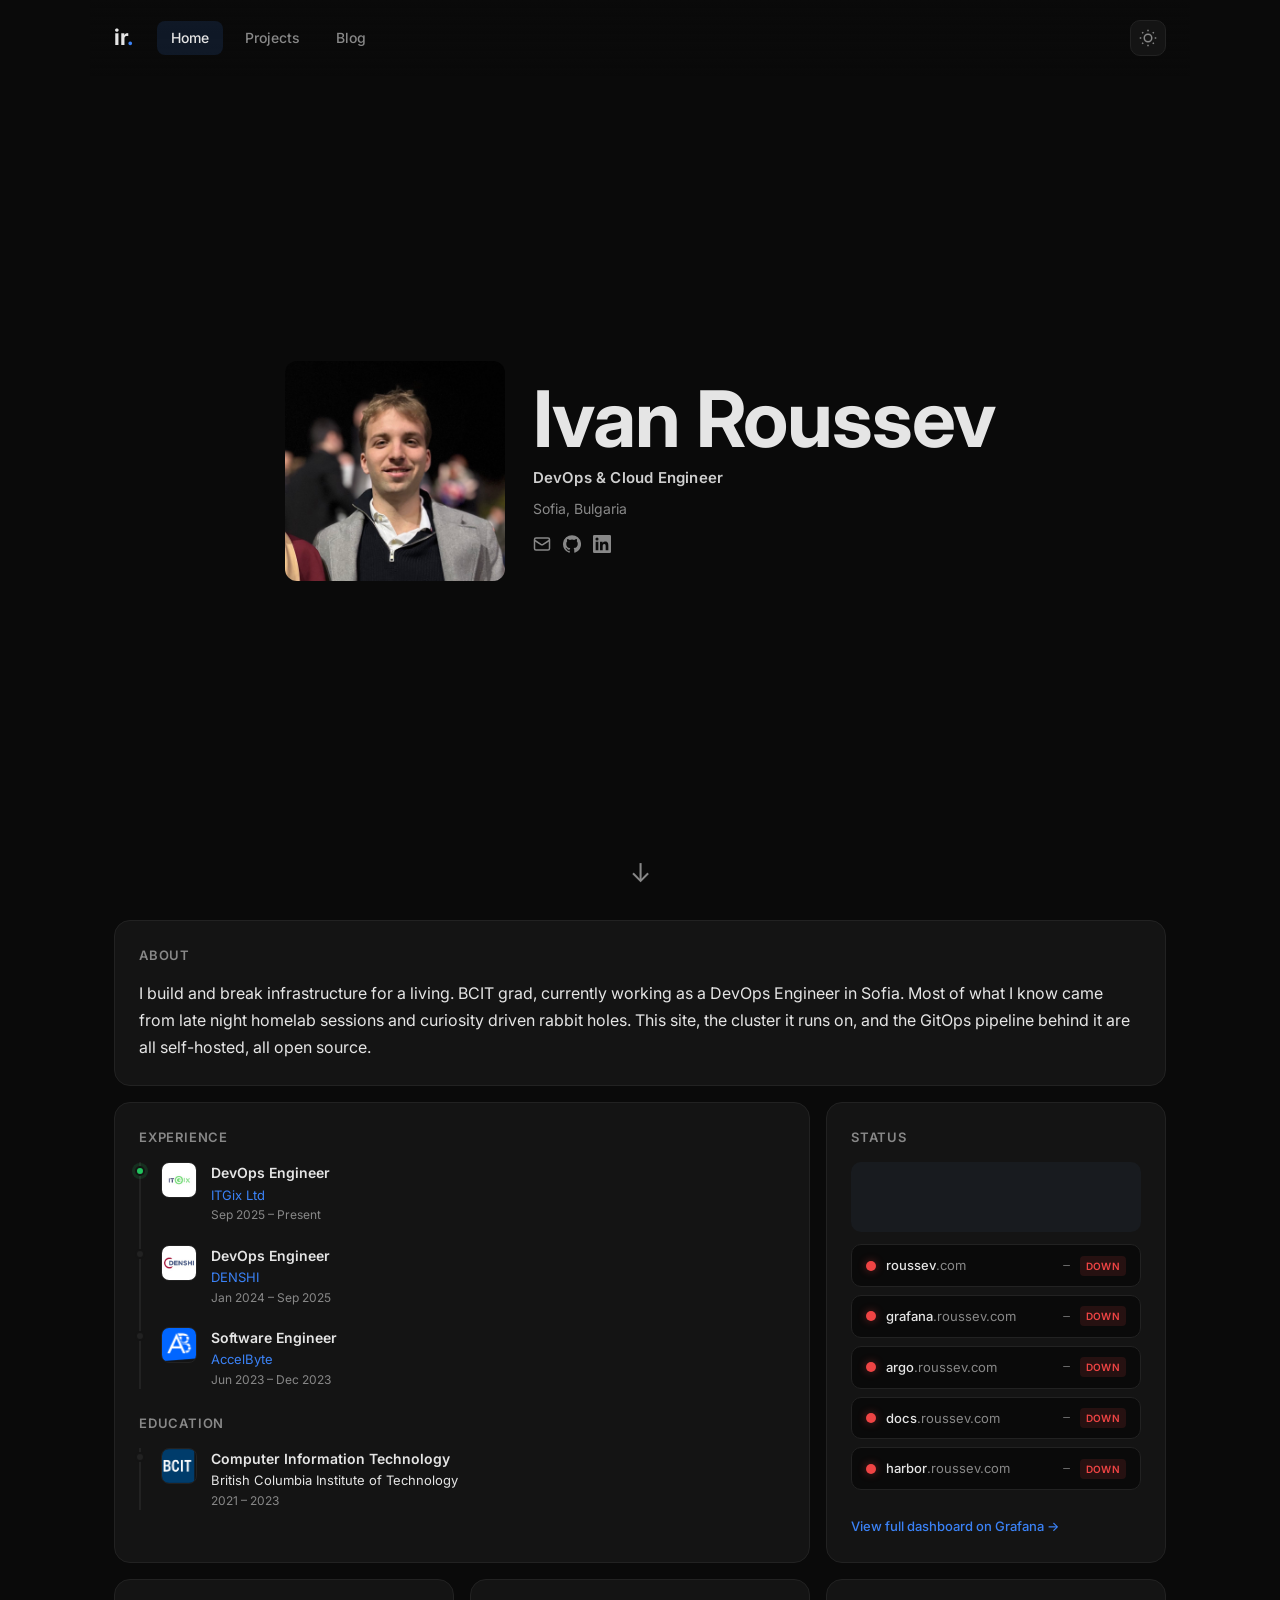
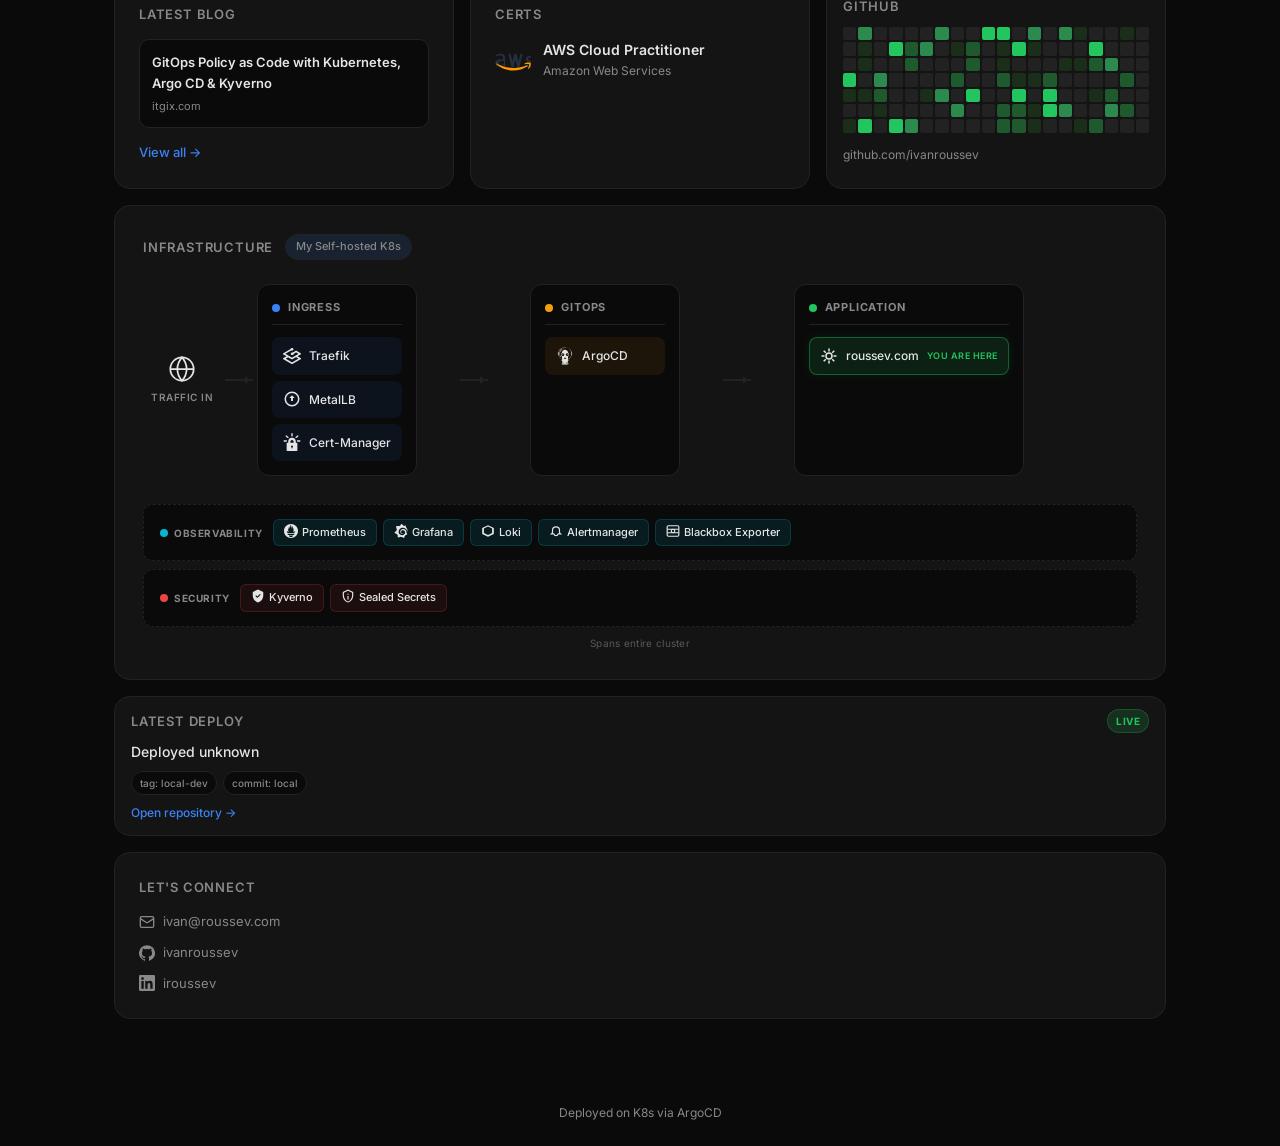
==== index.html @ aeafea77 "fixing mobile" ====
<!DOCTYPE html>
<html lang="en">
<head>
    <meta charset="UTF-8">
    <meta name="viewport" content="width=device-width, initial-scale=1.0">
    <title>Ivan Roussev — DevOps Engineer</title>
    <link rel="icon" type="image/svg+xml" href="/favicon.svg">
    <link rel="preconnect" href="https://fonts.googleapis.com">
    <link rel="preconnect" href="https://fonts.gstatic.com" crossorigin>
    <link href="https://fonts.googleapis.com/css2?family=Inter:wght@300;400;500;600;700&display=swap" rel="stylesheet">
    <link rel="stylesheet" href="/style.css">
</head>
<body class="home-page">
    <header class="site-header">
        <a href="/" class="logo">ir<span class="logo-dot">.</span></a>
        <nav class="nav">
            <a href="/" class="nav-link active">Home</a>
            <a href="/projects" class="nav-link">Projects</a>
            <a href="/blogs" class="nav-link">Blog</a>
        </nav>
        <button class="theme-toggle" onclick="toggleTheme()" aria-label="Toggle theme">
            <svg class="icon-sun" width="18" height="18" viewBox="0 0 24 24" fill="none" stroke="currentColor" stroke-width="2"><circle cx="12" cy="12" r="5"/><path d="M12 1v2M12 21v2M4.22 4.22l1.42 1.42M18.36 18.36l1.42 1.42M1 12h2M21 12h2M4.22 19.78l1.42-1.42M18.36 5.64l1.42-1.42"/></svg>
            <svg class="icon-moon" width="18" height="18" viewBox="0 0 24 24" fill="none" stroke="currentColor" stroke-width="2"><path d="M21 12.79A9 9 0 1 1 11.21 3 7 7 0 0 0 21 12.79z"/></svg>
        </button>
    </header>

    <section class="hero-profile" aria-label="Profile">
        <div class="hero-profile-photo">
            <div class="avatar-frame">
                <img src="/ivan-pfp.jpg" alt="Ivan Roussev" class="avatar">
            </div>
        </div>
        <div class="hero-profile-content">
            <h1 class="profile-name">Ivan Roussev</h1>
            <p class="profile-role">DevOps & Cloud Engineer</p>
            <p class="profile-location">Sofia, Bulgaria</p>
            <div class="social-row">
                <a href="mailto:ivan@roussev.com" aria-label="Email">
                    <svg width="18" height="18" viewBox="0 0 24 24" fill="none" stroke="currentColor" stroke-width="2"><rect x="2" y="4" width="20" height="16" rx="2"/><path d="m22 7-8.97 5.7a1.94 1.94 0 0 1-2.06 0L2 7"/></svg>
                </a>
                <a href="https://github.com/ivanroussev" target="_blank" rel="noopener" aria-label="GitHub">
                    <svg width="18" height="18" viewBox="0 0 24 24" fill="currentColor"><path d="M12 .3a12 12 0 0 0-3.8 23.38c.6.1.82-.26.82-.58v-2.02c-3.34.73-4.04-1.61-4.04-1.61a3.18 3.18 0 0 0-1.34-1.76c-1.08-.74.08-.73.08-.73a2.52 2.52 0 0 1 1.84 1.24 2.56 2.56 0 0 0 3.5 1 2.56 2.56 0 0 1 .76-1.6c-2.67-.3-5.47-1.33-5.47-5.93a4.64 4.64 0 0 1 1.24-3.22 4.3 4.3 0 0 1 .12-3.18s1-.32 3.3 1.23a11.38 11.38 0 0 1 6 0c2.28-1.55 3.28-1.23 3.28-1.23a4.3 4.3 0 0 1 .12 3.18 4.64 4.64 0 0 1 1.24 3.22c0 4.61-2.8 5.63-5.48 5.92a2.86 2.86 0 0 1 .82 2.22v3.29c0 .32.22.7.82.58A12 12 0 0 0 12 .3"/></svg>
                </a>
                <a href="https://linkedin.com/in/iroussev" target="_blank" rel="noopener" aria-label="LinkedIn">
                    <svg width="18" height="18" viewBox="0 0 24 24" fill="currentColor"><path d="M20.45 20.45h-3.55v-5.57c0-1.33-.02-3.04-1.85-3.04-1.85 0-2.14 1.45-2.14 2.94v5.67H9.36V9h3.41v1.56h.05a3.74 3.74 0 0 1 3.37-1.85c3.6 0 4.27 2.37 4.27 5.46v6.28zM5.34 7.43a2.06 2.06 0 1 1 0-4.12 2.06 2.06 0 0 1 0 4.12zM7.12 20.45H3.56V9h3.56v11.45zM22.22 0H1.77A1.75 1.75 0 0 0 0 1.73v20.54A1.75 1.75 0 0 0 1.77 24h20.45A1.75 1.75 0 0 0 24 22.27V1.73A1.75 1.75 0 0 0 22.22 0z"/></svg>
                </a>
            </div>
        </div>
        <a href="#main-content" class="hero-scroll" aria-label="Scroll down to main content">↓</a>
    </section>

    <main id="main-content" class="bento-grid">

        <section class="tile tile-about" aria-label="About">
            <h2>About</h2>
            <p>I build and break infrastructure for a living. BCIT grad, currently working as a DevOps Engineer in Sofia. Most of what I know came from late night homelab sessions and curiosity driven rabbit holes. This site, the cluster it runs on, and the GitOps pipeline behind it are all self-hosted, all open source.</p>
        </section>

        <section class="tile tile-release" aria-label="Latest deployment">
            <div class="release-head">
                <h2>Latest Deploy</h2>
                <span class="release-live">Live</span>
            </div>
            <p class="release-time" id="deploy-time-text" aria-live="polite">Loading deploy details...</p>
            <div class="release-chips">
                <a id="deploy-tag-link" class="release-chip" href="#" target="_blank" rel="noopener">tag: --</a>
                <a id="deploy-commit-link" class="release-chip" href="#" target="_blank" rel="noopener">commit: --</a>
            </div>
            <a id="deploy-repo-link" class="tile-link" href="#" target="_blank" rel="noopener">Open repository →</a>
        </section>

        <section class="tile tile-experience" aria-label="Experience & Education">
            <h2>Experience</h2>
            <div class="timeline">
                <div class="timeline-item">
                    <span class="timeline-dot current"></span>
                    <img src="/icons/itgixltd_logo.jpeg" alt="ITGix" class="timeline-logo">
                    <div>
                        <p class="timeline-role">DevOps Engineer</p>
                        <p class="timeline-company"><a href="https://itgix.com/">ITGix Ltd</a></p>
                        <p class="timeline-date">Sep 2025 – Present</p>
                    </div>
                </div>
                <div class="timeline-item">
                    <span class="timeline-dot"></span>
                    <img src="/icons/denshi-logo.jpeg" alt="DENSHI" class="timeline-logo">
                    <div>
                        <p class="timeline-role">DevOps Engineer</p>
                        <p class="timeline-company"><a href="https://www.denshi.bg/">DENSHI</a></p>
                        <p class="timeline-date">Jan 2024 – Sep 2025</p>
                    </div>
                </div>
                <div class="timeline-item">
                    <span class="timeline-dot"></span>
                    <img src="/icons/accelbyte.png" alt="AccelByte" class="timeline-logo">
                    <div>
                        <p class="timeline-role">Software Engineer</p>
                        <p class="timeline-company"><a href="https://accelbyte.io/">AccelByte</a></p>
                        <p class="timeline-date">Jun 2023 – Dec 2023</p>
                    </div>
                </div>
            </div>
            <h2 style="margin-top: 24px;">Education</h2>
            <div class="timeline">
                <div class="timeline-item">
                    <span class="timeline-dot"></span>
                    <img src="/icons/BCIT_logo.svg.png" alt="BCIT" class="timeline-logo">
                    <div>
                        <p class="timeline-role">Computer Information Technology</p>
                        <p class="timeline-company">British Columbia Institute of Technology</p>
                        <p class="timeline-date">2021 – 2023</p>
                    </div>
                </div>
            </div>
        </section>

        <section class="tile tile-status" aria-label="Status Dashboard">
            <h2>Status</h2>
            <div class="grafana-uptime">
                <iframe src="https://grafana.roussev.com/d-solo/roussev-status-page/roussev-com-status-page?orgId=1&panelId=1&theme=dark&refresh=30s" title="Overall Uptime"></iframe>
            </div>
            <div class="healthcheck-grid" id="healthcheck-grid"></div>
            <a href="https://grafana.roussev.com/d/roussev-status-page/roussev-com-status-page" target="_blank" rel="noopener" class="tile-link">View full dashboard on Grafana →</a>
        </section>

        <section class="tile tile-github" aria-label="GitHub Activity">
            <h2>GitHub</h2>
            <div class="github-graph" id="github-graph" aria-label="Contribution graph"></div>
            <p class="tile-footnote"><a href="https://github.com/ivanroussev" target="_blank" rel="noopener">github.com/ivanroussev</a></p>
        </section>

        <section class="tile tile-blog" aria-label="Latest Blog">
            <h2>Latest Blog</h2>
            <a href="https://itgix.com/blog/gitops-policy-as-code-kubernetes-argo-cd-kyverno/" target="_blank" rel="noopener" class="blog-card">
                <p class="blog-card-title">GitOps Policy as Code with Kubernetes, Argo CD & Kyverno</p>
                <p class="blog-card-source">itgix.com</p>
            </a>
            <a href="/blogs" class="tile-link">View all →</a>
        </section>

        <section class="tile tile-certs" aria-label="Certifications">
            <h2>Certs</h2>
            <a href="https://www.credly.com/badges/6144fc56-ef0e-4da1-af6d-7025732199f7/linked_in_profile" target="_blank" rel="noopener" class="cert-badge">
                <svg class="cert-aws-icon" width="36" height="36" viewBox="0 0 256 153" fill="none" xmlns="http://www.w3.org/2000/svg"><path d="M72.4 99.5c0 3.2.3 5.8 1 7.7.6 1.9 1.5 4 2.7 6.2.4.7.6 1.4.6 2 0 .9-.5 1.7-1.6 2.6l-5.4 3.6c-.8.5-1.5.8-2.2.8-1 0-1.9-.5-2.8-1.4a29 29 0 0 1-3.4-4.4c-1-1.6-2-3.4-3-5.5-7.7 9-17.3 13.6-28.8 13.6-8.2 0-14.8-2.4-19.6-7-4.8-4.7-7.2-11-7.2-18.7 0-8.3 2.9-15 8.8-20.2 5.9-5.1 13.7-7.7 23.6-7.7 3.3 0 6.7.3 10.2.8 3.6.6 7.3 1.4 11.1 2.4V64c0-7.4-1.6-12.6-4.7-15.6-3.1-3-8.4-4.5-15.9-4.5-3.4 0-6.9.4-10.5 1.3a77 77 0 0 0-10.5 3.4c-1.6.7-2.7 1-3.4 1.3-.7.2-1.2.3-1.5.3-1.3 0-2-.9-2-2.8v-4.2c0-1.5.2-2.6.6-3.3.4-.7 1.2-1.4 2.5-2.1 3.4-1.7 7.5-3.2 12.2-4.3 4.8-1.2 9.8-1.8 15.2-1.8 11.6 0 20 2.6 25.4 7.9 5.3 5.3 8 13.3 8 24v31.6h.1zM40.8 112c3.2 0 6.5-.6 10-1.7 3.5-1.2 6.6-3.3 9.2-6.2 1.6-1.8 2.7-3.8 3.3-6.1.6-2.3 1-5 1-8.3v-4c-2.8-.8-5.8-1.4-9-1.9-3.1-.4-6.2-.7-9.2-.7-6.4 0-11.2 1.3-14.4 3.9-3.2 2.7-4.8 6.4-4.8 11.3 0 4.6 1.2 8 3.6 10.4 2.4 2.5 5.8 3.7 10.3 3.3zm80.3 15.2c-1.7 0-2.8-.3-3.5-1-.7-.6-1.3-2-1.8-3.8L96.3 37.8c-.5-1.9-.8-3.1-.8-3.7 0-1.5.7-2.3 2.2-2.3h8.4c1.8 0 3 .3 3.6 1 .7.6 1.2 2 1.7 3.8l13 51.3 12-51.3c.4-1.9 1-3.2 1.6-3.8.7-.6 1.9-1 3.7-1h6.8c1.8 0 3 .3 3.7 1 .6.7 1.3 2 1.6 3.8l12.2 51.9L180 36.6c.5-1.9 1.1-3.2 1.7-3.8.7-.6 1.9-1 3.6-1h8c1.5 0 2.3.8 2.3 2.3 0 .5-.1 1-.2 1.5-.1.6-.3 1.3-.6 2.3l-20 84.6c-.5 1.9-1.1 3.2-1.8 3.8-.7.6-1.8 1-3.5 1h-7.3c-1.8 0-3-.3-3.7-1-.7-.7-1.3-2-1.6-3.9l-12-49.8-11.9 49.7c-.4 1.9-1 3.2-1.6 3.9-.7.7-2 1-3.7 1h-7.3zm128.5 3.7c-5 0-10-0.6-14.8-1.8-4.8-1.2-8.6-2.5-11.2-4-1.6-.9-2.7-1.9-3.1-2.8-.4-1-.6-2-.6-2.9v-4.4c0-1.9.7-2.8 2.1-2.8.5 0 1.1.1 1.6.3.5.2 1.3.5 2.2 1 3 1.3 6.2 2.4 9.7 3.2 3.5.7 6.9 1.1 10.4 1.1 5.5 0 9.8-1 12.8-2.9 3-2 4.5-4.8 4.5-8.5 0-2.5-.8-4.6-2.4-6.3-1.6-1.7-4.6-3.2-9-4.7l-12.8-4c-6.5-2.1-11.3-5.1-14.3-9.1-3-4-4.5-8.4-4.5-13.1 0-3.8.8-7.1 2.5-10 1.6-2.9 3.8-5.4 6.5-7.4 2.7-2 5.8-3.5 9.4-4.6 3.6-1 7.4-1.5 11.4-1.5 2 0 4.1.1 6.1.4 2.1.3 4 .7 5.9 1.1 1.9.5 3.6 1 5.3 1.5 1.6.6 2.9 1.1 3.8 1.7 1.3.7 2.2 1.5 2.7 2.3.5.8.8 1.8.8 3.1v4c0 1.9-.7 2.9-2.1 2.9-.7 0-1.9-.3-3.4-1-5.1-2.3-10.8-3.5-17.2-3.5-5 0-9 .8-11.8 2.5-2.8 1.7-4.2 4.3-4.2 7.9 0 2.5.9 4.6 2.6 6.3 1.8 1.7 5 3.4 9.7 4.9l12.6 4c6.4 2.1 11.1 5 13.9 8.8 2.8 3.8 4.2 8.1 4.2 12.9 0 3.9-.8 7.4-2.4 10.5-1.6 3.1-3.9 5.8-6.7 8-2.9 2.3-6.3 4-10.2 5.2-4.1 1.3-8.4 1.9-13.1 1.9z" fill="#252F3E"/><path d="M230.9 120.8c-27.2 20-66.6 30.7-100.5 30.7-47.6 0-90.4-17.6-122.8-46.8-2.5-2.3-.3-5.4 2.8-3.6 35 20.3 78.2 32.6 122.8 32.6 30.1 0 63.2-6.2 93.7-19.2 4.6-2 8.4 3 4 6.3z" fill="#FF9900"/><path d="M242.4 107.2c-3.5-4.5-23-2.1-31.8-1.1-2.7.3-3.1-2-0.7-3.7 15.6-11 41.1-7.8 44.1-4.1 3 3.7-.8 29.3-15.4 41.6-2.2 1.9-4.4.9-3.4-1.6 3.3-8.2 10.7-26.6 7.2-31.1z" fill="#FF9900"/></svg>
                <div>
                    <p class="cert-name">AWS Cloud Practitioner</p>
                    <p class="cert-issuer">Amazon Web Services</p>
                </div>
            </a>
        </section>

        <section class="tile tile-infra" aria-label="Infrastructure">
            <div class="infra-header">
                <h2>Infrastructure</h2>
                <span class="infra-badge">My Self-hosted K8s</span>
            </div>

            <div class="infra-diagram">
                <!-- Traffic flow: left to right -->
                <div class="infra-lane">
                    <div class="infra-stage">
                        <svg class="infra-stage-icon" width="28" height="28" viewBox="0 0 24 24" fill="none" stroke="currentColor" stroke-width="1.5" aria-hidden="true"><circle cx="12" cy="12" r="10"/><path d="M2 12h20M12 2a15.3 15.3 0 0 1 4 10 15.3 15.3 0 0 1-4 10 15.3 15.3 0 0 1-4-10 15.3 15.3 0 0 1 4-10z"/></svg>
                        <div class="infra-stage-label">Traffic In</div>
                    </div>
                    <div class="infra-connector"><span></span></div>
                </div>

                <div class="infra-layer infra-layer--ingress">
                    <div class="infra-layer-header">
                        <span class="infra-layer-dot" style="background: #3b82f6"></span>
                        Ingress
                    </div>
                    <div class="infra-layer-items">
                        <div class="infra-node infra-node--blue">
                            <svg class="infra-node-icon" width="18" height="18" viewBox="0 0 24 24" fill="currentColor" aria-hidden="true"><path d="M12 1.19c1.088 0 2.056.768 2.056 1.714 0 .947-.921 1.715-2.056 1.715-.13 0-.3-.022-.509-.064a.685.685 0 0 0-.475.076l-7.37 4.195a.344.344 0 0 0 .001.597l7.99 4.49c.208.116.461.116.669 0l8.034-4.468a.343.343 0 0 0 .003-.598l-2.507-1.424a.683.683 0 0 0-.67-.003l-2.647 1.468a.234.234 0 0 0-.119.18l-.001.025c0 .946-.921 1.714-2.056 1.714s-2.056-.768-2.056-1.714c0-.947.921-1.715 2.056-1.715.042 0 .09.002.145.007l.087.008.096.013a.685.685 0 0 0 .425-.08l3.913-2.173c.3-.166.662-.171.965-.017l.04.023 5.465 3.104c.686.39.693 1.368.03 1.773l-.037.021-3.656 2.033a.343.343 0 0 0 .007.604l3.62 1.906c.72.378.736 1.402.03 1.804l-10.995 6.272a1.03 1.03 0 0 1-1.019 0L.526 16.43a1.03 1.03 0 0 1 .034-1.806l3.66-1.911a.343.343 0 0 0 .01-.603L.524 10.029a1.03 1.03 0 0 1-.041-1.77l.036-.021L9.618 3.06a.688.688 0 0 0 .308-.369l.011-.036c.32-.952 1.046-1.466 2.063-1.466Zm5.076 12.63-4.492 2.586-.041.022c-.306.158-.671.152-.973-.018l-4.478-2.527a.682.682 0 0 0-.65-.01L3.86 15.224a.343.343 0 0 0-.012.602l7.887 4.515c.21.12.467.121.677 0l7.956-4.547a.343.343 0 0 0-.01-.602l-2.623-1.384a.683.683 0 0 0-.659.012z"/></svg>
                            <span>Traefik</span>
                        </div>
                        <div class="infra-node infra-node--blue">
                            <svg class="infra-node-icon" width="18" height="18" viewBox="0 0 24 24" fill="currentColor" aria-hidden="true"><path d="M2 12a10 10 0 1 1 20 0 10 10 0 0 1-20 0zm10-8a8 8 0 1 0 0 16 8 8 0 0 0 0-16zm-3.5 6.5L12 7l3.5 3.5h-2.25v4h-2.5v-4H8.5z"/></svg>
                            <span>MetalLB</span>
                        </div>
                        <div class="infra-node infra-node--blue">
                            <svg class="infra-node-icon" width="18" height="18" viewBox="0 0 24 24" fill="currentColor" aria-hidden="true"><path d="M11.9914 0a.8829.8829 0 00-.8718.817v3.0209A.8829.8829 0 0012 4.7207a.8829.8829 0 00.8803-.8803V.817a.8829.8829 0 00-.889-.817zm7.7048 3.1089a.8804.8804 0 00-.5214.1742l-2.374 1.9482a.8804.8804 0 00.5592 1.5622.8794.8794 0 00.5592-.2001l2.3714-1.9506a.8804.8804 0 00-.5944-1.534zm-15.3763.0133a.8829.8829 0 00-.611 1.5206l2.37 1.9506a.876.876 0 00.5606.2001v-.002a.8804.8804 0 00.5597-1.5602L4.8277 3.2831a.8829.8829 0 00-.5078-.161zm7.6598 3.2275a5.0456 5.0456 0 00-5.0262 5.0455v1.4876H5.787a.9672.9672 0 00-.9647.9643v9.1887a.9672.9672 0 00.9647.9643H18.213a.9672.9672 0 00.9643-.9643v-9.1907a.9672.9672 0 00-.9643-.9623h-1.1684v-1.4876a5.0456 5.0456 0 00-5.0649-5.0455zm.0127 2.8933a2.1522 2.1522 0 012.1593 2.1522v1.4876H9.8473v-1.4876a2.1522 2.1522 0 012.145-2.1522zm7.3812.5033a.8829.8829 0 10.0705 1.7632h3.0267a.8829.8829 0 000-1.7609H19.444a.8829.8829 0 00-.0705-.0023zm-17.8444.0023a.8829.8829 0 000 1.7609h2.9983a.8829.8829 0 000-1.7609zm10.4596 6.7746a1.2792 1.2792 0 01.641 2.3926v1.2453a.6298.6298 0 01-1.2595 0v-1.2453a1.2792 1.2792 0 01.6185-2.3926z"/></svg>
                            <span>Cert-Manager</span>
                        </div>
                    </div>
                </div>

                <div class="infra-connector-h"><span></span></div>

                <div class="infra-layer infra-layer--gitops">
                    <div class="infra-layer-header">
                        <span class="infra-layer-dot" style="background: #f59e0b"></span>
                        GitOps
                    </div>
                    <div class="infra-layer-items">
                        <div class="infra-node infra-node--orange">
                            <svg class="infra-node-icon" width="18" height="18" viewBox="0 0 24 24" fill="currentColor" aria-hidden="true"><path d="M12.581 0c.436.037.871.1 1.299.186 1.679.383 3.121 1.213 4.382 2.365 1.161 1.06 1.917 2.372 2.335 3.881.089.321.216.56.586.624.205.035.238.245.239.43.003.646.002 1.294.002 1.94l-.002 1.21c-.001.356-.116.479-.466.474-.211-.003-.293.119-.344.291-.146.489-.33.966-.552 1.426-.818 1.682-2.084 2.938-3.688 3.87-.077.045-.155.088-.233.131-.252.137-.258.146-.155.415.114.299.358.529.664.625.269.096.553.134.827.21a.672.672 0 0 1 .236.094c-.066.082-.156.067-.231.082-.36.073-.713.184-1.086.17a1.275 1.275 0 0 1-.438-.064c-.114-.045-.152-.006-.176.109a5.354 5.354 0 0 0-.084.92c-.015.617-.071 1.23-.112 1.844-.042.598-.018.651.558.842.281.094.563.187.842.286.069.024.15.038.192.117-.04.057-.098.035-.146.035-.493.003-.985.005-1.478.001-.524-.005-.806-.282-.845-.803-.055-.762-.12-1.524-.182-2.286a.947.947 0 0 0-.026-.12c-.079.455-.065.879-.084 1.298-.023.528-.008 1.057-.007 1.584 0 .27.086.388.335.483.359.135.711.295 1.114.262.141-.012.276.062.402.129.032.017.073.033.069.073-.004.043-.049.047-.084.045-.657-.019-1.317.065-1.972-.028-.323-.046-.533-.236-.631-.552-.094-.303-.114-.617-.137-.93-.046-.626-.078-1.253-.116-1.88a.222.222 0 0 0-.061-.171.282.282 0 0 0-.031.193c-.002.956-.002 1.911-.001 2.866 0 .388.123.575.494.708.481.172.976.298 1.47.423.11.028.225.047.242.192h-1.852c-.051-.01-.103-.022-.155-.03-.701-.1-1.001-.372-1.143-1.042l-.067-.331-.226-1.103c-.069.12-.118.25-.144.386-.083.399-.151.802-.243 1.2-.113.493-.444.763-.932.857l-.33.063H8.558c.057-.171.216-.185.355-.221.476-.127.96-.223 1.417-.409a.603.603 0 0 0 .397-.521c.058-.435.002-.865-.013-1.296a1.528 1.528 0 0 0-.078-.315.405.405 0 0 0-.071.207c-.026.296-.049.591-.075.886-.038.432-.273.716-.679.81a1.702 1.702 0 0 1-.37.045c-.557.003-1.115-.001-1.673-.005-.048 0-.109.019-.148-.065.178-.103.377-.168.582-.187a5.67 5.67 0 0 0 .939-.193c.42-.114.522-.249.512-.687-.023-.931-.091-1.86-.069-2.791.004-.184.001-.368.001-.551a2.387 2.387 0 0 0-.05.385 40.299 40.299 0 0 1-.186 2.623c-.052.513-.296.748-.804.805-.446.051-.889.002-1.332-.02-.108-.006-.234.012-.339-.064.043-.066.106-.07.16-.087.362-.115.725-.224 1.086-.344.246-.081.35-.235.355-.492a2.241 2.241 0 0 0-.003-.232 45.315 45.315 0 0 1-.105-2.149 5.487 5.487 0 0 0-.035-.478c-.024-.188-.131-.287-.295-.258-.505.092-.99-.006-1.473-.139-.059-.016-.134-.007-.178-.088a.986.986 0 0 1 .285-.09c.255-.052.507-.121.753-.208.312-.112.564-.347.695-.651.089-.203.056-.317-.112-.398-1.418-.683-2.512-1.73-3.391-3.017a8.152 8.152 0 0 1-1.123-2.447c-.067-.246-.156-.3-.383-.26-.306.053-.401.006-.535-.273v-3.49c.144-.303.205-.341.534-.329.235.01.247-.004.309-.242.396-1.508 1.082-2.861 2.171-3.988C6.9 1.42 8.523.631 10.34.203c.456-.108.922-.15 1.387-.203h.854Zm7.974 8.948a7.34 7.34 0 0 0-.048-.938 8.353 8.353 0 0 0-.099-.65c-.598-2.964-2.344-5.02-5.051-6.268-1.553-.715-3.21-.835-4.878-.511-3.248.633-5.396 2.583-6.539 5.652-.436 1.173-.495 2.406-.37 3.65.087.935.339 1.846.745 2.694.585 1.213 1.444 2.207 2.477 3.058.343.286.719.528 1.121.719.235.111.247.105.245-.146.006-.16.003-.32-.009-.48-.125-1.02-.142-2.045-.169-3.069a.392.392 0 0 0-.184-.353c-.385-.268-.713-.592-.921-1.019-.474-.97-.372-2.361.813-3.215.136-.097.217-.19.198-.373a1.724 1.724 0 0 1 .031-.442c.177-1.187.748-2.138 1.722-2.84.68-.492 1.442-.772 2.286-.782.483-.007.953.11 1.414.244 1.609.467 2.846 2.07 2.845 3.697a.64.64 0 0 0 .268.565c.463.371.821.83.943 1.426.22 1.077-.083 1.982-.979 2.634-.266.194-.347.406-.333.698.002.047 0 .095-.002.142l-.062 1.439c-.025.586-.138 1.165-.117 1.754.008.223.006.226.201.128a7.46 7.46 0 0 0 2.393-1.903c1.32-1.577 2.074-3.372 2.059-5.511ZM9.117 12.102c1.489.021 2.443-1.578 1.716-2.879a1.937 1.937 0 0 0-1.699-.991c-1.094-.004-1.954.822-1.958 1.881-.005 1.148.813 1.985 1.941 1.989Zm5.794 0c1.101.002 1.935-.823 1.935-1.917 0-1.091-.846-1.949-1.92-1.947-1.064.003-1.94.866-1.943 1.915-.003 1.105.831 1.948 1.928 1.949Zm-1.472 1.937c-.208.128-.407.277-.63.384-.536.257-1.063.257-1.579-.048-.158-.094-.308-.201-.464-.298-.047-.028-.092-.103-.15-.062-.044.03-.01.1-.001.151.037.179.064.362.082.544.027.565.293.992.742 1.31a.984.984 0 0 0 .791.186c.565-.119 1.025-.614 1.124-1.218.043-.266.005-.544.109-.803a.133.133 0 0 0-.024-.146Zm-8.78-4.92c-.012-1.102.143-2.055.54-2.961.633-1.443 1.642-2.553 2.98-3.374a.378.378 0 0 1 .459.067c.06.06.036.118.01.178a1.09 1.09 0 0 1-.48.51c-1.079.639-1.829 1.571-2.357 2.688a6.325 6.325 0 0 0-.618 2.986c.055 1.309.439 2.516 1.213 3.588.088.104.148.23.173.365.01.08.059.168-.031.228a.312.312 0 0 1-.288.041.502.502 0 0 1-.234-.185c-.72-.979-1.193-2.056-1.331-3.273-.036-.326-.004-.653-.036-.858ZM8.94 2.34a.373.373 0 0 1 .378-.382c.211.001.409.226.416.473.004.138-.309.39-.476.386-.189-.005-.318-.2-.318-.477Zm-.465 7.48a.609.609 0 0 1 .586-.631c.38-.003.671.271.675.633.004.356-.27.622-.639.621-.38-.002-.621-.241-.622-.623Zm6.496.623c-.381-.002-.625-.255-.621-.646a.635.635 0 0 1 .596-.613.656.656 0 0 1 .669.643c.001.354-.275.618-.644.616Z"/></svg>
                            <span>ArgoCD</span>
                        </div>
                    </div>
                </div>

                <div class="infra-connector-h"><span></span></div>

                <div class="infra-layer infra-layer--apps">
                    <div class="infra-layer-header">
                        <span class="infra-layer-dot" style="background: #22c55e"></span>
                        Application
                    </div>
                    <div class="infra-layer-items">
                        <div class="infra-node infra-node--green infra-node--active">
                            <svg class="infra-node-icon" width="18" height="18" viewBox="0 0 24 24" fill="none" stroke="currentColor" stroke-width="2" aria-hidden="true"><circle cx="12" cy="12" r="4"/><path d="M12 2v4m0 12v4M4.93 4.93l2.83 2.83m8.48 8.48l2.83 2.83M2 12h4m12 0h4M4.93 19.07l2.83-2.83m8.48-8.48l2.83-2.83"/></svg>
                            <span>roussev.com</span>
                            <span class="infra-node-you">you are here</span>
                        </div>
                    </div>
                </div>
            </div>

            <!-- Bottom observability & policy bar -->
            <div class="infra-bottom-bar">
                <div class="infra-bottom-section">
                    <div class="infra-bottom-label">
                        <span class="infra-layer-dot" style="background: #06b6d4"></span>
                        Observability
                    </div>
                    <div class="infra-bottom-items">
                        <span class="infra-bottom-chip infra-bottom-chip--cyan"><svg width="14" height="14" viewBox="0 0 24 24" fill="currentColor" aria-hidden="true" style="vertical-align:-2px;margin-right:4px"><path d="M12 0C5.373 0 0 5.372 0 12c0 6.627 5.373 12 12 12s12-5.373 12-12c0-6.628-5.373-12-12-12zm0 22.46c-1.885 0-3.414-1.26-3.414-2.814h6.828c0 1.553-1.528 2.813-3.414 2.813zm5.64-3.745H6.36v-2.046h11.28v2.046zm-.04-3.098H6.391c-.037-.043-.075-.086-.111-.13-1.155-1.401-1.427-2.133-1.69-2.879-.005-.025 1.4.287 2.395.511 0 0 .513.119 1.262.255-.72-.843-1.147-1.915-1.147-3.01 0-2.406 1.845-4.508 1.18-6.207.648.053 1.34 1.367 1.387 3.422.689-.951.977-2.69.977-3.755 0-1.103.727-2.385 1.454-2.429-.648 1.069.168 1.984.894 4.256.272.854.237 2.29.447 3.201.07-1.892.395-4.652 1.595-5.605-.529 1.2.079 2.702.494 3.424.671 1.164 1.078 2.047 1.078 3.716a4.642 4.642 0 01-1.11 2.996c.792-.149 1.34-.283 1.34-.283l2.573-.502s-.374 1.538-1.81 3.019z"/></svg>Prometheus</span>
                        <span class="infra-bottom-chip infra-bottom-chip--cyan"><svg width="14" height="14" viewBox="0 0 24 24" fill="currentColor" aria-hidden="true" style="vertical-align:-2px;margin-right:4px"><path d="M23.02 10.59a8.578 8.578 0 0 0-.862-3.034 8.911 8.911 0 0 0-1.789-2.445c.337-1.342-.413-2.505-.413-2.505-1.292-.08-2.113.4-2.416.62a9.17 9.17 0 0 0-.831-.311 9.867 9.867 0 0 0-.875-.161C14.557.753 12.94 0 12.94 0c-1.804 1.145-2.147 2.744-2.147 2.744l-.018.093a8.96 8.96 0 0 0-.711.231 8.869 8.869 0 0 0-1.557.87l-.063-.029c-2.497-.955-4.716.195-4.716.195-.203 2.658.996 4.33 1.235 4.636a11.608 11.608 0 0 0-.607 2.635C1.636 12.677.953 15.014.953 15.014c1.926 2.214 4.171 2.351 4.171 2.351.003-.002.006-.002.006-.005.285.509.615.994.986 1.446.156.19.32.371.488.548-.704 2.009.099 3.68.099 3.68 2.144.08 3.553-.937 3.849-1.173a9.784 9.784 0 0 0 3.164.501h.08l.055-.003.107-.002.103-.005.003.002c1.01 1.44 2.788 1.646 2.788 1.646 1.264-1.332 1.337-2.653 1.337-2.94v-.118c.265-.187.52-.387.758-.6a7.875 7.875 0 0 0 1.415-1.7c1.43.083 2.437-.885 2.437-.885-.236-1.49-1.085-2.216-1.264-2.354l-.065-.046c.008-.092.016-.18.02-.27.011-.162.016-.323.016-.48v-.253l-.005-.098-.008-.135a6.215 6.215 0 0 0-2.065-4.115 6.015 6.015 0 0 0-3.222-1.46 6.292 6.292 0 0 0-.85-.048l-.214.005a4.777 4.777 0 0 0-3.335 1.695c-.332.4-.592.84-.768 1.297a4.594 4.594 0 0 0-.312 1.817l.003.091c.005.055.007.11.013.164a3.615 3.615 0 0 0 .698 1.82 3.53 3.53 0 0 0 1.827 1.282c.33.098.66.14.971.137a2.634 2.634 0 0 0 1.46-.462.248.248 0 0 0 .039-.35.244.244 0 0 0-.309-.06 2.476 2.476 0 0 1-.836.274l-.165.008a2.59 2.59 0 0 1-1.493-.657 2.52 2.52 0 0 1-.805-1.475 2.306 2.306 0 0 1-.029-.444l.006-.122.007-.091a3.163 3.163 0 0 1 1.352-2.29 3.12 3.12 0 0 1 .937-.43 2.946 2.946 0 0 1 .776-.101h.201a4.041 4.041 0 0 1 1.635.49 3.94 3.94 0 0 1 1.602 1.662 3.77 3.77 0 0 1 .397 1.414l.008.226v.135l-.002.073a5.1 5.1 0 0 1-.347 1.566 5.31 5.31 0 0 1-.624 1.13 5.052 5.052 0 0 1-3.237 2.014 4.82 4.82 0 0 1-.649.066l-.039.003h-.287a6.776 6.776 0 0 1-5.116-2.539 6.616 6.616 0 0 1-.714-2.596l-.01-.159v-.329l.003-.163a8.707 8.707 0 0 1 .334-2.033c.128-.444.286-.872.473-1.277a7.04 7.04 0 0 1 1.456-2.1 5.925 5.925 0 0 1 1.477-1.069 7.177 7.177 0 0 1 .852-.329l.293-.086.296-.076.3-.065.153-.024.34-.044.169-.021.215-.021.213-.013.145-.007a7.999 7.999 0 0 1 1.708.125 8.253 8.253 0 0 1 3.72 1.77l.089.078c.06.052.114.107.171.159l.166.16.159.164a8.671 8.671 0 0 1 1.41 1.978l.08.156.14.309.065.15a8.848 8.848 0 0 1 .45 1.34.19.19 0 0 0 .201.142.186.186 0 0 0 .172-.184c.01-.246.002-.532-.024-.856z"/></svg>Grafana</span>
                        <span class="infra-bottom-chip infra-bottom-chip--cyan"><svg width="14" height="14" viewBox="0 0 24 24" fill="currentColor" aria-hidden="true" style="vertical-align:-2px;margin-right:4px"><path d="M12 2L2 7v10l10 5 10-5V7L12 2zm0 2.18l7 3.5v7.64l-7 3.5-7-3.5V7.68l7-3.5z"/></svg>Loki</span>
                        <span class="infra-bottom-chip infra-bottom-chip--cyan"><svg width="14" height="14" viewBox="0 0 24 24" fill="none" stroke="currentColor" stroke-width="2" aria-hidden="true" style="vertical-align:-2px;margin-right:4px"><path d="M15 17h5l-1.4-1.4A2 2 0 0 1 18 14.2V11a6 6 0 1 0-12 0v3.2a2 2 0 0 1-.6 1.4L4 17h5"/><path d="M9 17a3 3 0 0 0 6 0"/></svg>Alertmanager</span>
                        <span class="infra-bottom-chip infra-bottom-chip--cyan"><svg width="14" height="14" viewBox="0 0 24 24" fill="none" stroke="currentColor" stroke-width="2" aria-hidden="true" style="vertical-align:-2px;margin-right:4px"><rect x="2" y="3" width="20" height="18" rx="2"/><circle cx="12" cy="12" r="3"/><path d="M2 9h20M2 15h20"/></svg>Blackbox Exporter</span>
                    </div>
                </div>
            </div>
            <div class="infra-bottom-bar">
                <div class="infra-bottom-section">
                    <div class="infra-bottom-label">
                        <span class="infra-layer-dot" style="background: #ef4444"></span>
                        Security
                    </div>
                    <div class="infra-bottom-items">
                        <span class="infra-bottom-chip infra-bottom-chip--red"><svg width="14" height="14" viewBox="0 0 24 24" fill="currentColor" aria-hidden="true" style="vertical-align:-2px;margin-right:4px"><path d="M12 1L3 5v6c0 5.55 3.84 10.74 9 12 5.16-1.26 9-6.45 9-12V5l-9-4zm-1.06 14.54L7.4 12l1.41-1.41 2.12 2.12 4.24-4.24 1.41 1.41-5.64 5.66z"/></svg>Kyverno</span>
                        <span class="infra-bottom-chip infra-bottom-chip--red"><svg width="14" height="14" viewBox="0 0 24 24" fill="currentColor" aria-hidden="true" style="vertical-align:-2px;margin-right:4px"><path d="M12 1L3 5v6c0 5.55 3.84 10.74 9 12 5.16-1.26 9-6.45 9-12V5l-9-4zm0 2.18l7 3.12v4.7c0 4.83-3.13 9.37-7 10.5-3.87-1.13-7-5.67-7-10.5V6.3l7-3.12zm-1 4.82v2h2v-2h-2zm0 4v6h2v-6h-2z"/></svg>Sealed Secrets</span>
                    </div>
                </div>
            </div>
            <div class="infra-bottom-hint">Spans entire cluster</div>
        </section>

        <section class="tile tile-contact" aria-label="Contact">
            <h2>Let's connect</h2>
            <div class="contact-links">
                <a href="mailto:ivan@roussev.com" class="contact-link">
                    <svg width="16" height="16" viewBox="0 0 24 24" fill="none" stroke="currentColor" stroke-width="2"><rect x="2" y="4" width="20" height="16" rx="2"/><path d="m22 7-8.97 5.7a1.94 1.94 0 0 1-2.06 0L2 7"/></svg>
                    ivan@roussev.com
                </a>
                <a href="https://github.com/ivanroussev" target="_blank" rel="noopener" class="contact-link">
                    <svg width="16" height="16" viewBox="0 0 24 24" fill="currentColor"><path d="M12 .3a12 12 0 0 0-3.8 23.38c.6.1.82-.26.82-.58v-2.02c-3.34.73-4.04-1.61-4.04-1.61a3.18 3.18 0 0 0-1.34-1.76c-1.08-.74.08-.73.08-.73a2.52 2.52 0 0 1 1.84 1.24 2.56 2.56 0 0 0 3.5 1 2.56 2.56 0 0 1 .76-1.6c-2.67-.3-5.47-1.33-5.47-5.93a4.64 4.64 0 0 1 1.24-3.22 4.3 4.3 0 0 1 .12-3.18s1-.32 3.3 1.23a11.38 11.38 0 0 1 6 0c2.28-1.55 3.28-1.23 3.28-1.23a4.3 4.3 0 0 1 .12 3.18 4.64 4.64 0 0 1 1.24 3.22c0 4.61-2.8 5.63-5.48 5.92a2.86 2.86 0 0 1 .82 2.22v3.29c0 .32.22.7.82.58A12 12 0 0 0 12 .3"/></svg>
                    ivanroussev
                </a>
                <a href="https://linkedin.com/in/iroussev" target="_blank" rel="noopener" class="contact-link">
                    <svg width="16" height="16" viewBox="0 0 24 24" fill="currentColor"><path d="M20.45 20.45h-3.55v-5.57c0-1.33-.02-3.04-1.85-3.04-1.85 0-2.14 1.45-2.14 2.94v5.67H9.36V9h3.41v1.56h.05a3.74 3.74 0 0 1 3.37-1.85c3.6 0 4.27 2.37 4.27 5.46v6.28zM5.34 7.43a2.06 2.06 0 1 1 0-4.12 2.06 2.06 0 0 1 0 4.12zM7.12 20.45H3.56V9h3.56v11.45zM22.22 0H1.77A1.75 1.75 0 0 0 0 1.73v20.54A1.75 1.75 0 0 0 1.77 24h20.45A1.75 1.75 0 0 0 24 22.27V1.73A1.75 1.75 0 0 0 22.22 0z"/></svg>
                    iroussev
                </a>
            </div>
        </section>

    </main>

    <footer class="site-footer">
        <p>Deployed on K8s via ArgoCD</p>
    </footer>

    <script src="/script.js"></script>
</body>
</html>
---- style.css ----
/* === RESET & BASE === */
*, *::before, *::after { box-sizing: border-box; margin: 0; padding: 0; }

:root {
    --bg: #0a0a0a;
    --bg-tile: #141414;
    --border: #222;
    --text: #e5e5e5;
    --text-muted: #888;
    --accent: #3b82f6;
    --accent-soft: rgba(59, 130, 246, 0.12);
    --green: #22c55e;
    --green-soft: rgba(34, 197, 94, 0.15);
    --radius: 16px;
    --radius-sm: 10px;
}

[data-theme="light"] {
    --bg: #f5f5f5;
    --bg-tile: #ffffff;
    --border: #e0e0e0;
    --text: #1a1a1a;
    --text-muted: #666;
    --accent: #2563eb;
    --accent-soft: rgba(37, 99, 235, 0.08);
    --green: #16a34a;
    --green-soft: rgba(22, 163, 74, 0.1);
}

html {
    overflow-y: scroll;
    scroll-behavior: smooth;
}
body {
    background: var(--bg);
    color: var(--text);
    font-family: 'Inter', -apple-system, BlinkMacSystemFont, 'Segoe UI', sans-serif;
    font-size: 15px;
    line-height: 1.6;
    -webkit-font-smoothing: antialiased;
    transition: background 0.3s, color 0.3s;
}
a { color: var(--accent); text-decoration: none; }
a:hover { text-decoration: underline; }

/* === HEADER === */
.site-header { max-width: 1100px; margin: 0 auto; padding: 20px 24px; display: flex; align-items: center; gap: 24px; }
.home-page .site-header {
    position: fixed;
    top: 0;
    left: 0;
    right: 0;
    z-index: 50;
    background: linear-gradient(to bottom, rgba(10,10,10,0.9), rgba(10,10,10,0));
}
[data-theme="light"] .home-page .site-header {
    background: linear-gradient(to bottom, rgba(245,245,245,0.92), rgba(245,245,245,0));
}
.logo { font-size: 22px; font-weight: 700; color: var(--text); text-decoration: none; letter-spacing: -0.5px; }
.logo-dot { color: var(--accent); }
.nav { display: flex; gap: 8px; }
.nav-link { padding: 6px 14px; border-radius: 8px; font-size: 14px; font-weight: 500; color: var(--text-muted); text-decoration: none; transition: background 0.2s, color 0.2s; }
.nav-link:hover, .nav-link.active { color: var(--text); background: var(--accent-soft); text-decoration: none; }
.theme-toggle { margin-left: auto; background: var(--bg-tile); border: 1px solid var(--border); border-radius: 10px; padding: 8px; cursor: pointer; color: var(--text-muted); display: flex; align-items: center; transition: border-color 0.2s, color 0.2s; }
.theme-toggle:hover { border-color: var(--accent); color: var(--text); }
[data-theme="light"] .icon-sun { display: none; }
.icon-moon { display: none; }
[data-theme="light"] .icon-moon { display: block; }

/* === HERO PROFILE (OUTSIDE BENTO) === */
.hero-profile {
    max-width: 1100px;
    margin: 0 auto;
    padding: 0 24px;
    display: flex;
    align-items: center;
    justify-content: center;
    gap: 28px;
    min-height: 100dvh;
    padding-top: 88px;
    padding-bottom: 46px;
    position: relative;
    scroll-snap-align: start;
}
.home-page {
    scroll-snap-type: y proximity;
}
.hero-profile-content { display: flex; flex-direction: column; align-items: flex-start; }
.hero-profile .social-row { justify-content: flex-start; gap: 12px; }
.hero-scroll {
    position: absolute;
    bottom: 14px;
    left: 50%;
    transform: translateX(-50%);
    color: var(--text-muted);
    font-size: 26px;
    line-height: 1;
    text-decoration: none;
    animation: heroBreathe 1.8s ease-in-out infinite;
}
.hero-scroll:hover { color: var(--accent); text-decoration: none; }
@keyframes heroBreathe {
    0%, 100% { transform: translateX(-50%) translateY(0); opacity: 0.65; }
    50% { transform: translateX(-50%) translateY(6px); opacity: 1; }
}

/* === BENTO GRID === */
.bento-grid {
    max-width: 1100px;
    margin: 0 auto;
    padding: 20px 24px 60px;
    display: grid;
    grid-template-columns: repeat(3, 1fr);
    gap: 16px;
    scroll-margin-top: 84px;
}
.bento-grid .tile { scroll-snap-align: start; }

/* === TILE BASE === */
.tile { background: var(--bg-tile); border: 1px solid var(--border); border-radius: var(--radius); padding: 24px; transition: border-color 0.2s, transform 0.2s, background 0.3s; }
.tile:hover { border-color: var(--accent); transform: translateY(-2px); }
.tile h2 { font-size: 13px; font-weight: 600; text-transform: uppercase; letter-spacing: 0.8px; color: var(--text-muted); margin-bottom: 14px; }
.tile-desc { font-size: 13px; color: var(--text-muted); margin-bottom: 16px; }
.tile-footnote { font-size: 12px; color: var(--text-muted); margin-top: 12px; }
.tile-footnote a { color: var(--text-muted); }
.tile-footnote a:hover { color: var(--accent); }
.tile-link { display: inline-block; margin-top: 14px; font-size: 13px; font-weight: 500; color: var(--accent); }

/* === GRID LAYOUT === */
.tile-about { grid-column: 1 / 4; grid-row: 1; }
.tile-experience { grid-column: 1 / 3; grid-row: 2 / 4; }
.tile-status { grid-column: 3; grid-row: 2 / 4; }
.tile-github { grid-column: 3; grid-row: 4; }
.tile-blog { grid-column: 1; grid-row: 4; }
.tile-certs { grid-column: 2; grid-row: 4; }
.tile-infra { grid-column: 1 / 4; grid-row: 5; }
.tile-release { grid-column: 1 / 4; grid-row: 6; }
.tile-contact { grid-column: 1 / 4; grid-row: 7; }

/* === PROFILE === */
.avatar-frame {
    width: 220px;
    height: 220px;
    margin: 0;
    padding: 0;
}
.avatar {
    width: 100%;
    height: 100%;
    border-radius: 12px;
    border: none;
    object-fit: cover;
    display: block;
}
.profile-name {
    font-size: clamp(46px, 8vw, 78px);
    font-weight: 700;
    line-height: 0.95;
    letter-spacing: -1.2px;
    margin-bottom: 10px;
}
.profile-role {
    display: block;
    font-size: 15px;
    font-weight: 600;
    color: var(--text);
    opacity: 0.9;
    letter-spacing: 0.2px;
    background: none;
    border: 0;
    border-radius: 0;
    padding: 0;
    margin-bottom: 8px;
}
.profile-location {
    font-size: 14px;
    color: var(--text-muted);
    margin-bottom: 14px;
}
.social-row { display: flex; gap: 16px; }
.social-row a { color: var(--text-muted); transition: color 0.2s; }
.social-row a:hover { color: var(--accent); text-decoration: none; }

/* === ABOUT === */
.tile-about { display: flex; flex-direction: column; justify-content: center; }
.tile-about p { font-size: 16px; line-height: 1.7; color: var(--text); }

/* === RELEASE TILE === */
.tile-release {
    min-height: 0;
    padding: 12px 16px;
    background: var(--bg-tile);
    display: flex;
    flex-direction: column;
    justify-content: center;
}
.release-head {
    display: flex;
    align-items: center;
    justify-content: space-between;
    margin-bottom: 8px;
}
.release-head h2 { margin-bottom: 0; }
.release-live {
    font-size: 10px;
    font-weight: 700;
    text-transform: uppercase;
    letter-spacing: 0.5px;
    color: var(--green);
    background: var(--green-soft);
    border: 1px solid rgba(34, 197, 94, 0.25);
    border-radius: 999px;
    padding: 3px 8px;
}
.release-time {
    font-size: 14px;
    font-weight: 500;
    letter-spacing: 0;
    margin-bottom: 8px;
}
.release-chips {
    display: flex;
    flex-wrap: wrap;
    gap: 6px;
}
.release-chip {
    font-size: 10px;
    font-weight: 500;
    color: var(--text-muted);
    border: 1px solid var(--border);
    background: var(--bg);
    border-radius: 999px;
    padding: 3px 8px;
    text-decoration: none;
}
.release-chip:hover {
    color: var(--accent);
    border-color: var(--accent);
    text-decoration: none;
}
.tile-release .tile-link { margin-top: 8px; font-size: 12px; }

/* === GITHUB GRAPH === */
.tile-github { padding: 16px; }
.tile-github h2 { margin-bottom: 10px; }
.github-graph { display: grid; grid-template-columns: repeat(20, 1fr); gap: 2px; }
.gh-cell { aspect-ratio: 1; border-radius: 2px; background: var(--border); transition: background 0.15s; }
.gh-cell[data-level="1"] { background: #1a2e1a; }
.gh-cell[data-level="2"] { background: #1e5a2e; }
.gh-cell[data-level="3"] { background: #2d8a4e; }
.gh-cell[data-level="4"] { background: var(--green); }

/* === TIMELINE === */
.timeline { display: flex; flex-direction: column; gap: 20px; padding-left: 20px; border-left: 2px solid var(--border); }
.timeline-item { display: flex; gap: 14px; position: relative; align-items: flex-start; }
.timeline-dot { width: 10px; height: 10px; border-radius: 50%; background: var(--border); border: 2px solid var(--bg-tile); position: absolute; left: -26px; top: 4px; }
.timeline-dot.current { background: var(--green); box-shadow: 0 0 0 3px var(--green-soft); }
.timeline-logo { width: 36px; height: 36px; border-radius: 8px; object-fit: cover; border: 1px solid var(--border); flex-shrink: 0; }
.timeline-role { font-weight: 600; font-size: 14px; }
.timeline-company { font-size: 13px; }
.timeline-company a { color: var(--accent); }
.timeline-date { font-size: 12px; color: var(--text-muted); }

/* === HEALTHCHECK === */
.grafana-uptime { border-radius: var(--radius-sm); overflow: hidden; height: 70px; margin-bottom: 12px; background: #181b1f; }
[data-theme="light"] .grafana-uptime { background: #f4f5f5; }
.grafana-uptime iframe { width: 100%; height: 100%; border: none; display: block; }
.healthcheck-grid { display: flex; flex-direction: column; gap: 8px; margin-bottom: 12px; }
.hc-tile { display: flex; align-items: center; gap: 10px; padding: 10px 14px; border-radius: var(--radius-sm); background: var(--bg); border: 1px solid var(--border); opacity: 0; transform: translateY(8px); animation: hcPopIn 0.3s ease forwards; }
@keyframes hcPopIn { to { opacity: 1; transform: translateY(0); } }
.hc-dot { width: 10px; height: 10px; border-radius: 50%; flex-shrink: 0; background: var(--border); transition: background 0.3s, box-shadow 0.3s; }
.hc-dot.up { background: var(--green); box-shadow: 0 0 8px rgba(34, 197, 94, 0.4); }
.hc-dot.down { background: #ef4444; box-shadow: 0 0 8px rgba(239, 68, 68, 0.4); }
.hc-dot.pending { background: var(--text-muted); animation: hcPulse 1s ease infinite; }
@keyframes hcPulse { 0%, 100% { opacity: 0.4; } 50% { opacity: 1; } }
.hc-name { flex: 1; font-size: 13px; font-weight: 500; color: var(--text); }
.hc-domain { color: var(--text-muted); font-weight: 400; }
.hc-ms { font-size: 11px; font-family: 'SFMono-Regular', Consolas, monospace; color: var(--text-muted); }
.hc-badge { font-size: 10px; font-weight: 600; padding: 2px 6px; border-radius: 4px; text-transform: uppercase; letter-spacing: 0.3px; }
.hc-badge.up { background: var(--green-soft); color: var(--green); }
.hc-badge.down { background: rgba(239, 68, 68, 0.12); color: #ef4444; }

/* === INFRA DIAGRAM === */
.tile-infra { padding: 28px; }

.infra-header {
    display: flex;
    align-items: center;
    gap: 12px;
    margin-bottom: 24px;
}
.infra-header h2 { margin-bottom: 0; }
.infra-badge {
    font-size: 11px;
    font-weight: 500;
    padding: 3px 10px;
    border-radius: 20px;
    background: var(--accent-soft);
    color: var(--text-muted);
    border: 1px solid var(--border);
}

/* Main diagram — CSS Grid for reliable layout */
.infra-diagram {
    display: grid;
    grid-template-columns: auto auto 1fr auto 1fr auto 1fr;
    align-items: center;
    gap: 0;
    overflow-x: auto;
    padding-bottom: 8px;
    margin-bottom: 20px;
}

/* Entry lane (traffic in) */
.infra-lane {
    display: flex;
    align-items: center;
    gap: 0;
}
.infra-stage {
    display: flex;
    flex-direction: column;
    align-items: center;
    gap: 6px;
    padding: 12px 8px;
}
.infra-stage-icon { font-size: 24px; line-height: 1; }
.infra-stage-label {
    font-size: 10px;
    font-weight: 600;
    text-transform: uppercase;
    letter-spacing: 0.5px;
    color: var(--text-muted);
    white-space: nowrap;
}

/* Horizontal connectors */
.infra-connector,
.infra-connector-h {
    display: flex;
    align-items: center;
    justify-content: center;
    padding: 0 4px;
}
.infra-connector span,
.infra-connector-h span {
    display: block;
    width: 28px;
    height: 2px;
    background: var(--border);
    position: relative;
}
.infra-connector span::after,
.infra-connector-h span::after {
    content: '';
    position: absolute;
    right: -1px;
    top: -3px;
    border: 4px solid transparent;
    border-left: 5px solid var(--border);
}

/* Layer cards */
.infra-layer {
    min-width: 150px;
    background: var(--bg);
    border: 1px solid var(--border);
    border-radius: 12px;
    padding: 14px;
    transition: border-color 0.2s, box-shadow 0.2s;
    align-self: stretch;
}
.infra-layer:hover {
    border-color: var(--text-muted);
    box-shadow: 0 4px 20px rgba(0,0,0,0.15);
}

.infra-layer-header {
    display: flex;
    align-items: center;
    gap: 8px;
    font-size: 11px;
    font-weight: 700;
    text-transform: uppercase;
    letter-spacing: 0.8px;
    color: var(--text-muted);
    margin-bottom: 12px;
    padding-bottom: 8px;
    border-bottom: 1px solid var(--border);
}
.infra-layer-dot {
    display: inline-block;
    width: 8px;
    height: 8px;
    border-radius: 50%;
}

.infra-layer-items {
    display: flex;
    flex-direction: column;
    gap: 6px;
}

/* Individual nodes */
.infra-node {
    display: flex;
    align-items: center;
    gap: 8px;
    padding: 8px 10px;
    border-radius: 8px;
    font-size: 12px;
    font-weight: 500;
    color: var(--text);
    border: 1px solid transparent;
    transition: transform 0.2s, border-color 0.2s;
}
.infra-node:hover { transform: translateX(2px); }
.infra-node-icon { width: 18px; height: 18px; flex-shrink: 0; }

/* Color variants */
.infra-node--blue { background: rgba(59, 130, 246, 0.08); }
.infra-node--blue:hover { border-color: rgba(59, 130, 246, 0.3); }

.infra-node--orange { background: rgba(245, 158, 11, 0.08); }
.infra-node--orange:hover { border-color: rgba(245, 158, 11, 0.3); }

.infra-node--green { background: rgba(34, 197, 94, 0.08); }
.infra-node--green:hover { border-color: rgba(34, 197, 94, 0.3); }

.infra-node--purple { background: rgba(168, 85, 247, 0.08); }
.infra-node--purple:hover { border-color: rgba(168, 85, 247, 0.3); }

/* Active node (roussev.com) */
.infra-node--active {
    border-color: rgba(34, 197, 94, 0.4);
    background: rgba(34, 197, 94, 0.12);
    box-shadow: 0 0 12px rgba(34, 197, 94, 0.1);
}
.infra-node-you {
    font-size: 9px;
    font-weight: 600;
    text-transform: uppercase;
    letter-spacing: 0.5px;
    color: var(--green);
    margin-left: auto;
    white-space: nowrap;
    animation: youPulse 2s ease infinite;
}
@keyframes youPulse {
    0%, 100% { opacity: 0.6; }
    50% { opacity: 1; }
}

/* Bottom bar — observability & policy */
.infra-bottom-bar {
    display: flex;
    align-items: center;
    gap: 16px;
    padding: 14px 16px;
    background: var(--bg);
    border: 1px dashed var(--border);
    border-radius: 10px;
    margin-bottom: 8px;
}
.infra-bottom-section {
    display: flex;
    align-items: center;
    gap: 10px;
    flex-wrap: wrap;
}
.infra-bottom-label {
    display: flex;
    align-items: center;
    gap: 6px;
    font-size: 10px;
    font-weight: 700;
    text-transform: uppercase;
    letter-spacing: 0.6px;
    color: var(--text-muted);
    white-space: nowrap;
}
.infra-bottom-divider {
    width: 1px;
    height: 24px;
    background: var(--border);
}
.infra-bottom-items {
    display: flex;
    gap: 6px;
    flex-wrap: wrap;
}
.infra-bottom-chip {
    display: inline-block;
    font-size: 11px;
    font-weight: 500;
    padding: 4px 10px;
    border-radius: 6px;
    color: var(--text);
    transition: transform 0.15s;
}
.infra-bottom-chip:hover { transform: translateY(-1px); }
.infra-bottom-chip--cyan {
    background: rgba(6, 182, 212, 0.1);
    border: 1px solid rgba(6, 182, 212, 0.2);
}
.infra-bottom-chip--red {
    background: rgba(239, 68, 68, 0.08);
    border: 1px solid rgba(239, 68, 68, 0.2);
}
.infra-bottom-hint {
    text-align: center;
    font-size: 10px;
    color: var(--text-muted);
    opacity: 0.6;
    letter-spacing: 0.3px;
}

/* === MISC TILES === */
.blog-placeholder { text-align: center; padding: 20px 0; color: var(--text-muted); }
.blog-placeholder-icon { font-size: 28px; display: block; margin-bottom: 6px; }
.blog-placeholder p { font-size: 13px; }
.blog-card { display: block; padding: 12px; background: var(--bg); border: 1px solid var(--border); border-radius: var(--radius-sm); text-decoration: none; transition: border-color 0.2s; }
.blog-card:hover { border-color: var(--accent); text-decoration: none; }
.blog-card-title { font-size: 13px; font-weight: 600; color: var(--text); margin-bottom: 4px; }
.blog-card-source { font-size: 11px; color: var(--text-muted); }
.cert-badge { display: flex; align-items: center; gap: 12px; text-decoration: none; color: inherit; }
.cert-badge:hover { text-decoration: none; }
.cert-aws-icon { flex-shrink: 0; }
.cert-name { font-weight: 600; font-size: 14px; }
.cert-issuer { font-size: 12px; color: var(--text-muted); }
.now-list { list-style: none; display: flex; flex-direction: column; gap: 8px; }
.now-list li { font-size: 13px; padding-left: 16px; position: relative; color: var(--text); }
.now-list li::before { content: '→'; position: absolute; left: 0; color: var(--accent); }
.edu-school { font-weight: 600; font-size: 14px; }
.edu-program { font-size: 13px; color: var(--text-muted); }
.contact-links { display: flex; flex-direction: column; gap: 10px; }
.contact-link { display: flex; align-items: center; gap: 8px; font-size: 13px; color: var(--text-muted); transition: color 0.2s; }
.contact-link:hover { color: var(--accent); text-decoration: none; }

/* === FOOTER === */
.site-footer { text-align: center; padding: 24px; font-size: 12px; color: var(--text-muted); }

/* === RESPONSIVE === */
@media (max-width: 900px) {
    .hero-profile { padding: 76px 16px 40px; min-height: 100dvh; }
    .avatar-frame { width: 170px; height: 170px; }
    .bento-grid { grid-template-columns: repeat(2, 1fr); padding: 16px 16px 40px; scroll-margin-top: 72px; }
    .tile-about { grid-column: 1 / 3; grid-row: auto; }
    .tile-release { grid-column: 1 / 3; grid-row: auto; }
    .tile-experience { grid-column: 1 / 3; grid-row: auto; }
    .tile-status { grid-column: 1 / 3; grid-row: auto; }
    .tile-education { grid-column: 1 / 3; grid-row: auto; }
    .tile-github { grid-column: 1 / 3; grid-row: auto; }
    .tile-infra { grid-column: 1 / 3; grid-row: auto; }
    .tile-blog { grid-column: 1; grid-row: auto; }
    .tile-certs { grid-column: 2; grid-row: auto; }
    .tile-now { grid-column: 1; grid-row: auto; }
    .tile-contact { grid-column: 2; grid-row: auto; }
}
@media (max-width: 600px) {
    .hero-profile {
        padding: 72px 12px 36px;
        gap: 14px;
        min-height: 100dvh;
        flex-direction: column;
        justify-content: center;
        text-align: center;
    }
    .hero-profile-content { align-items: center; }
    .hero-profile .social-row { justify-content: center; }
    .avatar-frame { width: 150px; height: 150px; }
    .profile-name { font-size: 34px; line-height: 1; margin-bottom: 8px; }
    .profile-role { margin-bottom: 6px; }
    .profile-location { margin-bottom: 12px; }
    .bento-grid { grid-template-columns: 1fr; padding: 14px 12px 32px; scroll-margin-top: 64px; }
    .bento-grid .tile { grid-column: 1 !important; grid-row: auto !important; }
    .tile-release { order: 98; }
    .tile-contact { order: 99; }
    .site-header { padding: 16px; }
    .tile-release { min-height: auto; padding: 14px 16px; }
    .infra-diagram {
        display: flex;
        flex-direction: column;
        align-items: stretch;
        gap: 0;
    }
    .infra-lane { justify-content: center; }
    .infra-connector, .infra-connector-h {
        padding: 4px 0;
        justify-content: center;
    }
    .infra-connector span, .infra-connector-h span {
        width: 2px;
        height: 20px;
    }
    .infra-connector span::after, .infra-connector-h span::after {
        right: -3px;
        top: auto;
        bottom: -1px;
        border: 4px solid transparent;
        border-top: 5px solid var(--border);
        border-left-color: transparent;
    }
    .infra-layer { min-width: unset; }
    .infra-bottom-bar { flex-direction: column; align-items: flex-start; }
    .infra-bottom-divider { width: 100%; height: 1px; }
}

/* === PAGES (projects/blog) === */
.page-header { max-width: 1100px; margin: 0 auto; padding: 0 24px 40px; }
.page-header h1 { font-size: 28px; font-weight: 700; margin-bottom: 8px; }
.page-header p { color: var(--text-muted); font-size: 15px; }
.page-content { max-width: 1100px; margin: 0 auto; padding: 0 24px 60px; }
.project-card { background: var(--bg-tile); border: 1px solid var(--border); border-radius: var(--radius); padding: 24px; margin-bottom: 16px; transition: border-color 0.2s, transform 0.2s; }
.project-card:hover { border-color: var(--accent); transform: translateY(-2px); }
.project-card h3 { font-size: 16px; font-weight: 600; margin-bottom: 6px; }
.project-card h3 a { color: var(--text); }
.project-card h3 a:hover { color: var(--accent); }
.project-card p { font-size: 14px; color: var(--text-muted); margin-bottom: 10px; }
.project-tags { display: flex; flex-wrap: wrap; gap: 6px; }
.tag { font-size: 11px; font-weight: 500; padding: 3px 8px; background: var(--accent-soft); border-radius: 6px; color: var(--text-muted); }
.blog-entry { background: var(--bg-tile); border: 1px solid var(--border); border-radius: var(--radius); padding: 24px; margin-bottom: 16px; transition: border-color 0.2s, transform 0.2s; }
.blog-entry:hover { border-color: var(--accent); transform: translateY(-2px); }
.blog-entry h3 { font-size: 16px; font-weight: 600; margin-bottom: 4px; }
.blog-date { font-size: 12px; color: var(--text-muted); }
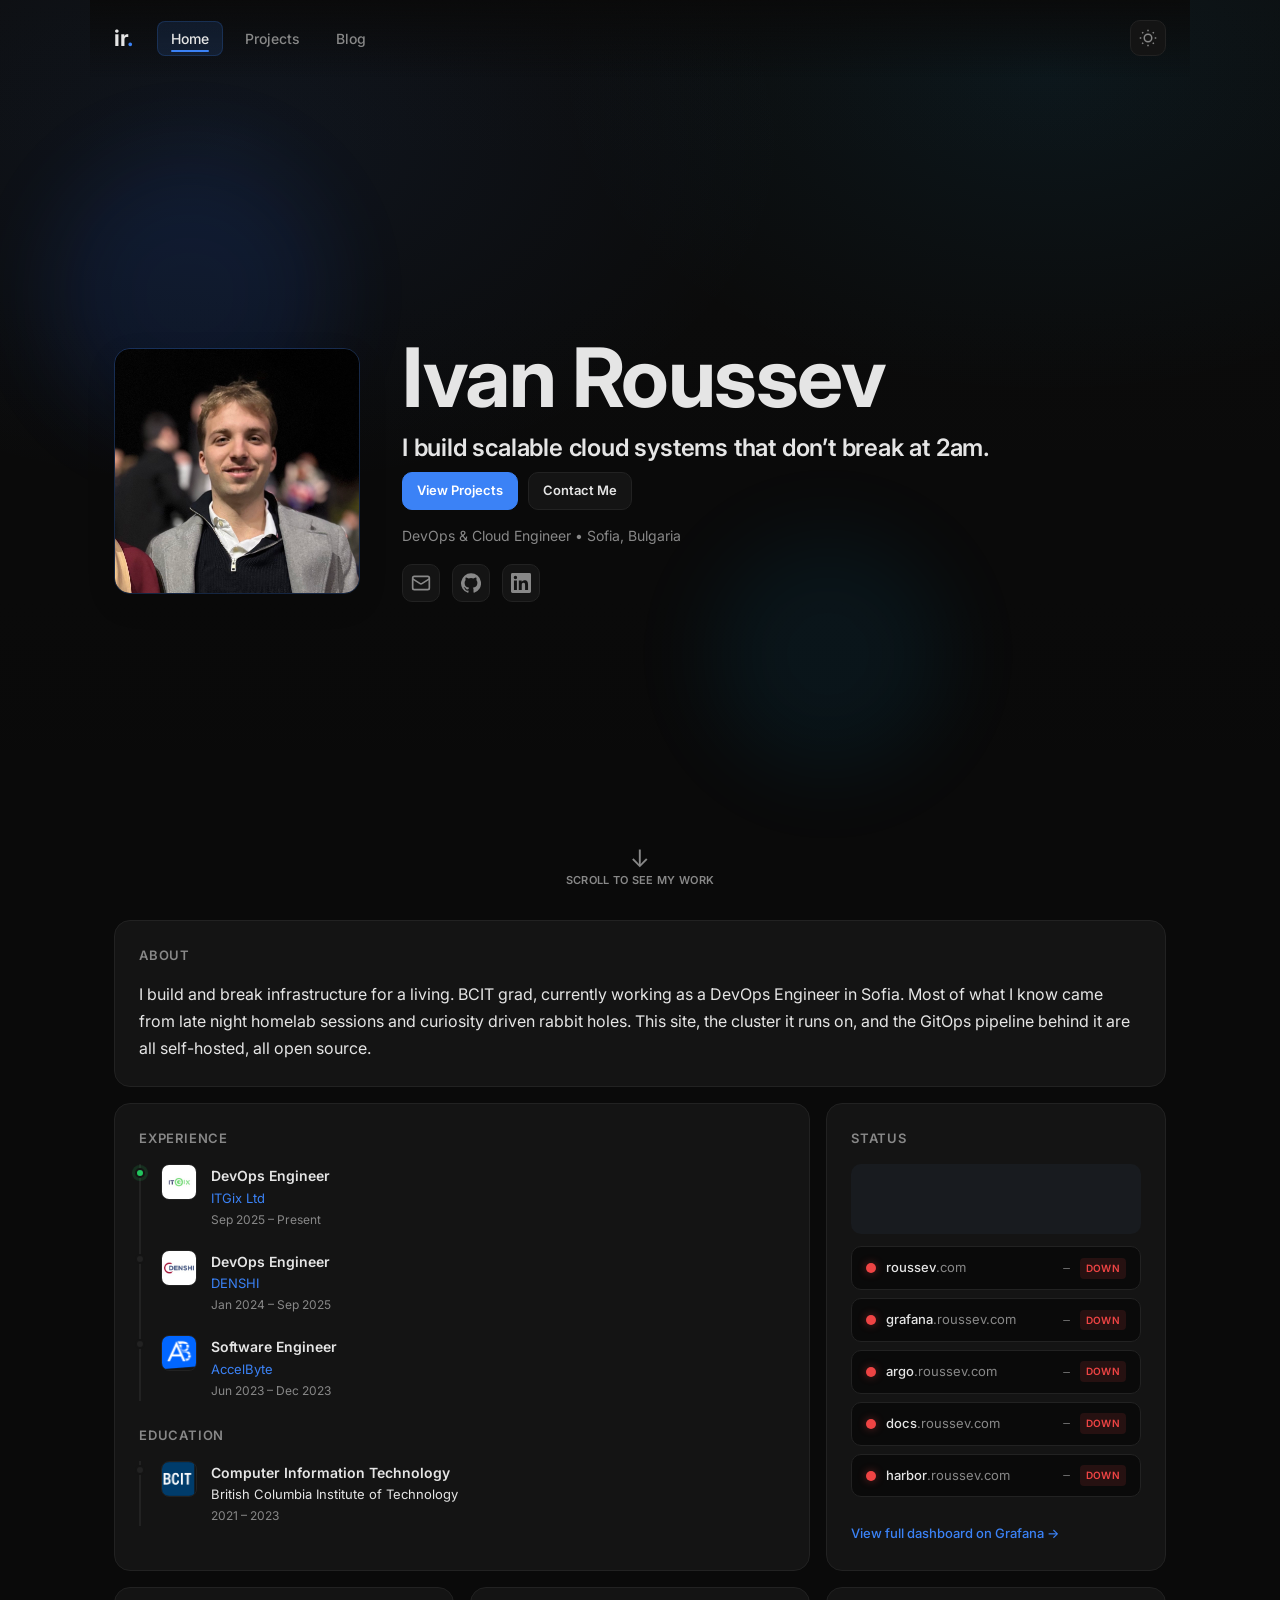
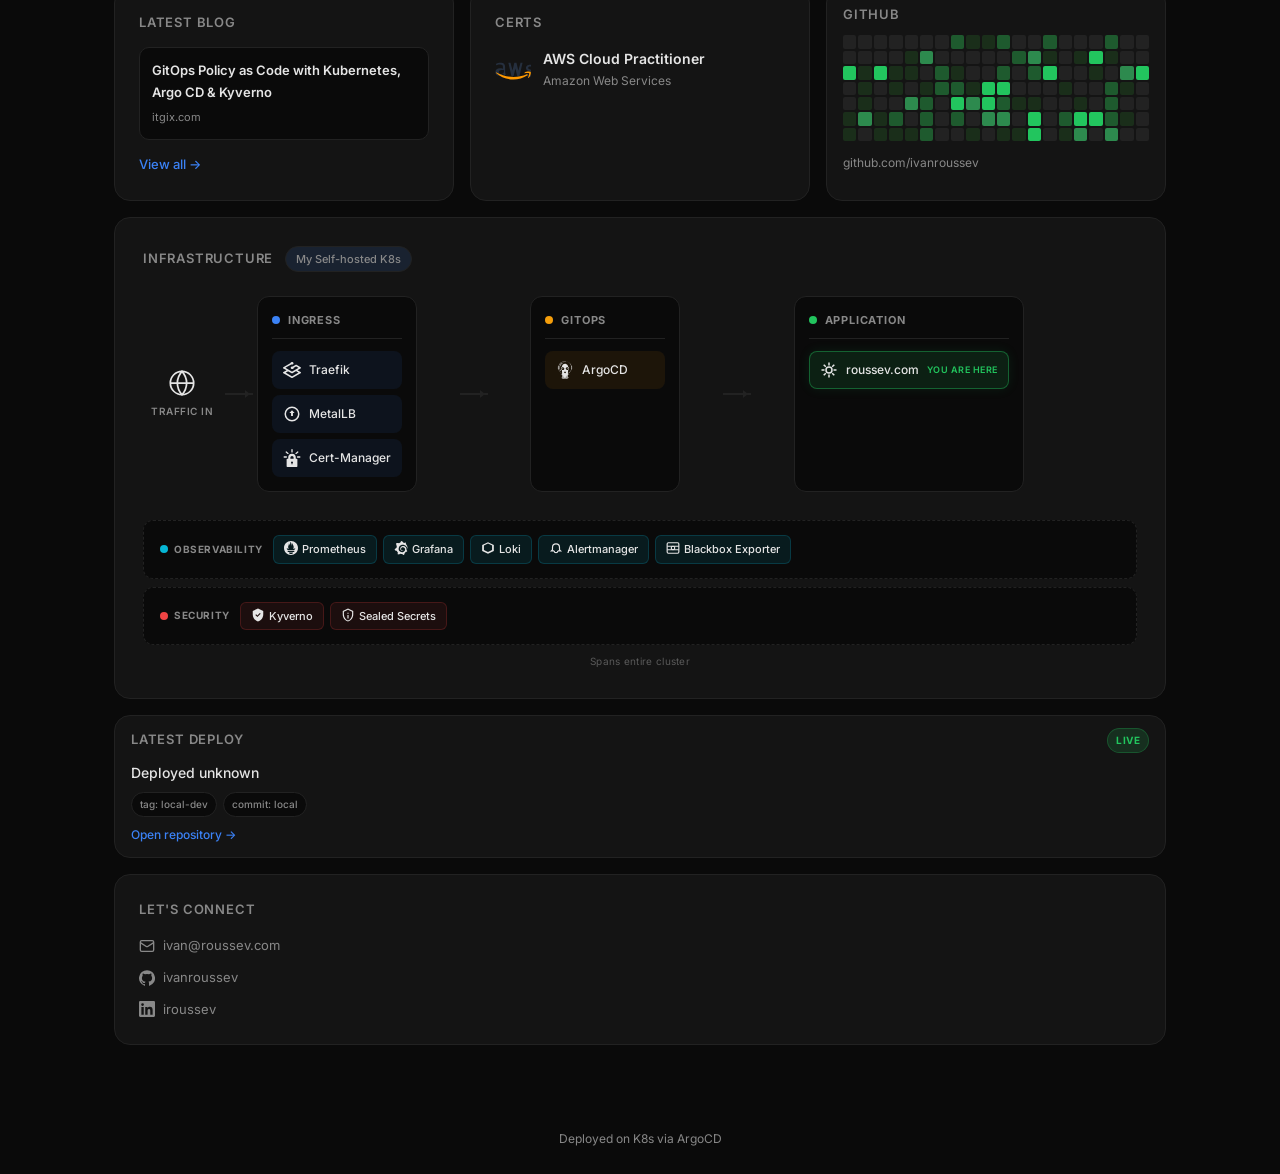
==== commit af781db3: "adding more depth" ====
--- a/index.html
+++ b/index.html
@@ -25,28 +25,37 @@
     </header>
 
     <section class="hero-profile" aria-label="Profile">
+        <div class="hero-bg-shape hero-bg-shape-one" aria-hidden="true"></div>
+        <div class="hero-bg-shape hero-bg-shape-two" aria-hidden="true"></div>
         <div class="hero-profile-photo">
             <div class="avatar-frame">
                 <img src="/ivan-pfp.jpg" alt="Ivan Roussev" class="avatar">
             </div>
         </div>
         <div class="hero-profile-content">
-            <h1 class="profile-name">Ivan Roussev</h1>
-            <p class="profile-role">DevOps & Cloud Engineer</p>
-            <p class="profile-location">Sofia, Bulgaria</p>
+            <h1 class="profile-name hero-reveal">Ivan Roussev</h1>
+            <p class="profile-value hero-reveal hero-reveal-delay-1">I build scalable cloud systems that don’t break at 2am.</p>
+            <div class="hero-cta-row hero-reveal hero-reveal-delay-2">
+                <a href="/projects" class="hero-cta hero-cta-primary">View Projects</a>
+                <a href="mailto:ivan@roussev.com" class="hero-cta hero-cta-secondary">Contact Me</a>
+            </div>
+            <p class="profile-meta hero-reveal hero-reveal-delay-3">DevOps & Cloud Engineer • Sofia, Bulgaria</p>
             <div class="social-row">
-                <a href="mailto:ivan@roussev.com" aria-label="Email">
+                <a href="mailto:ivan@roussev.com" class="social-link social-link-email" aria-label="Email" title="Email">
                     <svg width="18" height="18" viewBox="0 0 24 24" fill="none" stroke="currentColor" stroke-width="2"><rect x="2" y="4" width="20" height="16" rx="2"/><path d="m22 7-8.97 5.7a1.94 1.94 0 0 1-2.06 0L2 7"/></svg>
                 </a>
-                <a href="https://github.com/ivanroussev" target="_blank" rel="noopener" aria-label="GitHub">
+                <a href="https://github.com/ivanroussev" target="_blank" rel="noopener" class="social-link social-link-github" aria-label="GitHub" title="GitHub">
                     <svg width="18" height="18" viewBox="0 0 24 24" fill="currentColor"><path d="M12 .3a12 12 0 0 0-3.8 23.38c.6.1.82-.26.82-.58v-2.02c-3.34.73-4.04-1.61-4.04-1.61a3.18 3.18 0 0 0-1.34-1.76c-1.08-.74.08-.73.08-.73a2.52 2.52 0 0 1 1.84 1.24 2.56 2.56 0 0 0 3.5 1 2.56 2.56 0 0 1 .76-1.6c-2.67-.3-5.47-1.33-5.47-5.93a4.64 4.64 0 0 1 1.24-3.22 4.3 4.3 0 0 1 .12-3.18s1-.32 3.3 1.23a11.38 11.38 0 0 1 6 0c2.28-1.55 3.28-1.23 3.28-1.23a4.3 4.3 0 0 1 .12 3.18 4.64 4.64 0 0 1 1.24 3.22c0 4.61-2.8 5.63-5.48 5.92a2.86 2.86 0 0 1 .82 2.22v3.29c0 .32.22.7.82.58A12 12 0 0 0 12 .3"/></svg>
                 </a>
-                <a href="https://linkedin.com/in/iroussev" target="_blank" rel="noopener" aria-label="LinkedIn">
+                <a href="https://linkedin.com/in/iroussev" target="_blank" rel="noopener" class="social-link social-link-linkedin" aria-label="LinkedIn" title="LinkedIn">
                     <svg width="18" height="18" viewBox="0 0 24 24" fill="currentColor"><path d="M20.45 20.45h-3.55v-5.57c0-1.33-.02-3.04-1.85-3.04-1.85 0-2.14 1.45-2.14 2.94v5.67H9.36V9h3.41v1.56h.05a3.74 3.74 0 0 1 3.37-1.85c3.6 0 4.27 2.37 4.27 5.46v6.28zM5.34 7.43a2.06 2.06 0 1 1 0-4.12 2.06 2.06 0 0 1 0 4.12zM7.12 20.45H3.56V9h3.56v11.45zM22.22 0H1.77A1.75 1.75 0 0 0 0 1.73v20.54A1.75 1.75 0 0 0 1.77 24h20.45A1.75 1.75 0 0 0 24 22.27V1.73A1.75 1.75 0 0 0 22.22 0z"/></svg>
                 </a>
             </div>
         </div>
-        <a href="#main-content" class="hero-scroll" aria-label="Scroll down to main content">↓</a>
+        <a href="#main-content" class="hero-scroll" aria-label="Scroll down to main content">
+            <span class="hero-scroll-arrow">↓</span>
+            <span class="hero-scroll-text">Scroll to see my work</span>
+        </a>
     </section>
 
     <main id="main-content" class="bento-grid">
--- a/style.css
+++ b/style.css
@@ -36,9 +36,41 @@
     color: var(--text);
     font-family: 'Inter', -apple-system, BlinkMacSystemFont, 'Segoe UI', sans-serif;
     font-size: 15px;
-    line-height: 1.6;
+    line-height: 1.68;
     -webkit-font-smoothing: antialiased;
     transition: background 0.3s, color 0.3s;
+    position: relative;
+}
+body::before {
+    content: '';
+    position: fixed;
+    inset: 0;
+    pointer-events: none;
+    z-index: -2;
+    background:
+        radial-gradient(900px 560px at 18% 16%, rgba(59, 130, 246, 0.08), transparent 62%),
+        radial-gradient(760px 500px at 82% 8%, rgba(14, 165, 233, 0.07), transparent 65%),
+        linear-gradient(180deg, rgba(255,255,255,0.01), rgba(0,0,0,0));
+}
+body::after {
+    content: '';
+    position: fixed;
+    inset: 0;
+    pointer-events: none;
+    z-index: -1;
+    opacity: 0.06;
+    background-image: radial-gradient(circle at 1px 1px, rgba(255,255,255,0.6) 0.6px, transparent 0);
+    background-size: 3px 3px;
+}
+[data-theme="light"] body::before {
+    background:
+        radial-gradient(920px 600px at 16% 12%, rgba(37, 99, 235, 0.08), transparent 62%),
+        radial-gradient(700px 480px at 82% 8%, rgba(56, 189, 248, 0.1), transparent 64%),
+        linear-gradient(180deg, #f7f9ff 0%, #f4f6fb 52%, #f5f5f5 100%);
+}
+[data-theme="light"] body::after {
+    opacity: 0.04;
+    background-image: radial-gradient(circle at 1px 1px, rgba(2, 6, 23, 0.35) 0.6px, transparent 0);
 }
 a { color: var(--accent); text-decoration: none; }
 a:hover { text-decoration: underline; }
@@ -52,15 +84,54 @@
     right: 0;
     z-index: 50;
     background: linear-gradient(to bottom, rgba(10,10,10,0.9), rgba(10,10,10,0));
+    transition: background 0.25s ease, backdrop-filter 0.25s ease, border-color 0.25s ease;
 }
 [data-theme="light"] .home-page .site-header {
     background: linear-gradient(to bottom, rgba(245,245,245,0.92), rgba(245,245,245,0));
+}
+.home-page .site-header.scrolled {
+    background: rgba(10, 10, 10, 0.58);
+    backdrop-filter: blur(8px);
+    border-bottom: 1px solid rgba(255, 255, 255, 0.08);
+}
+[data-theme="light"] .home-page .site-header.scrolled {
+    background: rgba(248, 250, 252, 0.72);
+    border-bottom-color: rgba(15, 23, 42, 0.08);
 }
 .logo { font-size: 22px; font-weight: 700; color: var(--text); text-decoration: none; letter-spacing: -0.5px; }
 .logo-dot { color: var(--accent); }
 .nav { display: flex; gap: 8px; }
-.nav-link { padding: 6px 14px; border-radius: 8px; font-size: 14px; font-weight: 500; color: var(--text-muted); text-decoration: none; transition: background 0.2s, color 0.2s; }
-.nav-link:hover, .nav-link.active { color: var(--text); background: var(--accent-soft); text-decoration: none; }
+.nav-link {
+    position: relative;
+    padding: 6px 14px;
+    border-radius: 8px;
+    font-size: 14px;
+    font-weight: 500;
+    color: var(--text-muted);
+    text-decoration: none;
+    transition: background 0.2s, color 0.2s;
+}
+.nav-link::after {
+    content: '';
+    position: absolute;
+    left: 14px;
+    right: 14px;
+    bottom: 4px;
+    height: 2px;
+    border-radius: 999px;
+    background: var(--accent);
+    transform: scaleX(0);
+    transform-origin: center;
+    transition: transform 0.2s ease;
+}
+.nav-link:hover { color: var(--text); text-decoration: none; }
+.nav-link:hover::after { transform: scaleX(1); }
+.nav-link.active {
+    color: var(--text);
+    background: var(--accent-soft);
+    box-shadow: inset 0 0 0 1px rgba(59, 130, 246, 0.2);
+}
+.nav-link.active::after { transform: scaleX(1); }
 .theme-toggle { margin-left: auto; background: var(--bg-tile); border: 1px solid var(--border); border-radius: 10px; padding: 8px; cursor: pointer; color: var(--text-muted); display: flex; align-items: center; transition: border-color 0.2s, color 0.2s; }
 .theme-toggle:hover { border-color: var(--accent); color: var(--text); }
 [data-theme="light"] .icon-sun { display: none; }
@@ -74,30 +145,59 @@
     padding: 0 24px;
     display: flex;
     align-items: center;
-    justify-content: center;
-    gap: 28px;
+    justify-content: flex-start;
+    gap: 42px;
     min-height: 100dvh;
     padding-top: 88px;
     padding-bottom: 46px;
     position: relative;
     scroll-snap-align: start;
+    isolation: isolate;
 }
 .home-page {
     scroll-snap-type: y proximity;
 }
-.hero-profile-content { display: flex; flex-direction: column; align-items: flex-start; }
+.hero-bg-shape {
+    position: absolute;
+    border-radius: 999px;
+    filter: blur(44px);
+    pointer-events: none;
+    z-index: -1;
+    opacity: 0.25;
+}
+.hero-bg-shape-one {
+    width: 280px;
+    height: 280px;
+    background: rgba(37, 99, 235, 0.45);
+    left: -40px;
+    top: 17%;
+}
+.hero-bg-shape-two {
+    width: 240px;
+    height: 240px;
+    background: rgba(14, 165, 233, 0.3);
+    right: 22%;
+    bottom: 14%;
+}
+.hero-profile-content { display: flex; flex-direction: column; align-items: flex-start; max-width: 640px; }
 .hero-profile .social-row { justify-content: flex-start; gap: 12px; }
 .hero-scroll {
     position: absolute;
     bottom: 14px;
     left: 50%;
     transform: translateX(-50%);
-    color: var(--text-muted);
-    font-size: 26px;
+    display: inline-flex;
+    flex-direction: column;
+    align-items: center;
+    gap: 4px;
+    color: var(--text-muted);
+    font-size: 16px;
     line-height: 1;
     text-decoration: none;
     animation: heroBreathe 1.8s ease-in-out infinite;
 }
+.hero-scroll-arrow { font-size: 24px; line-height: 1; }
+.hero-scroll-text { font-size: 11px; letter-spacing: 0.3px; text-transform: uppercase; font-weight: 600; }
 .hero-scroll:hover { color: var(--accent); text-decoration: none; }
 @keyframes heroBreathe {
     0%, 100% { transform: translateX(-50%) translateY(0); opacity: 0.65; }
@@ -139,47 +239,120 @@
 
 /* === PROFILE === */
 .avatar-frame {
-    width: 220px;
-    height: 220px;
+    width: 246px;
+    height: 246px;
     margin: 0;
     padding: 0;
+    border-radius: 16px;
+    border: 1px solid rgba(59, 130, 246, 0.24);
+    box-shadow: 0 10px 30px rgba(0,0,0,0.1), 0 0 0 1px rgba(255,255,255,0.05) inset;
+    transition: transform 0.28s ease, box-shadow 0.28s ease;
+    overflow: hidden;
 }
 .avatar {
     width: 100%;
     height: 100%;
-    border-radius: 12px;
+    border-radius: 14px;
     border: none;
     object-fit: cover;
     display: block;
 }
+.hero-profile-photo:hover .avatar-frame {
+    transform: scale(1.03);
+    box-shadow: 0 16px 40px rgba(0,0,0,0.2), 0 0 0 1px rgba(59,130,246,0.35) inset;
+}
 .profile-name {
-    font-size: clamp(46px, 8vw, 78px);
+    font-size: clamp(50px, 8vw, 82px);
     font-weight: 700;
-    line-height: 0.95;
-    letter-spacing: -1.2px;
-    margin-bottom: 10px;
-}
-.profile-role {
+    line-height: 0.92;
+    letter-spacing: -1.5px;
+    margin-bottom: 16px;
+}
+.profile-value {
     display: block;
-    font-size: 15px;
+    font-size: clamp(18px, 2.1vw, 24px);
     font-weight: 600;
     color: var(--text);
-    opacity: 0.9;
-    letter-spacing: 0.2px;
-    background: none;
-    border: 0;
-    border-radius: 0;
-    padding: 0;
+    line-height: 1.35;
+    letter-spacing: -0.2px;
     margin-bottom: 8px;
 }
-.profile-location {
+.hero-cta-row {
+    display: flex;
+    align-items: center;
+    gap: 10px;
+    margin-bottom: 14px;
+}
+.hero-cta {
+    display: inline-flex;
+    align-items: center;
+    justify-content: center;
+    height: 38px;
+    padding: 0 14px;
+    border-radius: 10px;
+    font-size: 13px;
+    font-weight: 600;
+    text-decoration: none;
+    border: 1px solid transparent;
+    transition: transform 0.2s ease, border-color 0.2s ease, background 0.2s ease, color 0.2s ease;
+}
+.hero-cta:hover { text-decoration: none; transform: translateY(-1px); }
+.hero-cta-primary {
+    background: var(--accent);
+    border-color: var(--accent);
+    color: #fff;
+}
+.hero-cta-primary:hover { filter: brightness(1.06); }
+.hero-cta-secondary {
+    background: var(--bg-tile);
+    border-color: var(--border);
+    color: var(--text);
+}
+.hero-cta-secondary:hover { border-color: var(--accent); color: var(--accent); }
+.profile-meta {
     font-size: 14px;
     color: var(--text-muted);
-    margin-bottom: 14px;
-}
-.social-row { display: flex; gap: 16px; }
-.social-row a { color: var(--text-muted); transition: color 0.2s; }
-.social-row a:hover { color: var(--accent); text-decoration: none; }
+    opacity: 0.72;
+    margin-bottom: 16px;
+}
+.social-row { display: flex; gap: 12px; }
+.social-link {
+    position: relative;
+    width: 38px;
+    height: 38px;
+    display: inline-flex;
+    align-items: center;
+    justify-content: center;
+    border-radius: 10px;
+    color: var(--text-muted);
+    border: 1px solid var(--border);
+    background: var(--bg-tile);
+    transition: color 0.2s, border-color 0.2s, transform 0.2s ease, background 0.2s;
+}
+.social-link:hover {
+    text-decoration: none;
+    transform: translateY(-2px);
+}
+.social-link svg { width: 20px; height: 20px; }
+.social-link-email:hover { color: var(--accent); border-color: var(--accent); }
+.social-link-github:hover { color: #9ca3af; border-color: #6b7280; }
+.social-link-linkedin:hover { color: #0a66c2; border-color: #0a66c2; }
+
+.hero-reveal {
+    opacity: 0;
+    transform: translateY(14px);
+    animation: heroReveal 0.7s ease forwards;
+}
+.hero-reveal-delay-1 { animation-delay: 0.15s; }
+.hero-reveal-delay-2 { animation-delay: 0.28s; }
+.hero-reveal-delay-3 { animation-delay: 0.41s; }
+.hero-reveal-delay-4 { animation-delay: 0.54s; }
+@keyframes heroReveal {
+    to {
+        opacity: 1;
+        transform: translateY(0);
+    }
+}
 
 /* === ABOUT === */
 .tile-about { display: flex; flex-direction: column; justify-content: center; }
@@ -542,8 +715,8 @@
 
 /* === RESPONSIVE === */
 @media (max-width: 900px) {
-    .hero-profile { padding: 76px 16px 40px; min-height: 100dvh; }
-    .avatar-frame { width: 170px; height: 170px; }
+    .hero-profile { padding: 76px 16px 40px; min-height: 100dvh; gap: 28px; }
+    .avatar-frame { width: 190px; height: 190px; }
     .bento-grid { grid-template-columns: repeat(2, 1fr); padding: 16px 16px 40px; scroll-margin-top: 72px; }
     .tile-about { grid-column: 1 / 3; grid-row: auto; }
     .tile-release { grid-column: 1 / 3; grid-row: auto; }
@@ -568,10 +741,13 @@
     }
     .hero-profile-content { align-items: center; }
     .hero-profile .social-row { justify-content: center; }
-    .avatar-frame { width: 150px; height: 150px; }
+    .avatar-frame { width: 166px; height: 166px; }
+    .hero-bg-shape-two { right: 0; bottom: 18%; }
     .profile-name { font-size: 34px; line-height: 1; margin-bottom: 8px; }
-    .profile-role { margin-bottom: 6px; }
-    .profile-location { margin-bottom: 12px; }
+    .profile-value { font-size: 17px; margin-bottom: 8px; }
+    .hero-cta-row { margin-bottom: 12px; flex-wrap: wrap; justify-content: center; }
+    .profile-meta { margin-bottom: 12px; }
+    .hero-scroll-text { font-size: 10px; }
     .bento-grid { grid-template-columns: 1fr; padding: 14px 12px 32px; scroll-margin-top: 64px; }
     .bento-grid .tile { grid-column: 1 !important; grid-row: auto !important; }
     .tile-release { order: 98; }
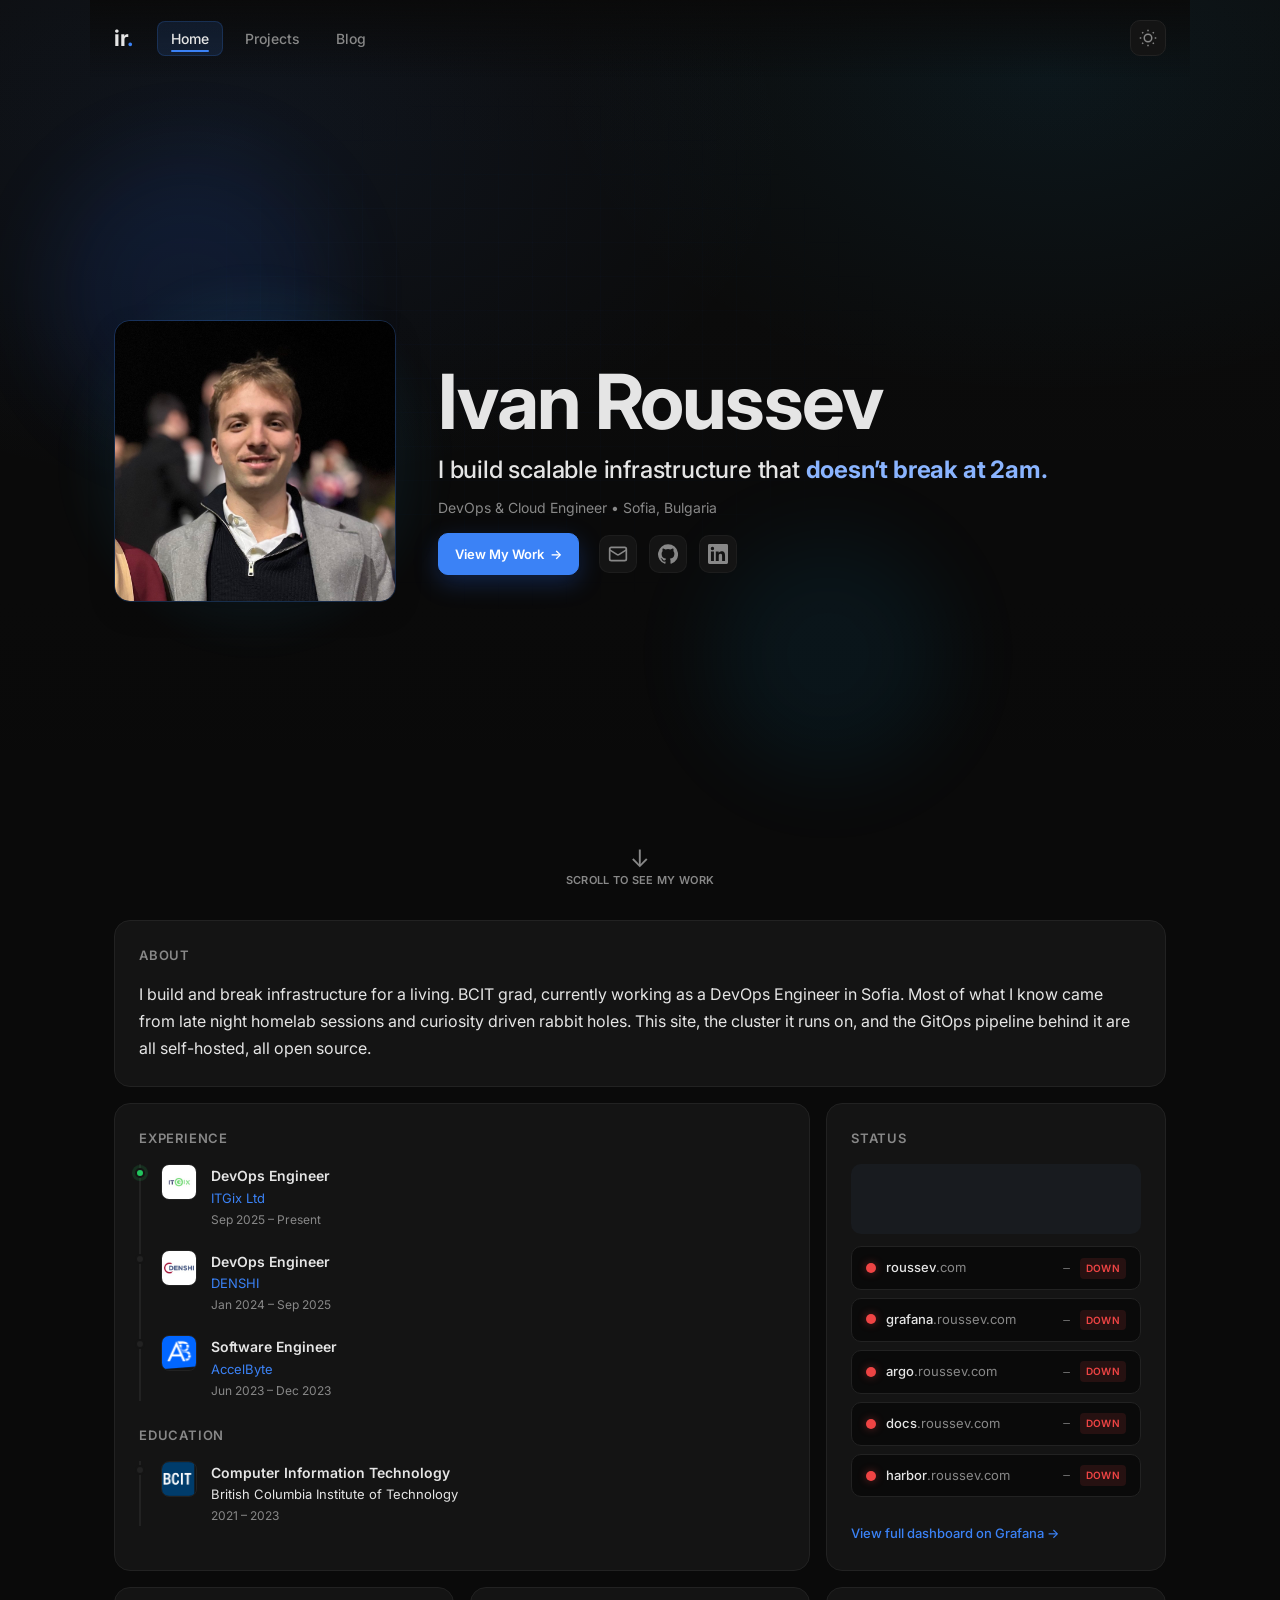
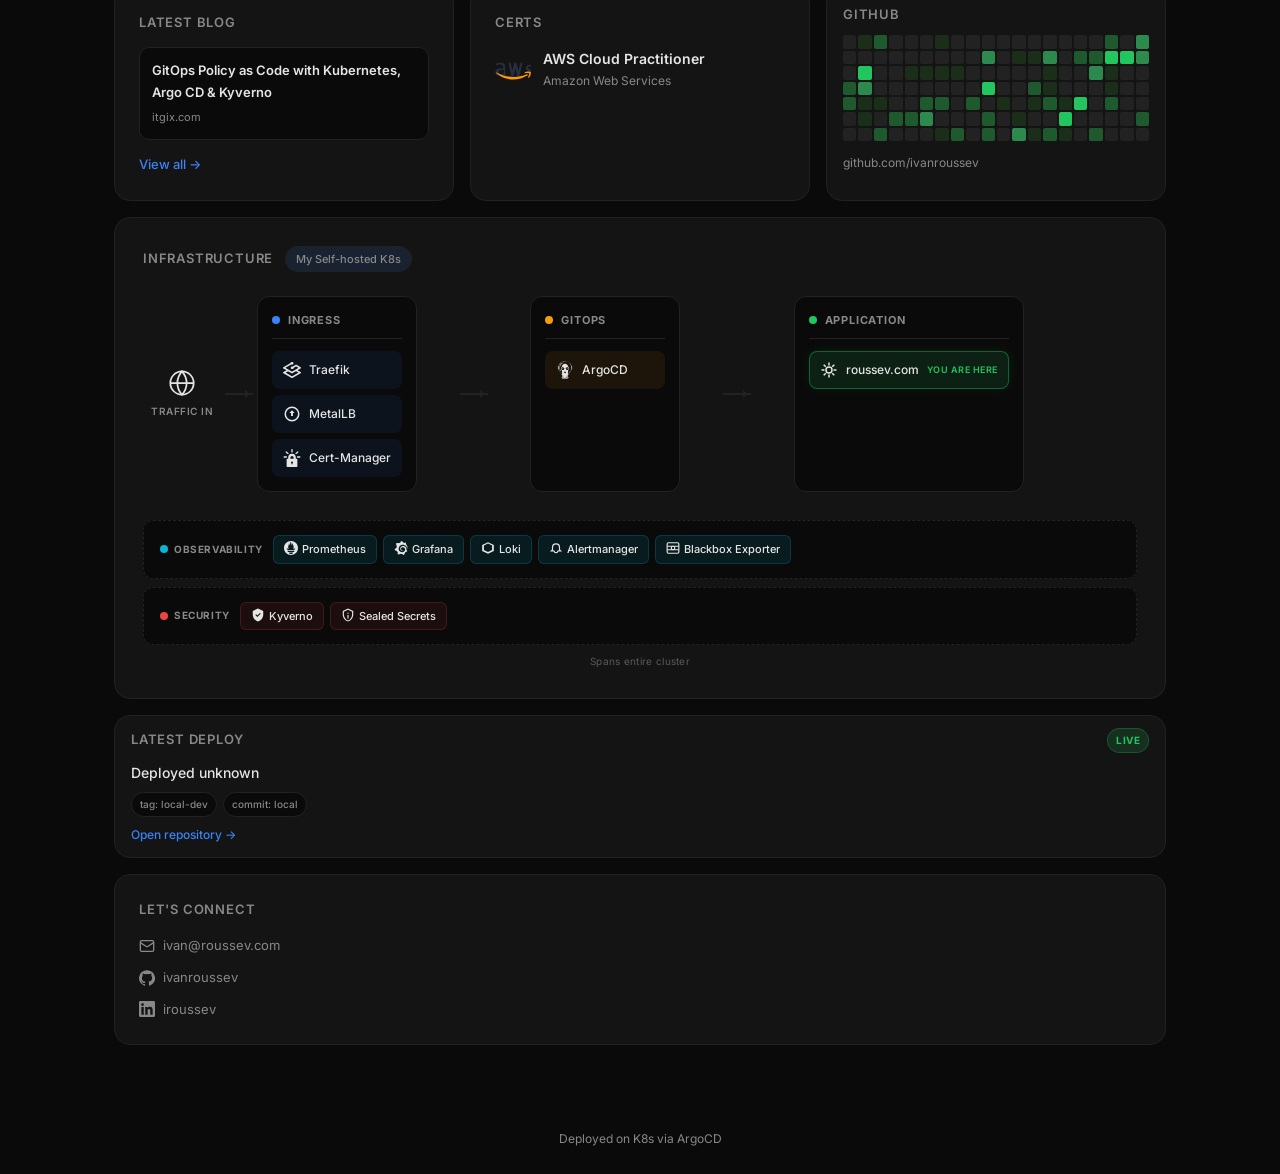
==== commit d83f8bd8: "changes" ====
--- a/index.html
+++ b/index.html
@@ -4,17 +4,49 @@
     <meta charset="UTF-8">
     <meta name="viewport" content="width=device-width, initial-scale=1.0">
     <title>Ivan Roussev — DevOps Engineer</title>
+        <meta name="description" content="Ivan Roussev is a DevOps and infrastructure engineer building scalable production systems, GitOps workflows, and self-hosted Kubernetes platforms.">
+        <meta name="robots" content="index,follow,max-image-preview:large">
+        <link rel="canonical" href="https://roussev.com/">
+
+        <meta property="og:type" content="website">
+        <meta property="og:url" content="https://roussev.com/">
+        <meta property="og:title" content="Ivan Roussev — DevOps Engineer">
+        <meta property="og:description" content="DevOps and infrastructure engineer building scalable production systems, GitOps workflows, and self-hosted Kubernetes platforms.">
+        <meta property="og:image" content="https://roussev.com/ivan-pfp.jpg">
+        <meta property="og:site_name" content="Ivan Roussev">
+
+        <meta name="twitter:card" content="summary_large_image">
+        <meta name="twitter:title" content="Ivan Roussev — DevOps Engineer">
+        <meta name="twitter:description" content="DevOps and infrastructure engineer building scalable production systems and self-hosted Kubernetes platforms.">
+        <meta name="twitter:image" content="https://roussev.com/ivan-pfp.jpg">
+
     <link rel="icon" type="image/svg+xml" href="/favicon.svg">
     <link rel="preconnect" href="https://fonts.googleapis.com">
     <link rel="preconnect" href="https://fonts.gstatic.com" crossorigin>
+        <link rel="preload" as="image" href="/ivan-pfp.jpg" fetchpriority="high">
     <link href="https://fonts.googleapis.com/css2?family=Inter:wght@300;400;500;600;700&display=swap" rel="stylesheet">
     <link rel="stylesheet" href="/style.css">
+        <script type="application/ld+json">
+        {
+            "@context": "https://schema.org",
+            "@type": "Person",
+            "name": "Ivan Roussev",
+            "url": "https://roussev.com/",
+            "jobTitle": "DevOps Engineer",
+            "email": "mailto:ivan@roussev.com",
+            "sameAs": [
+                "https://github.com/ivanroussev",
+                "https://linkedin.com/in/iroussev"
+            ]
+        }
+        </script>
 </head>
 <body class="home-page">
+        <a href="#main-content" class="skip-link">Skip to content</a>
     <header class="site-header">
         <a href="/" class="logo">ir<span class="logo-dot">.</span></a>
         <nav class="nav">
-            <a href="/" class="nav-link active">Home</a>
+                        <a href="/" class="nav-link active" aria-current="page">Home</a>
             <a href="/projects" class="nav-link">Projects</a>
             <a href="/blogs" class="nav-link">Blog</a>
         </nav>
@@ -27,29 +59,30 @@
     <section class="hero-profile" aria-label="Profile">
         <div class="hero-bg-shape hero-bg-shape-one" aria-hidden="true"></div>
         <div class="hero-bg-shape hero-bg-shape-two" aria-hidden="true"></div>
-        <div class="hero-profile-photo">
+        <div class="hero-profile-photo hero-photo-reveal">
             <div class="avatar-frame">
-                <img src="/ivan-pfp.jpg" alt="Ivan Roussev" class="avatar">
+                <img src="/ivan-pfp.jpg" alt="Ivan Roussev" class="avatar" width="640" height="640" loading="eager" decoding="async" fetchpriority="high">
             </div>
         </div>
         <div class="hero-profile-content">
             <h1 class="profile-name hero-reveal">Ivan Roussev</h1>
-            <p class="profile-value hero-reveal hero-reveal-delay-1">I build scalable cloud systems that don’t break at 2am.</p>
-            <div class="hero-cta-row hero-reveal hero-reveal-delay-2">
-                <a href="/projects" class="hero-cta hero-cta-primary">View Projects</a>
-                <a href="mailto:ivan@roussev.com" class="hero-cta hero-cta-secondary">Contact Me</a>
-            </div>
-            <p class="profile-meta hero-reveal hero-reveal-delay-3">DevOps & Cloud Engineer • Sofia, Bulgaria</p>
-            <div class="social-row">
-                <a href="mailto:ivan@roussev.com" class="social-link social-link-email" aria-label="Email" title="Email">
-                    <svg width="18" height="18" viewBox="0 0 24 24" fill="none" stroke="currentColor" stroke-width="2"><rect x="2" y="4" width="20" height="16" rx="2"/><path d="m22 7-8.97 5.7a1.94 1.94 0 0 1-2.06 0L2 7"/></svg>
-                </a>
-                <a href="https://github.com/ivanroussev" target="_blank" rel="noopener" class="social-link social-link-github" aria-label="GitHub" title="GitHub">
-                    <svg width="18" height="18" viewBox="0 0 24 24" fill="currentColor"><path d="M12 .3a12 12 0 0 0-3.8 23.38c.6.1.82-.26.82-.58v-2.02c-3.34.73-4.04-1.61-4.04-1.61a3.18 3.18 0 0 0-1.34-1.76c-1.08-.74.08-.73.08-.73a2.52 2.52 0 0 1 1.84 1.24 2.56 2.56 0 0 0 3.5 1 2.56 2.56 0 0 1 .76-1.6c-2.67-.3-5.47-1.33-5.47-5.93a4.64 4.64 0 0 1 1.24-3.22 4.3 4.3 0 0 1 .12-3.18s1-.32 3.3 1.23a11.38 11.38 0 0 1 6 0c2.28-1.55 3.28-1.23 3.28-1.23a4.3 4.3 0 0 1 .12 3.18 4.64 4.64 0 0 1 1.24 3.22c0 4.61-2.8 5.63-5.48 5.92a2.86 2.86 0 0 1 .82 2.22v3.29c0 .32.22.7.82.58A12 12 0 0 0 12 .3"/></svg>
-                </a>
-                <a href="https://linkedin.com/in/iroussev" target="_blank" rel="noopener" class="social-link social-link-linkedin" aria-label="LinkedIn" title="LinkedIn">
-                    <svg width="18" height="18" viewBox="0 0 24 24" fill="currentColor"><path d="M20.45 20.45h-3.55v-5.57c0-1.33-.02-3.04-1.85-3.04-1.85 0-2.14 1.45-2.14 2.94v5.67H9.36V9h3.41v1.56h.05a3.74 3.74 0 0 1 3.37-1.85c3.6 0 4.27 2.37 4.27 5.46v6.28zM5.34 7.43a2.06 2.06 0 1 1 0-4.12 2.06 2.06 0 0 1 0 4.12zM7.12 20.45H3.56V9h3.56v11.45zM22.22 0H1.77A1.75 1.75 0 0 0 0 1.73v20.54A1.75 1.75 0 0 0 1.77 24h20.45A1.75 1.75 0 0 0 24 22.27V1.73A1.75 1.75 0 0 0 22.22 0z"/></svg>
-                </a>
+            <p class="profile-value hero-reveal hero-reveal-delay-1">I build scalable infrastructure that <span class="profile-value-emphasis">doesn’t break at 2am.</span></p>
+            <p class="profile-meta hero-reveal hero-reveal-delay-2">DevOps & Cloud Engineer • Sofia, Bulgaria</p>
+            <div class="hero-actions hero-reveal hero-reveal-delay-3">
+                <div class="hero-cta-row">
+                    <a href="/projects" class="hero-cta hero-cta-primary">View My Work <span aria-hidden="true">→</span></a>
+                </div>
+                <div class="social-row">
+                    <a href="mailto:ivan@roussev.com" class="social-link social-link-email" aria-label="Email" title="Email">
+                        <svg width="18" height="18" viewBox="0 0 24 24" fill="none" stroke="currentColor" stroke-width="2"><rect x="2" y="4" width="20" height="16" rx="2"/><path d="m22 7-8.97 5.7a1.94 1.94 0 0 1-2.06 0L2 7"/></svg>
+                    </a>
+                    <a href="https://github.com/ivanroussev" target="_blank" rel="noopener" class="social-link social-link-github" aria-label="GitHub" title="GitHub">
+                        <svg width="18" height="18" viewBox="0 0 24 24" fill="currentColor"><path d="M12 .3a12 12 0 0 0-3.8 23.38c.6.1.82-.26.82-.58v-2.02c-3.34.73-4.04-1.61-4.04-1.61a3.18 3.18 0 0 0-1.34-1.76c-1.08-.74.08-.73.08-.73a2.52 2.52 0 0 1 1.84 1.24 2.56 2.56 0 0 0 3.5 1 2.56 2.56 0 0 1 .76-1.6c-2.67-.3-5.47-1.33-5.47-5.93a4.64 4.64 0 0 1 1.24-3.22 4.3 4.3 0 0 1 .12-3.18s1-.32 3.3 1.23a11.38 11.38 0 0 1 6 0c2.28-1.55 3.28-1.23 3.28-1.23a4.3 4.3 0 0 1 .12 3.18 4.64 4.64 0 0 1 1.24 3.22c0 4.61-2.8 5.63-5.48 5.92a2.86 2.86 0 0 1 .82 2.22v3.29c0 .32.22.7.82.58A12 12 0 0 0 12 .3"/></svg>
+                    </a>
+                    <a href="https://linkedin.com/in/iroussev" target="_blank" rel="noopener" class="social-link social-link-linkedin" aria-label="LinkedIn" title="LinkedIn">
+                        <svg width="18" height="18" viewBox="0 0 24 24" fill="currentColor"><path d="M20.45 20.45h-3.55v-5.57c0-1.33-.02-3.04-1.85-3.04-1.85 0-2.14 1.45-2.14 2.94v5.67H9.36V9h3.41v1.56h.05a3.74 3.74 0 0 1 3.37-1.85c3.6 0 4.27 2.37 4.27 5.46v6.28zM5.34 7.43a2.06 2.06 0 1 1 0-4.12 2.06 2.06 0 0 1 0 4.12zM7.12 20.45H3.56V9h3.56v11.45zM22.22 0H1.77A1.75 1.75 0 0 0 0 1.73v20.54A1.75 1.75 0 0 0 1.77 24h20.45A1.75 1.75 0 0 0 24 22.27V1.73A1.75 1.75 0 0 0 22.22 0z"/></svg>
+                    </a>
+                </div>
             </div>
         </div>
         <a href="#main-content" class="hero-scroll" aria-label="Scroll down to main content">
@@ -282,6 +315,6 @@
         <p>Deployed on K8s via ArgoCD</p>
     </footer>
 
-    <script src="/script.js"></script>
+    <script src="/script.js" defer></script>
 </body>
 </html>
--- a/style.css
+++ b/style.css
@@ -31,6 +31,9 @@
     overflow-y: scroll;
     scroll-behavior: smooth;
 }
+html:focus-within {
+    scroll-behavior: smooth;
+}
 body {
     background: var(--bg);
     color: var(--text);
@@ -74,6 +77,32 @@
 }
 a { color: var(--accent); text-decoration: none; }
 a:hover { text-decoration: underline; }
+
+.skip-link {
+    position: absolute;
+    left: 16px;
+    top: -48px;
+    z-index: 1000;
+    background: var(--accent);
+    color: #fff;
+    padding: 10px 12px;
+    border-radius: 8px;
+    font-size: 13px;
+    font-weight: 600;
+    text-decoration: none;
+    transition: top 0.2s ease;
+}
+.skip-link:focus-visible {
+    top: 12px;
+}
+
+a:focus-visible,
+button:focus-visible,
+[role="button"]:focus-visible {
+    outline: 2px solid var(--accent);
+    outline-offset: 2px;
+    border-radius: 8px;
+}
 
 /* === HEADER === */
 .site-header { max-width: 1100px; margin: 0 auto; padding: 20px 24px; display: flex; align-items: center; gap: 24px; }
@@ -154,6 +183,22 @@
     scroll-snap-align: start;
     isolation: isolate;
 }
+.hero-profile::before {
+    content: '';
+    position: absolute;
+    inset: 8% 0 10% 0;
+    pointer-events: none;
+    z-index: -2;
+    opacity: 0.16;
+    background-image:
+        linear-gradient(to right, rgba(59, 130, 246, 0.14) 1px, transparent 1px),
+        linear-gradient(to bottom, rgba(59, 130, 246, 0.14) 1px, transparent 1px);
+    background-size: 34px 34px;
+    mask-image: radial-gradient(closest-side at 38% 38%, #000 0%, rgba(0,0,0,0.82) 58%, rgba(0,0,0,0) 100%);
+}
+[data-theme="light"] .hero-profile::before {
+    opacity: 0.1;
+}
 .home-page {
     scroll-snap-type: y proximity;
 }
@@ -181,6 +226,19 @@
 }
 .hero-profile-content { display: flex; flex-direction: column; align-items: flex-start; max-width: 640px; }
 .hero-profile .social-row { justify-content: flex-start; gap: 12px; }
+.hero-profile-photo {
+    position: relative;
+    transform: translateY(-10px);
+}
+.hero-profile-photo::before {
+    content: '';
+    position: absolute;
+    inset: -20% -18%;
+    border-radius: 999px;
+    z-index: -1;
+    background: radial-gradient(circle, rgba(59, 130, 246, 0.18) 0%, rgba(56, 189, 248, 0.1) 35%, rgba(0,0,0,0) 70%);
+    filter: blur(10px);
+}
 .hero-scroll {
     position: absolute;
     bottom: 14px;
@@ -239,8 +297,8 @@
 
 /* === PROFILE === */
 .avatar-frame {
-    width: 246px;
-    height: 246px;
+    width: 282px;
+    height: 282px;
     margin: 0;
     padding: 0;
     border-radius: 16px;
@@ -262,58 +320,71 @@
     box-shadow: 0 16px 40px rgba(0,0,0,0.2), 0 0 0 1px rgba(59,130,246,0.35) inset;
 }
 .profile-name {
-    font-size: clamp(50px, 8vw, 82px);
+    font-size: clamp(48px, 7.4vw, 76px);
     font-weight: 700;
     line-height: 0.92;
-    letter-spacing: -1.5px;
+    letter-spacing: -1.7px;
     margin-bottom: 16px;
 }
 .profile-value {
     display: block;
     font-size: clamp(18px, 2.1vw, 24px);
-    font-weight: 600;
+    font-weight: 500;
     color: var(--text);
-    line-height: 1.35;
+    line-height: 1.48;
     letter-spacing: -0.2px;
     margin-bottom: 8px;
 }
+.profile-value-emphasis {
+    color: #8ab4ff;
+    font-weight: 700;
+}
+[data-theme="light"] .profile-value-emphasis {
+    color: #1d4ed8;
+}
 .hero-cta-row {
     display: flex;
     align-items: center;
-    gap: 10px;
-    margin-bottom: 14px;
+}
+.hero-actions {
+    display: flex;
+    align-items: center;
+    gap: 20px;
+    margin-top: 4px;
 }
 .hero-cta {
     display: inline-flex;
     align-items: center;
     justify-content: center;
-    height: 38px;
-    padding: 0 14px;
+    gap: 6px;
+    height: 42px;
+    padding: 0 16px;
     border-radius: 10px;
     font-size: 13px;
     font-weight: 600;
     text-decoration: none;
     border: 1px solid transparent;
-    transition: transform 0.2s ease, border-color 0.2s ease, background 0.2s ease, color 0.2s ease;
-}
-.hero-cta:hover { text-decoration: none; transform: translateY(-1px); }
+    transition: transform 0.2s ease, border-color 0.2s ease, background 0.2s ease, color 0.2s ease, box-shadow 0.2s ease;
+}
+.hero-cta:hover {
+    text-decoration: none;
+    transform: translateY(-2px);
+}
 .hero-cta-primary {
     background: var(--accent);
     border-color: var(--accent);
     color: #fff;
-}
-.hero-cta-primary:hover { filter: brightness(1.06); }
-.hero-cta-secondary {
-    background: var(--bg-tile);
-    border-color: var(--border);
-    color: var(--text);
-}
-.hero-cta-secondary:hover { border-color: var(--accent); color: var(--accent); }
+    box-shadow: 0 8px 24px rgba(37, 99, 235, 0.28);
+}
+.hero-cta-primary:hover {
+    filter: brightness(1.06);
+    box-shadow: 0 12px 28px rgba(37, 99, 235, 0.34);
+}
 .profile-meta {
     font-size: 14px;
     color: var(--text-muted);
-    opacity: 0.72;
-    margin-bottom: 16px;
+    opacity: 0.84;
+    margin-bottom: 10px;
 }
 .social-row { display: flex; gap: 12px; }
 .social-link {
@@ -325,7 +396,7 @@
     justify-content: center;
     border-radius: 10px;
     color: var(--text-muted);
-    border: 1px solid var(--border);
+    border: 1px solid color-mix(in srgb, var(--border) 70%, transparent);
     background: var(--bg-tile);
     transition: color 0.2s, border-color 0.2s, transform 0.2s ease, background 0.2s;
 }
@@ -335,8 +406,8 @@
 }
 .social-link svg { width: 20px; height: 20px; }
 .social-link-email:hover { color: var(--accent); border-color: var(--accent); }
-.social-link-github:hover { color: #9ca3af; border-color: #6b7280; }
-.social-link-linkedin:hover { color: #0a66c2; border-color: #0a66c2; }
+.social-link-github:hover { color: var(--accent); border-color: var(--accent); }
+.social-link-linkedin:hover { color: var(--accent); border-color: var(--accent); }
 
 .hero-reveal {
     opacity: 0;
@@ -347,6 +418,17 @@
 .hero-reveal-delay-2 { animation-delay: 0.28s; }
 .hero-reveal-delay-3 { animation-delay: 0.41s; }
 .hero-reveal-delay-4 { animation-delay: 0.54s; }
+.hero-photo-reveal {
+    opacity: 0;
+    transform: translateY(6px) scale(0.98);
+    animation: heroPhotoReveal 0.75s ease forwards;
+}
+@keyframes heroPhotoReveal {
+    to {
+        opacity: 1;
+        transform: translateY(-10px) scale(1);
+    }
+}
 @keyframes heroReveal {
     to {
         opacity: 1;
@@ -716,7 +798,8 @@
 /* === RESPONSIVE === */
 @media (max-width: 900px) {
     .hero-profile { padding: 76px 16px 40px; min-height: 100dvh; gap: 28px; }
-    .avatar-frame { width: 190px; height: 190px; }
+    .hero-profile-photo { transform: translateY(0); }
+    .avatar-frame { width: 216px; height: 216px; }
     .bento-grid { grid-template-columns: repeat(2, 1fr); padding: 16px 16px 40px; scroll-margin-top: 72px; }
     .tile-about { grid-column: 1 / 3; grid-row: auto; }
     .tile-release { grid-column: 1 / 3; grid-row: auto; }
@@ -741,11 +824,13 @@
     }
     .hero-profile-content { align-items: center; }
     .hero-profile .social-row { justify-content: center; }
-    .avatar-frame { width: 166px; height: 166px; }
+    .hero-profile::before { display: none; }
+    .avatar-frame { width: 178px; height: 178px; }
     .hero-bg-shape-two { right: 0; bottom: 18%; }
-    .profile-name { font-size: 34px; line-height: 1; margin-bottom: 8px; }
-    .profile-value { font-size: 17px; margin-bottom: 8px; }
-    .hero-cta-row { margin-bottom: 12px; flex-wrap: wrap; justify-content: center; }
+    .profile-name { font-size: 34px; line-height: 1; margin-bottom: 8px; max-width: 11ch; }
+    .profile-value { font-size: 17px; margin-bottom: 8px; max-width: 24ch; margin-left: auto; margin-right: auto; }
+    .hero-actions { flex-direction: column; align-items: center; gap: 10px; }
+    .hero-cta-row { justify-content: center; }
     .profile-meta { margin-bottom: 12px; }
     .hero-scroll-text { font-size: 10px; }
     .bento-grid { grid-template-columns: 1fr; padding: 14px 12px 32px; scroll-margin-top: 64px; }
@@ -782,6 +867,27 @@
     .infra-bottom-divider { width: 100%; height: 1px; }
 }
 
+@media (prefers-reduced-motion: reduce) {
+    html,
+    html:focus-within {
+        scroll-behavior: auto;
+    }
+
+    *, *::before, *::after {
+        animation-duration: 0.01ms !important;
+        animation-iteration-count: 1 !important;
+        transition-duration: 0.01ms !important;
+    }
+
+    .hero-scroll,
+    .hero-reveal,
+    .hero-photo-reveal {
+        animation: none !important;
+        transform: none !important;
+        opacity: 1 !important;
+    }
+}
+
 /* === PAGES (projects/blog) === */
 .page-header { max-width: 1100px; margin: 0 auto; padding: 0 24px 40px; }
 .page-header h1 { font-size: 28px; font-weight: 700; margin-bottom: 8px; }
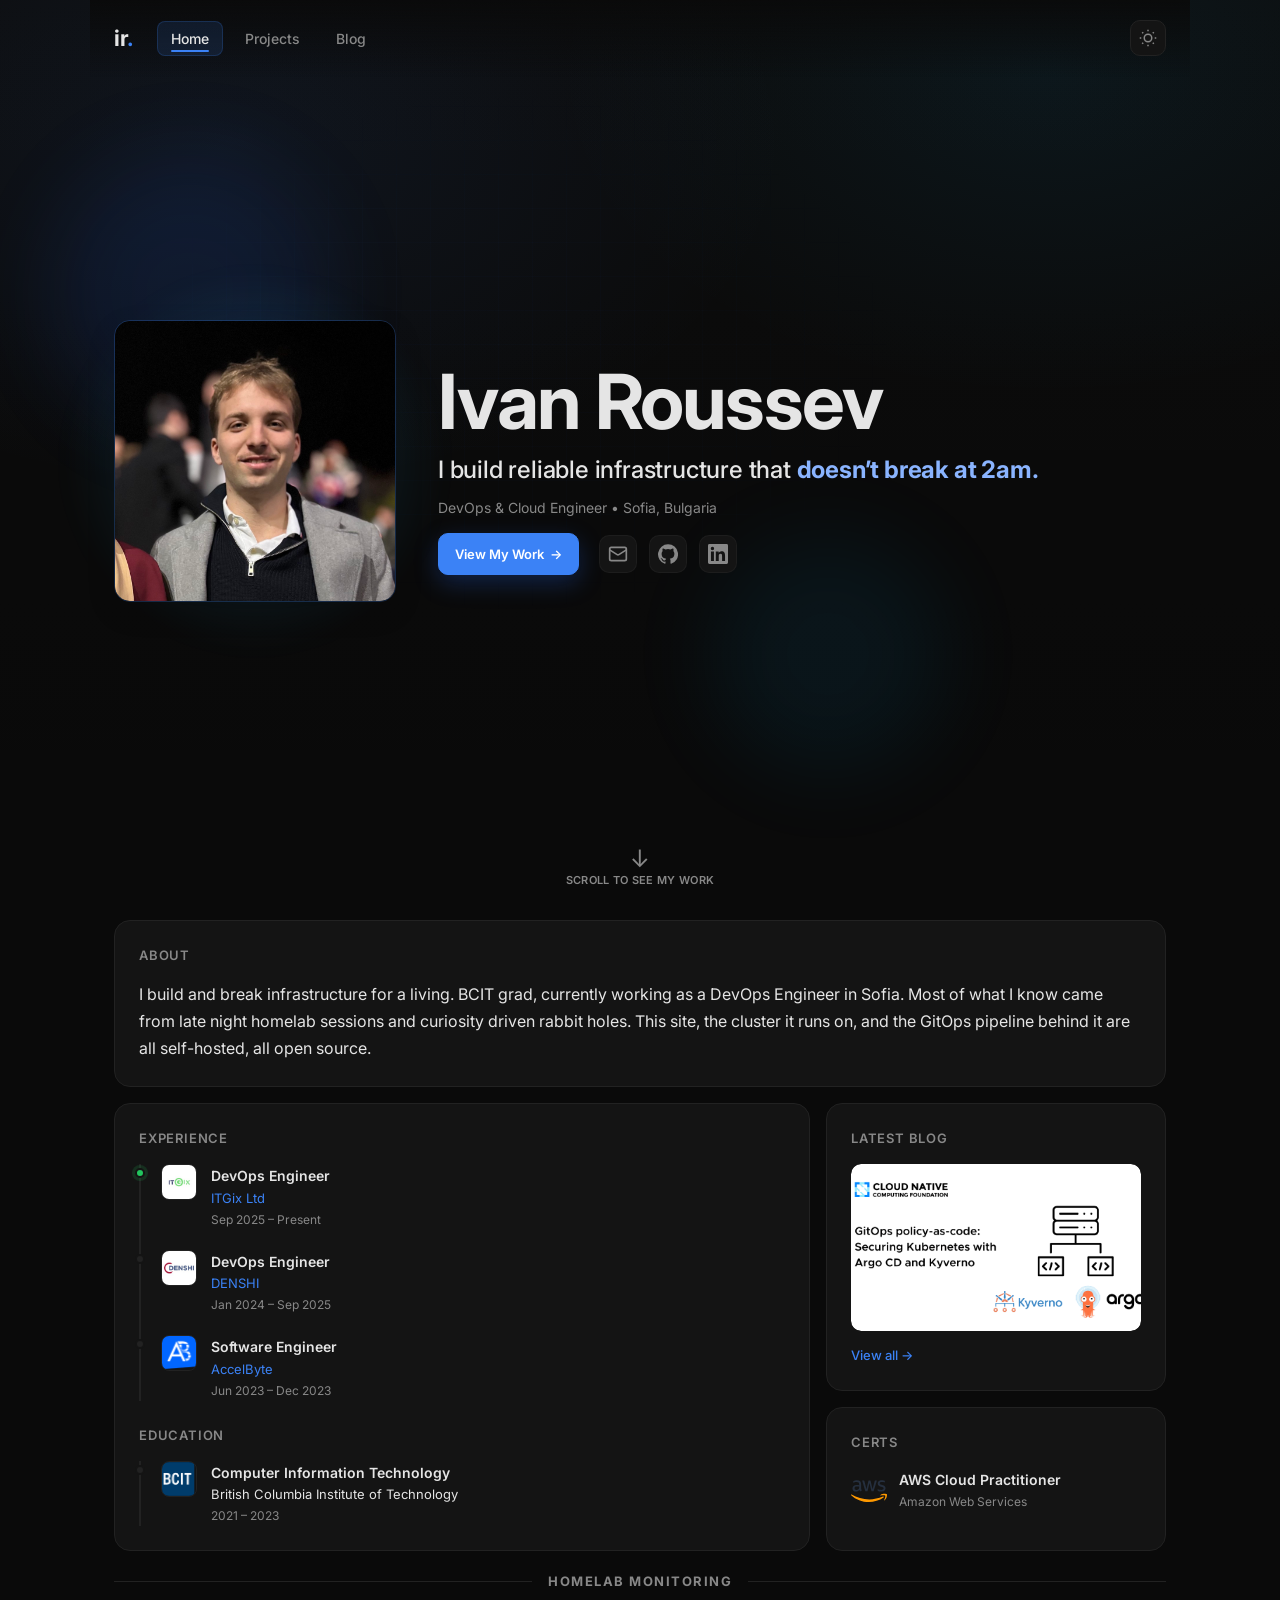
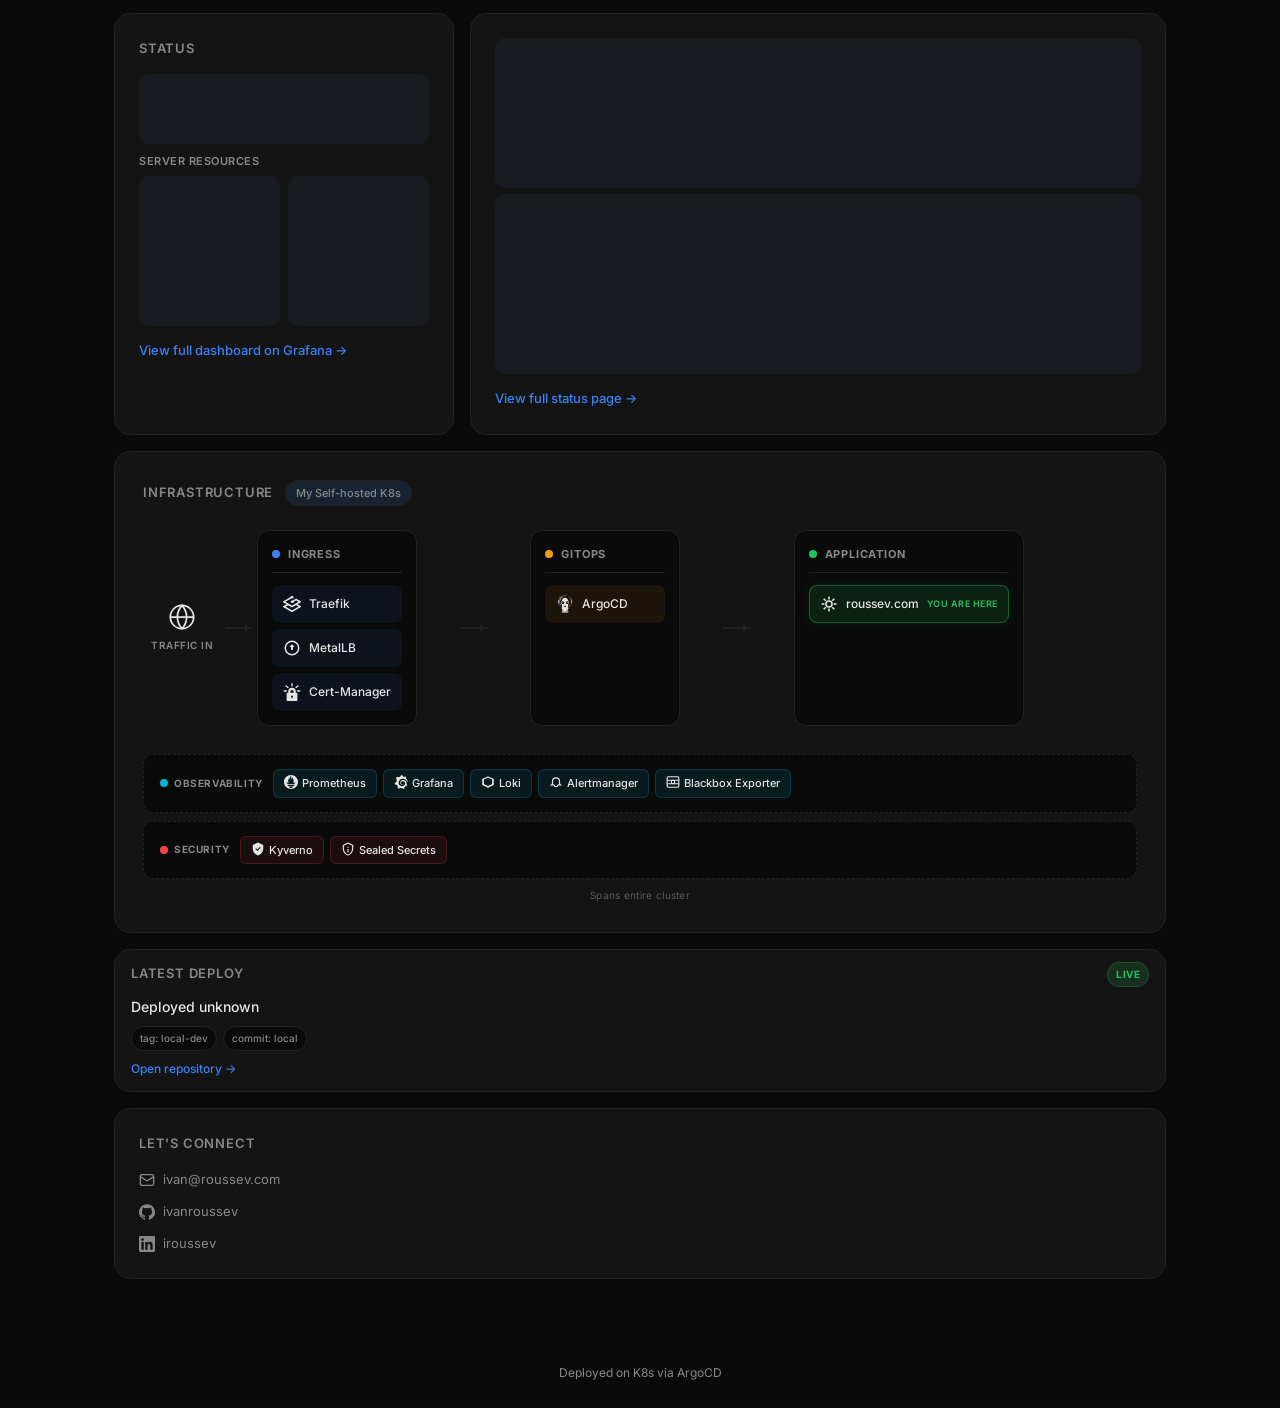
==== commit 0b9fe533: "new changes" ====
--- a/index.html
+++ b/index.html
@@ -23,6 +23,15 @@
     <link rel="icon" type="image/svg+xml" href="/favicon.svg">
     <link rel="preconnect" href="https://fonts.googleapis.com">
     <link rel="preconnect" href="https://fonts.gstatic.com" crossorigin>
+    <script>
+        (function () {
+            try {
+                if (localStorage.getItem('theme') === 'light') {
+                    document.documentElement.setAttribute('data-theme', 'light');
+                }
+            } catch (e) {}
+        })();
+    </script>
         <link rel="preload" as="image" href="/ivan-pfp.jpg" fetchpriority="high">
     <link href="https://fonts.googleapis.com/css2?family=Inter:wght@300;400;500;600;700&display=swap" rel="stylesheet">
     <link rel="stylesheet" href="/style.css">
@@ -66,7 +75,7 @@
         </div>
         <div class="hero-profile-content">
             <h1 class="profile-name hero-reveal">Ivan Roussev</h1>
-            <p class="profile-value hero-reveal hero-reveal-delay-1">I build scalable infrastructure that <span class="profile-value-emphasis">doesn’t break at 2am.</span></p>
+            <p class="profile-value hero-reveal hero-reveal-delay-1">I build reliable infrastructure that <span class="profile-value-emphasis">doesn’t break at 2am.</span></p>
             <p class="profile-meta hero-reveal hero-reveal-delay-2">DevOps & Cloud Engineer • Sofia, Bulgaria</p>
             <div class="hero-actions hero-reveal hero-reveal-delay-3">
                 <div class="hero-cta-row">
@@ -156,39 +165,54 @@
             </div>
         </section>
 
+        <section class="tile tile-blog" aria-label="Latest Blog">
+            <h2>Latest Blog</h2>
+            <a href="https://www.cncf.io/blog/2026/04/02/gitops-policy-as-code-securing-kubernetes-with-argo-cd-and-kyverno/" target="_blank" rel="noopener" class="blog-card">
+                <img src="/cncf-blog.png" alt="GitOps policy-as-code: Securing Kubernetes with Argo CD and Kyverno" class="blog-card-img" loading="lazy" width="1800" height="945">
+            </a>
+            <a href="/blogs" class="tile-link">View all →</a>
+        </section>
+
+        <section class="tile tile-certs" aria-label="Certifications">
+            <h2>Certs</h2>
+            <a href="https://www.credly.com/badges/6144fc56-ef0e-4da1-af6d-7025732199f7/linked_in_profile" target="_blank" rel="noopener" class="cert-badge">
+                <img src="/icons8-aws.svg" alt="AWS" class="cert-aws-icon" width="36" height="36">
+                <div>
+                    <p class="cert-name">AWS Cloud Practitioner</p>
+                    <p class="cert-issuer">Amazon Web Services</p>
+                </div>
+            </a>
+        </section>
+
+        <div class="section-divider" aria-hidden="true">
+            <span class="section-divider-text">HomeLab Monitoring</span>
+        </div>
+
         <section class="tile tile-status" aria-label="Status Dashboard">
             <h2>Status</h2>
             <div class="grafana-uptime">
                 <iframe src="https://grafana.roussev.com/d-solo/roussev-status-page/roussev-com-status-page?orgId=1&panelId=1&theme=dark&refresh=30s" title="Overall Uptime"></iframe>
             </div>
-            <div class="healthcheck-grid" id="healthcheck-grid"></div>
+            <p class="status-section-label">Server Resources</p>
+            <div class="grafana-gauges">
+                <div class="grafana-gauge">
+                    <iframe src="https://grafana.roussev.com/d-solo/roussev-status-page/roussev-com-status-page?orgId=1&panelId=10&theme=dark&refresh=30s" title="CPU Usage"></iframe>
+                </div>
+                <div class="grafana-gauge">
+                    <iframe src="https://grafana.roussev.com/d-solo/roussev-status-page/roussev-com-status-page?orgId=1&panelId=11&theme=dark&refresh=30s" title="Memory Usage"></iframe>
+                </div>
+            </div>
             <a href="https://grafana.roussev.com/d/roussev-status-page/roussev-com-status-page" target="_blank" rel="noopener" class="tile-link">View full dashboard on Grafana →</a>
         </section>
 
-        <section class="tile tile-github" aria-label="GitHub Activity">
-            <h2>GitHub</h2>
-            <div class="github-graph" id="github-graph" aria-label="Contribution graph"></div>
-            <p class="tile-footnote"><a href="https://github.com/ivanroussev" target="_blank" rel="noopener">github.com/ivanroussev</a></p>
-        </section>
-
-        <section class="tile tile-blog" aria-label="Latest Blog">
-            <h2>Latest Blog</h2>
-            <a href="https://itgix.com/blog/gitops-policy-as-code-kubernetes-argo-cd-kyverno/" target="_blank" rel="noopener" class="blog-card">
-                <p class="blog-card-title">GitOps Policy as Code with Kubernetes, Argo CD & Kyverno</p>
-                <p class="blog-card-source">itgix.com</p>
-            </a>
-            <a href="/blogs" class="tile-link">View all →</a>
-        </section>
-
-        <section class="tile tile-certs" aria-label="Certifications">
-            <h2>Certs</h2>
-            <a href="https://www.credly.com/badges/6144fc56-ef0e-4da1-af6d-7025732199f7/linked_in_profile" target="_blank" rel="noopener" class="cert-badge">
-                <svg class="cert-aws-icon" width="36" height="36" viewBox="0 0 256 153" fill="none" xmlns="http://www.w3.org/2000/svg"><path d="M72.4 99.5c0 3.2.3 5.8 1 7.7.6 1.9 1.5 4 2.7 6.2.4.7.6 1.4.6 2 0 .9-.5 1.7-1.6 2.6l-5.4 3.6c-.8.5-1.5.8-2.2.8-1 0-1.9-.5-2.8-1.4a29 29 0 0 1-3.4-4.4c-1-1.6-2-3.4-3-5.5-7.7 9-17.3 13.6-28.8 13.6-8.2 0-14.8-2.4-19.6-7-4.8-4.7-7.2-11-7.2-18.7 0-8.3 2.9-15 8.8-20.2 5.9-5.1 13.7-7.7 23.6-7.7 3.3 0 6.7.3 10.2.8 3.6.6 7.3 1.4 11.1 2.4V64c0-7.4-1.6-12.6-4.7-15.6-3.1-3-8.4-4.5-15.9-4.5-3.4 0-6.9.4-10.5 1.3a77 77 0 0 0-10.5 3.4c-1.6.7-2.7 1-3.4 1.3-.7.2-1.2.3-1.5.3-1.3 0-2-.9-2-2.8v-4.2c0-1.5.2-2.6.6-3.3.4-.7 1.2-1.4 2.5-2.1 3.4-1.7 7.5-3.2 12.2-4.3 4.8-1.2 9.8-1.8 15.2-1.8 11.6 0 20 2.6 25.4 7.9 5.3 5.3 8 13.3 8 24v31.6h.1zM40.8 112c3.2 0 6.5-.6 10-1.7 3.5-1.2 6.6-3.3 9.2-6.2 1.6-1.8 2.7-3.8 3.3-6.1.6-2.3 1-5 1-8.3v-4c-2.8-.8-5.8-1.4-9-1.9-3.1-.4-6.2-.7-9.2-.7-6.4 0-11.2 1.3-14.4 3.9-3.2 2.7-4.8 6.4-4.8 11.3 0 4.6 1.2 8 3.6 10.4 2.4 2.5 5.8 3.7 10.3 3.3zm80.3 15.2c-1.7 0-2.8-.3-3.5-1-.7-.6-1.3-2-1.8-3.8L96.3 37.8c-.5-1.9-.8-3.1-.8-3.7 0-1.5.7-2.3 2.2-2.3h8.4c1.8 0 3 .3 3.6 1 .7.6 1.2 2 1.7 3.8l13 51.3 12-51.3c.4-1.9 1-3.2 1.6-3.8.7-.6 1.9-1 3.7-1h6.8c1.8 0 3 .3 3.7 1 .6.7 1.3 2 1.6 3.8l12.2 51.9L180 36.6c.5-1.9 1.1-3.2 1.7-3.8.7-.6 1.9-1 3.6-1h8c1.5 0 2.3.8 2.3 2.3 0 .5-.1 1-.2 1.5-.1.6-.3 1.3-.6 2.3l-20 84.6c-.5 1.9-1.1 3.2-1.8 3.8-.7.6-1.8 1-3.5 1h-7.3c-1.8 0-3-.3-3.7-1-.7-.7-1.3-2-1.6-3.9l-12-49.8-11.9 49.7c-.4 1.9-1 3.2-1.6 3.9-.7.7-2 1-3.7 1h-7.3zm128.5 3.7c-5 0-10-0.6-14.8-1.8-4.8-1.2-8.6-2.5-11.2-4-1.6-.9-2.7-1.9-3.1-2.8-.4-1-.6-2-.6-2.9v-4.4c0-1.9.7-2.8 2.1-2.8.5 0 1.1.1 1.6.3.5.2 1.3.5 2.2 1 3 1.3 6.2 2.4 9.7 3.2 3.5.7 6.9 1.1 10.4 1.1 5.5 0 9.8-1 12.8-2.9 3-2 4.5-4.8 4.5-8.5 0-2.5-.8-4.6-2.4-6.3-1.6-1.7-4.6-3.2-9-4.7l-12.8-4c-6.5-2.1-11.3-5.1-14.3-9.1-3-4-4.5-8.4-4.5-13.1 0-3.8.8-7.1 2.5-10 1.6-2.9 3.8-5.4 6.5-7.4 2.7-2 5.8-3.5 9.4-4.6 3.6-1 7.4-1.5 11.4-1.5 2 0 4.1.1 6.1.4 2.1.3 4 .7 5.9 1.1 1.9.5 3.6 1 5.3 1.5 1.6.6 2.9 1.1 3.8 1.7 1.3.7 2.2 1.5 2.7 2.3.5.8.8 1.8.8 3.1v4c0 1.9-.7 2.9-2.1 2.9-.7 0-1.9-.3-3.4-1-5.1-2.3-10.8-3.5-17.2-3.5-5 0-9 .8-11.8 2.5-2.8 1.7-4.2 4.3-4.2 7.9 0 2.5.9 4.6 2.6 6.3 1.8 1.7 5 3.4 9.7 4.9l12.6 4c6.4 2.1 11.1 5 13.9 8.8 2.8 3.8 4.2 8.1 4.2 12.9 0 3.9-.8 7.4-2.4 10.5-1.6 3.1-3.9 5.8-6.7 8-2.9 2.3-6.3 4-10.2 5.2-4.1 1.3-8.4 1.9-13.1 1.9z" fill="#252F3E"/><path d="M230.9 120.8c-27.2 20-66.6 30.7-100.5 30.7-47.6 0-90.4-17.6-122.8-46.8-2.5-2.3-.3-5.4 2.8-3.6 35 20.3 78.2 32.6 122.8 32.6 30.1 0 63.2-6.2 93.7-19.2 4.6-2 8.4 3 4 6.3z" fill="#FF9900"/><path d="M242.4 107.2c-3.5-4.5-23-2.1-31.8-1.1-2.7.3-3.1-2-0.7-3.7 15.6-11 41.1-7.8 44.1-4.1 3 3.7-.8 29.3-15.4 41.6-2.2 1.9-4.4.9-3.4-1.6 3.3-8.2 10.7-26.6 7.2-31.1z" fill="#FF9900"/></svg>
-                <div>
-                    <p class="cert-name">AWS Cloud Practitioner</p>
-                    <p class="cert-issuer">Amazon Web Services</p>
-                </div>
-            </a>
+        <section class="tile tile-ssl" aria-label="SSL & Uptime">
+            <div class="ssl-embed">
+                <iframe src="https://grafana.roussev.com/d-solo/ssl-cert-expiry/ssl-certificate-expiry?orgId=1&theme=dark&refresh=30s&panelId=1" title="SSL Certificate Expiry"></iframe>
+            </div>
+            <div class="uptime-kuma-embed">
+                <iframe src="https://status.roussev.com/status/roussev" title="Uptime Status"></iframe>
+            </div>
+            <a href="https://status.roussev.com" target="_blank" rel="noopener" class="tile-link">View full status page →</a>
         </section>
 
         <section class="tile tile-infra" aria-label="Infrastructure">
--- a/style.css
+++ b/style.css
@@ -41,8 +41,11 @@
     font-size: 15px;
     line-height: 1.68;
     -webkit-font-smoothing: antialiased;
+    transition: none;
+    position: relative;
+}
+html.theme-ready body {
     transition: background 0.3s, color 0.3s;
-    position: relative;
 }
 body::before {
     content: '';
@@ -162,7 +165,7 @@
 }
 .nav-link.active::after { transform: scaleX(1); }
 .theme-toggle { margin-left: auto; background: var(--bg-tile); border: 1px solid var(--border); border-radius: 10px; padding: 8px; cursor: pointer; color: var(--text-muted); display: flex; align-items: center; transition: border-color 0.2s, color 0.2s; }
-.theme-toggle:hover { border-color: var(--accent); color: var(--text); }
+.theme-toggle:hover { color: var(--text); }
 [data-theme="light"] .icon-sun { display: none; }
 .icon-moon { display: none; }
 [data-theme="light"] .icon-moon { display: block; }
@@ -276,7 +279,7 @@
 
 /* === TILE BASE === */
 .tile { background: var(--bg-tile); border: 1px solid var(--border); border-radius: var(--radius); padding: 24px; transition: border-color 0.2s, transform 0.2s, background 0.3s; }
-.tile:hover { border-color: var(--accent); transform: translateY(-2px); }
+.tile:hover { transform: translateY(-2px); }
 .tile h2 { font-size: 13px; font-weight: 600; text-transform: uppercase; letter-spacing: 0.8px; color: var(--text-muted); margin-bottom: 14px; }
 .tile-desc { font-size: 13px; color: var(--text-muted); margin-bottom: 16px; }
 .tile-footnote { font-size: 12px; color: var(--text-muted); margin-top: 12px; }
@@ -287,13 +290,16 @@
 /* === GRID LAYOUT === */
 .tile-about { grid-column: 1 / 4; grid-row: 1; }
 .tile-experience { grid-column: 1 / 3; grid-row: 2 / 4; }
-.tile-status { grid-column: 3; grid-row: 2 / 4; }
-.tile-github { grid-column: 3; grid-row: 4; }
-.tile-blog { grid-column: 1; grid-row: 4; }
-.tile-certs { grid-column: 2; grid-row: 4; }
-.tile-infra { grid-column: 1 / 4; grid-row: 5; }
-.tile-release { grid-column: 1 / 4; grid-row: 6; }
-.tile-contact { grid-column: 1 / 4; grid-row: 7; }
+.tile-blog { grid-column: 3; grid-row: 2; }
+.tile-certs { grid-column: 3; grid-row: 3; }
+.section-divider { grid-column: 1 / 4; grid-row: 4; display: flex; align-items: center; gap: 16px; padding: 4px 0; }
+.section-divider::before, .section-divider::after { content: ''; flex: 1; height: 1px; background: var(--border); }
+.section-divider-text { font-size: 13px; font-weight: 700; text-transform: uppercase; letter-spacing: 1.5px; color: var(--text-muted); white-space: nowrap; }
+.tile-status { grid-column: 1; grid-row: 5; }
+.tile-ssl { grid-column: 2 / 4; grid-row: 5; }
+.tile-infra { grid-column: 1 / 4; grid-row: 6; }
+.tile-release { grid-column: 1 / 4; grid-row: 7; }
+.tile-contact { grid-column: 1 / 4; grid-row: 8; }
 
 /* === PROFILE === */
 .avatar-frame {
@@ -405,9 +411,9 @@
     transform: translateY(-2px);
 }
 .social-link svg { width: 20px; height: 20px; }
-.social-link-email:hover { color: var(--accent); border-color: var(--accent); }
-.social-link-github:hover { color: var(--accent); border-color: var(--accent); }
-.social-link-linkedin:hover { color: var(--accent); border-color: var(--accent); }
+.social-link-email:hover { color: var(--accent); }
+.social-link-github:hover { color: var(--accent); }
+.social-link-linkedin:hover { color: var(--accent); }
 
 .hero-reveal {
     opacity: 0;
@@ -490,20 +496,11 @@
 }
 .release-chip:hover {
     color: var(--accent);
-    border-color: var(--accent);
     text-decoration: none;
 }
 .tile-release .tile-link { margin-top: 8px; font-size: 12px; }
 
-/* === GITHUB GRAPH === */
-.tile-github { padding: 16px; }
-.tile-github h2 { margin-bottom: 10px; }
-.github-graph { display: grid; grid-template-columns: repeat(20, 1fr); gap: 2px; }
-.gh-cell { aspect-ratio: 1; border-radius: 2px; background: var(--border); transition: background 0.15s; }
-.gh-cell[data-level="1"] { background: #1a2e1a; }
-.gh-cell[data-level="2"] { background: #1e5a2e; }
-.gh-cell[data-level="3"] { background: #2d8a4e; }
-.gh-cell[data-level="4"] { background: var(--green); }
+
 
 /* === TIMELINE === */
 .timeline { display: flex; flex-direction: column; gap: 20px; padding-left: 20px; border-left: 2px solid var(--border); }
@@ -516,24 +513,50 @@
 .timeline-company a { color: var(--accent); }
 .timeline-date { font-size: 12px; color: var(--text-muted); }
 
-/* === HEALTHCHECK === */
-.grafana-uptime { border-radius: var(--radius-sm); overflow: hidden; height: 70px; margin-bottom: 12px; background: #181b1f; }
+/* === STATUS EMBEDS === */
+.status-section-label { font-size: 11px; font-weight: 600; text-transform: uppercase; letter-spacing: 0.5px; color: var(--text-muted); margin: 4px 0 6px; }
+.grafana-uptime { border-radius: var(--radius-sm); overflow: hidden; height: 70px; margin-bottom: 8px; background: #181b1f; }
 [data-theme="light"] .grafana-uptime { background: #f4f5f5; }
 .grafana-uptime iframe { width: 100%; height: 100%; border: none; display: block; }
-.healthcheck-grid { display: flex; flex-direction: column; gap: 8px; margin-bottom: 12px; }
-.hc-tile { display: flex; align-items: center; gap: 10px; padding: 10px 14px; border-radius: var(--radius-sm); background: var(--bg); border: 1px solid var(--border); opacity: 0; transform: translateY(8px); animation: hcPopIn 0.3s ease forwards; }
-@keyframes hcPopIn { to { opacity: 1; transform: translateY(0); } }
-.hc-dot { width: 10px; height: 10px; border-radius: 50%; flex-shrink: 0; background: var(--border); transition: background 0.3s, box-shadow 0.3s; }
-.hc-dot.up { background: var(--green); box-shadow: 0 0 8px rgba(34, 197, 94, 0.4); }
-.hc-dot.down { background: #ef4444; box-shadow: 0 0 8px rgba(239, 68, 68, 0.4); }
-.hc-dot.pending { background: var(--text-muted); animation: hcPulse 1s ease infinite; }
-@keyframes hcPulse { 0%, 100% { opacity: 0.4; } 50% { opacity: 1; } }
-.hc-name { flex: 1; font-size: 13px; font-weight: 500; color: var(--text); }
-.hc-domain { color: var(--text-muted); font-weight: 400; }
-.hc-ms { font-size: 11px; font-family: 'SFMono-Regular', Consolas, monospace; color: var(--text-muted); }
-.hc-badge { font-size: 10px; font-weight: 600; padding: 2px 6px; border-radius: 4px; text-transform: uppercase; letter-spacing: 0.3px; }
-.hc-badge.up { background: var(--green-soft); color: var(--green); }
-.hc-badge.down { background: rgba(239, 68, 68, 0.12); color: #ef4444; }
+.grafana-gauges { display: flex; gap: 8px; flex: 1; min-height: 0; }
+.grafana-gauge { flex: 1; border-radius: var(--radius-sm); overflow: hidden; background: #181b1f; min-height: 90px; }
+[data-theme="light"] .grafana-gauge { background: #f4f5f5; }
+.grafana-gauge iframe { width: 100%; height: 100%; border: none; display: block; }
+
+/* === SSL CERTIFICATE EXPIRY === */
+.tile-ssl { display: flex; flex-direction: column; }
+.ssl-embed {
+    flex: 6;
+    border-radius: var(--radius-sm);
+    overflow: hidden;
+    background: #181b1f;
+    min-height: 0;
+}
+[data-theme="light"] .ssl-embed {
+    background: #f4f5f5;
+}
+.ssl-embed iframe {
+    width: 100%;
+    height: 100%;
+    border: none;
+    display: block;
+}
+.uptime-kuma-embed {
+    flex: 5;
+    border-radius: var(--radius-sm);
+    overflow: hidden;
+    background: #181b1f;
+    min-height: 180px;
+    margin-top: 6px;
+}
+[data-theme="light"] .uptime-kuma-embed { background: #f4f5f5; }
+.uptime-kuma-embed iframe {
+    width: 100%;
+    height: 100%;
+    border: none;
+    display: block;
+}
+
 
 /* === INFRA DIAGRAM === */
 .tile-infra { padding: 28px; }
@@ -774,13 +797,13 @@
 .blog-placeholder { text-align: center; padding: 20px 0; color: var(--text-muted); }
 .blog-placeholder-icon { font-size: 28px; display: block; margin-bottom: 6px; }
 .blog-placeholder p { font-size: 13px; }
-.blog-card { display: block; padding: 12px; background: var(--bg); border: 1px solid var(--border); border-radius: var(--radius-sm); text-decoration: none; transition: border-color 0.2s; }
-.blog-card:hover { border-color: var(--accent); text-decoration: none; }
-.blog-card-title { font-size: 13px; font-weight: 600; color: var(--text); margin-bottom: 4px; }
-.blog-card-source { font-size: 11px; color: var(--text-muted); }
+.tile-blog { display: flex; flex-direction: column; }
+.blog-card { display: block; flex: 1; border-radius: var(--radius-sm); overflow: hidden; text-decoration: none; transition: opacity 0.2s; min-height: 0; }
+.blog-card:hover { opacity: 0.85; }
+.blog-card-img { width: 100%; height: 100%; object-fit: cover; display: block; border-radius: var(--radius-sm); }
 .cert-badge { display: flex; align-items: center; gap: 12px; text-decoration: none; color: inherit; }
 .cert-badge:hover { text-decoration: none; }
-.cert-aws-icon { flex-shrink: 0; }
+.cert-aws-icon { flex-shrink: 0; width: 36px; height: 36px; object-fit: contain; }
 .cert-name { font-weight: 600; font-size: 14px; }
 .cert-issuer { font-size: 12px; color: var(--text-muted); }
 .now-list { list-style: none; display: flex; flex-direction: column; gap: 8px; }
@@ -804,12 +827,13 @@
     .tile-about { grid-column: 1 / 3; grid-row: auto; }
     .tile-release { grid-column: 1 / 3; grid-row: auto; }
     .tile-experience { grid-column: 1 / 3; grid-row: auto; }
-    .tile-status { grid-column: 1 / 3; grid-row: auto; }
-    .tile-education { grid-column: 1 / 3; grid-row: auto; }
-    .tile-github { grid-column: 1 / 3; grid-row: auto; }
-    .tile-infra { grid-column: 1 / 3; grid-row: auto; }
     .tile-blog { grid-column: 1; grid-row: auto; }
     .tile-certs { grid-column: 2; grid-row: auto; }
+    .section-divider { grid-column: 1 / 3; }
+    .tile-status { grid-column: 1 / 3; grid-row: auto; }
+    .tile-ssl { grid-column: 1 / 3; grid-row: auto; }
+    .tile-education { grid-column: 1 / 3; grid-row: auto; }
+    .tile-infra { grid-column: 1 / 3; grid-row: auto; }
     .tile-now { grid-column: 1; grid-row: auto; }
     .tile-contact { grid-column: 2; grid-row: auto; }
 }
@@ -894,7 +918,7 @@
 .page-header p { color: var(--text-muted); font-size: 15px; }
 .page-content { max-width: 1100px; margin: 0 auto; padding: 0 24px 60px; }
 .project-card { background: var(--bg-tile); border: 1px solid var(--border); border-radius: var(--radius); padding: 24px; margin-bottom: 16px; transition: border-color 0.2s, transform 0.2s; }
-.project-card:hover { border-color: var(--accent); transform: translateY(-2px); }
+.project-card:hover { transform: translateY(-2px); }
 .project-card h3 { font-size: 16px; font-weight: 600; margin-bottom: 6px; }
 .project-card h3 a { color: var(--text); }
 .project-card h3 a:hover { color: var(--accent); }
@@ -902,6 +926,9 @@
 .project-tags { display: flex; flex-wrap: wrap; gap: 6px; }
 .tag { font-size: 11px; font-weight: 500; padding: 3px 8px; background: var(--accent-soft); border-radius: 6px; color: var(--text-muted); }
 .blog-entry { background: var(--bg-tile); border: 1px solid var(--border); border-radius: var(--radius); padding: 24px; margin-bottom: 16px; transition: border-color 0.2s, transform 0.2s; }
-.blog-entry:hover { border-color: var(--accent); transform: translateY(-2px); }
+.blog-entry:hover { transform: translateY(-2px); }
+.blog-entry-link { text-decoration: none; color: inherit; display: block; }
+.blog-entry-link:hover { text-decoration: none; }
+.blog-entry-img { width: 100%; height: auto; border-radius: var(--radius-sm); margin-bottom: 14px; display: block; }
 .blog-entry h3 { font-size: 16px; font-weight: 600; margin-bottom: 4px; }
 .blog-date { font-size: 12px; color: var(--text-muted); }
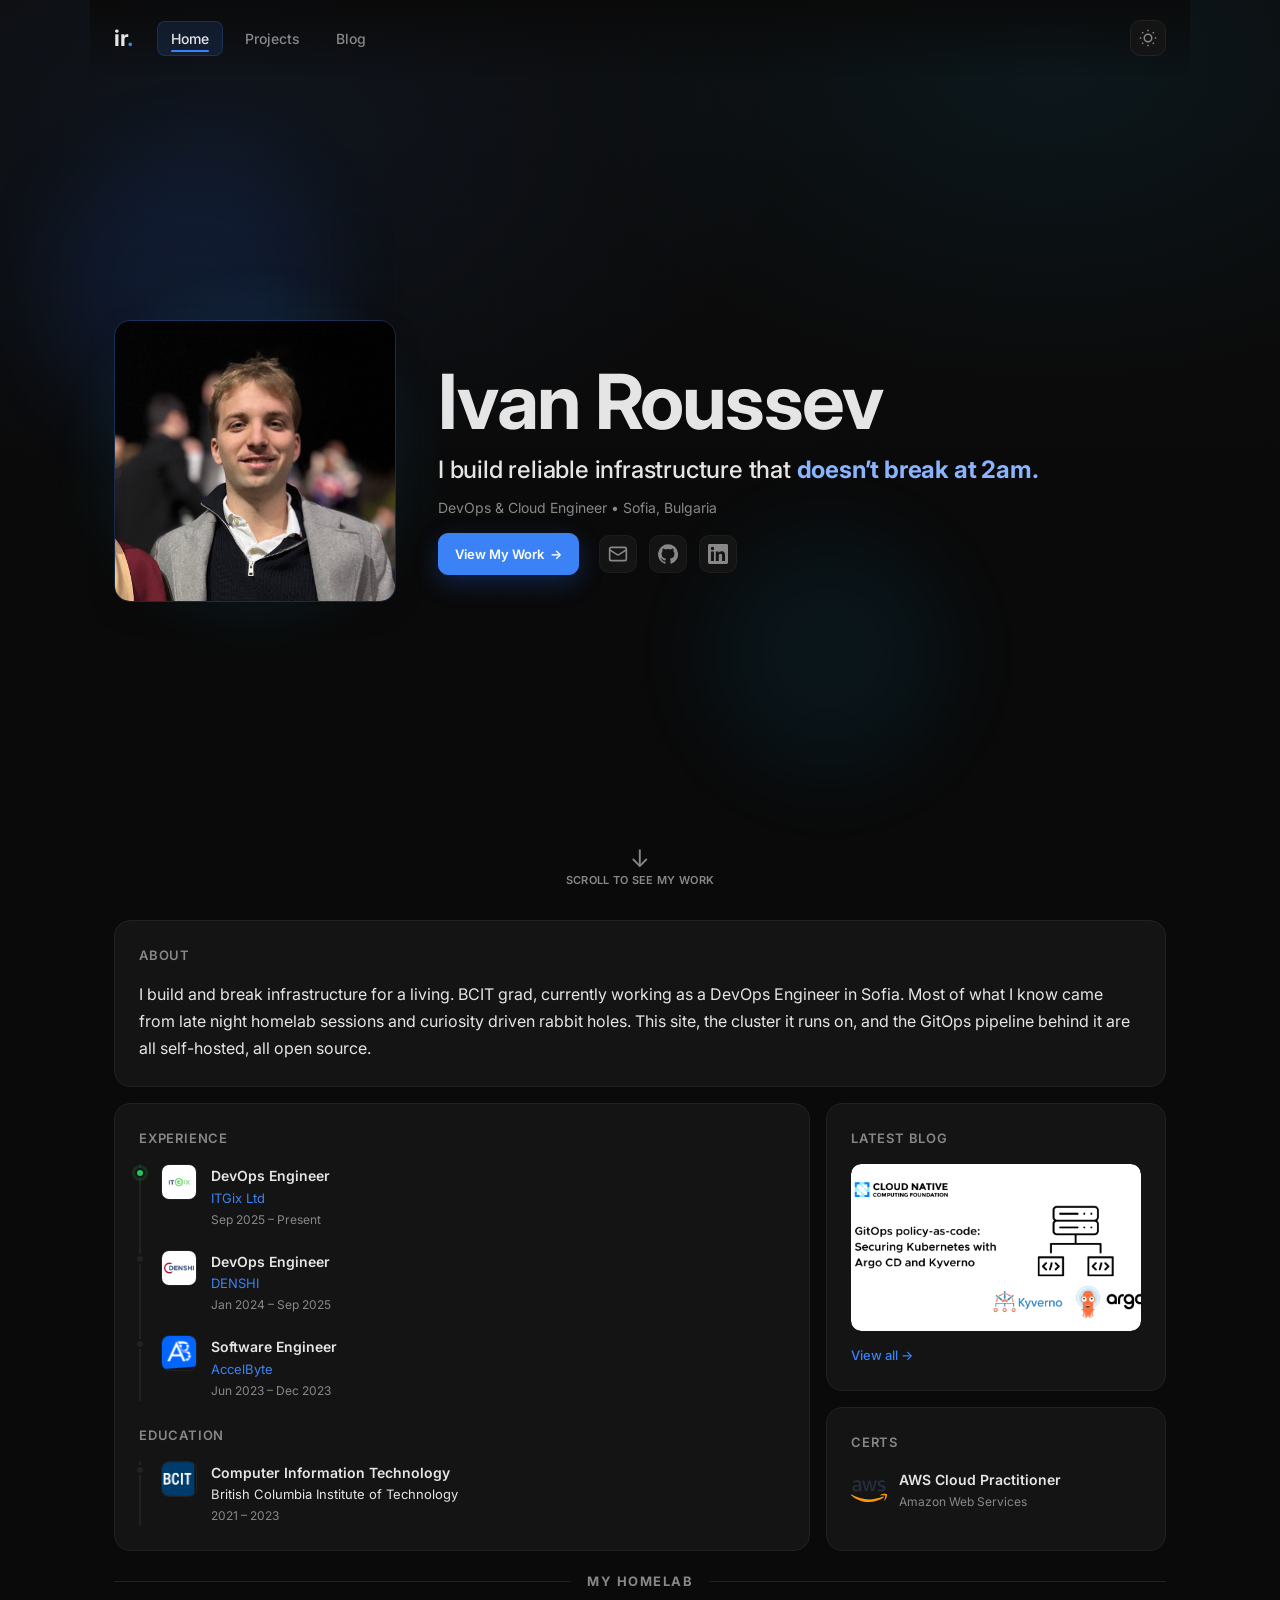
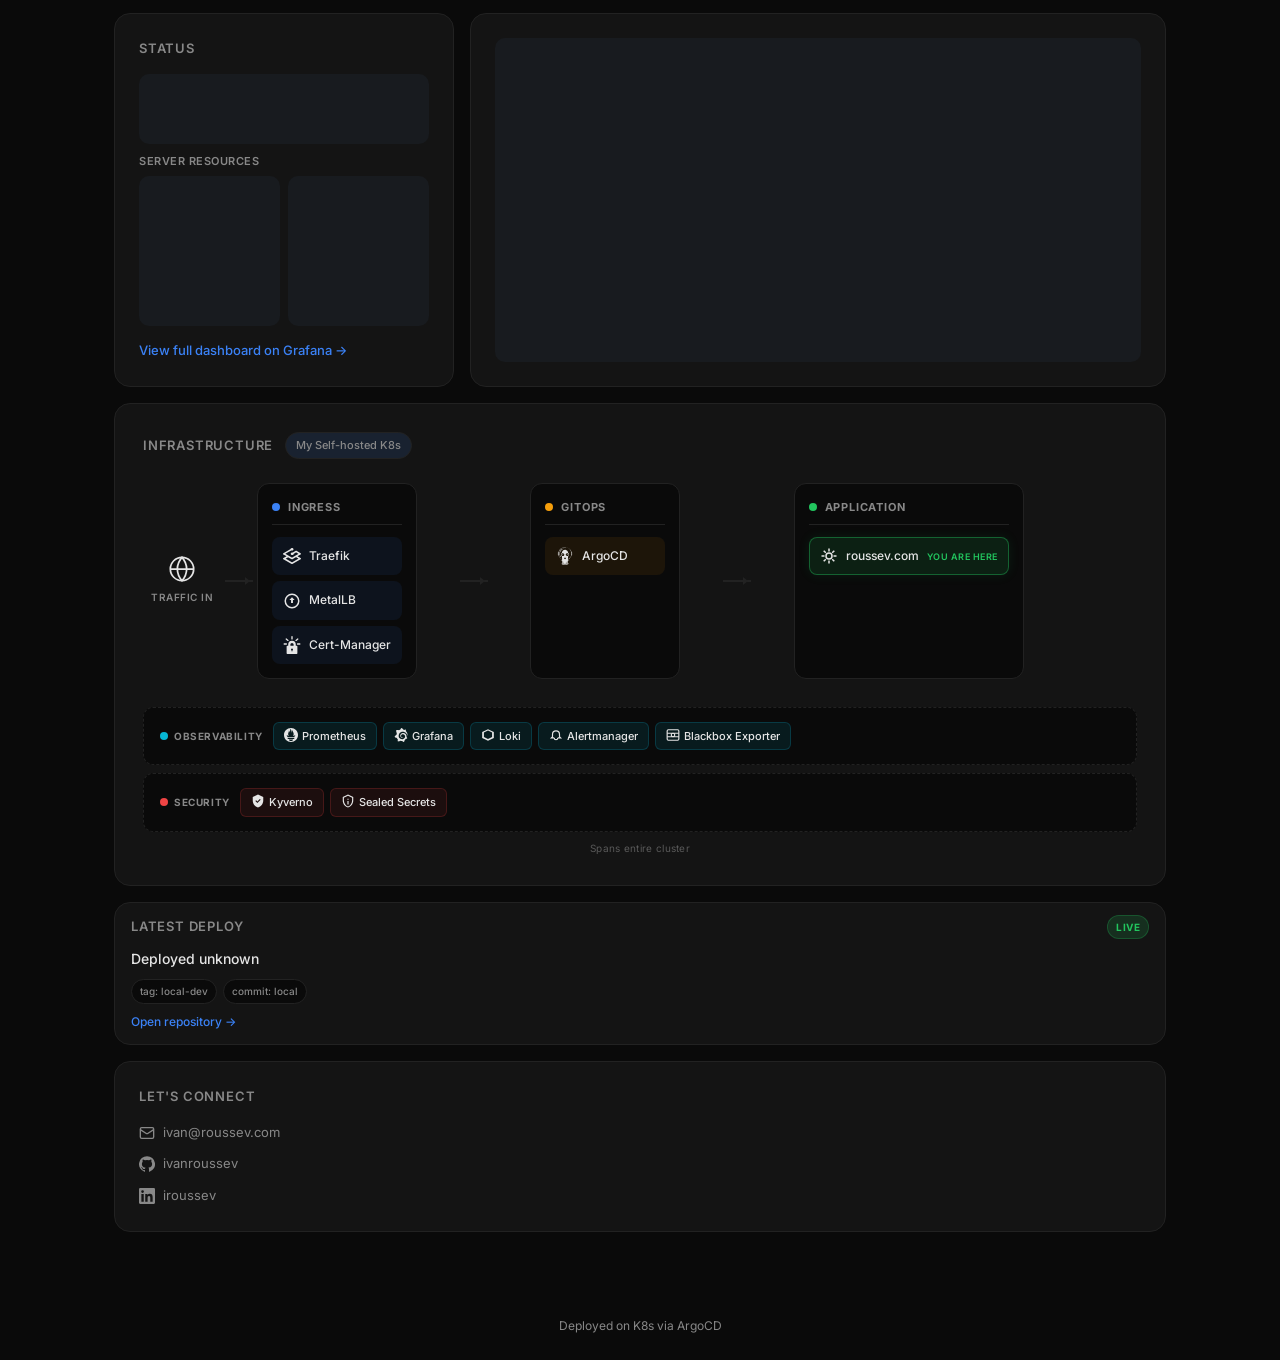
==== commit 7292a39f: "redesign 2" ====
--- a/index.html
+++ b/index.html
@@ -185,7 +185,7 @@
         </section>
 
         <div class="section-divider" aria-hidden="true">
-            <span class="section-divider-text">HomeLab Monitoring</span>
+            <span class="section-divider-text">My Homelab</span>
         </div>
 
         <section class="tile tile-status" aria-label="Status Dashboard">
@@ -209,10 +209,7 @@
             <div class="ssl-embed">
                 <iframe src="https://grafana.roussev.com/d-solo/ssl-cert-expiry/ssl-certificate-expiry?orgId=1&theme=dark&refresh=30s&panelId=1" title="SSL Certificate Expiry"></iframe>
             </div>
-            <div class="uptime-kuma-embed">
-                <iframe src="https://status.roussev.com/status/roussev" title="Uptime Status"></iframe>
-            </div>
-            <a href="https://status.roussev.com" target="_blank" rel="noopener" class="tile-link">View full status page →</a>
+
         </section>
 
         <section class="tile tile-infra" aria-label="Infrastructure">
--- a/style.css
+++ b/style.css
@@ -536,21 +536,6 @@
     background: #f4f5f5;
 }
 .ssl-embed iframe {
-    width: 100%;
-    height: 100%;
-    border: none;
-    display: block;
-}
-.uptime-kuma-embed {
-    flex: 5;
-    border-radius: var(--radius-sm);
-    overflow: hidden;
-    background: #181b1f;
-    min-height: 180px;
-    margin-top: 6px;
-}
-[data-theme="light"] .uptime-kuma-embed { background: #f4f5f5; }
-.uptime-kuma-embed iframe {
     width: 100%;
     height: 100%;
     border: none;
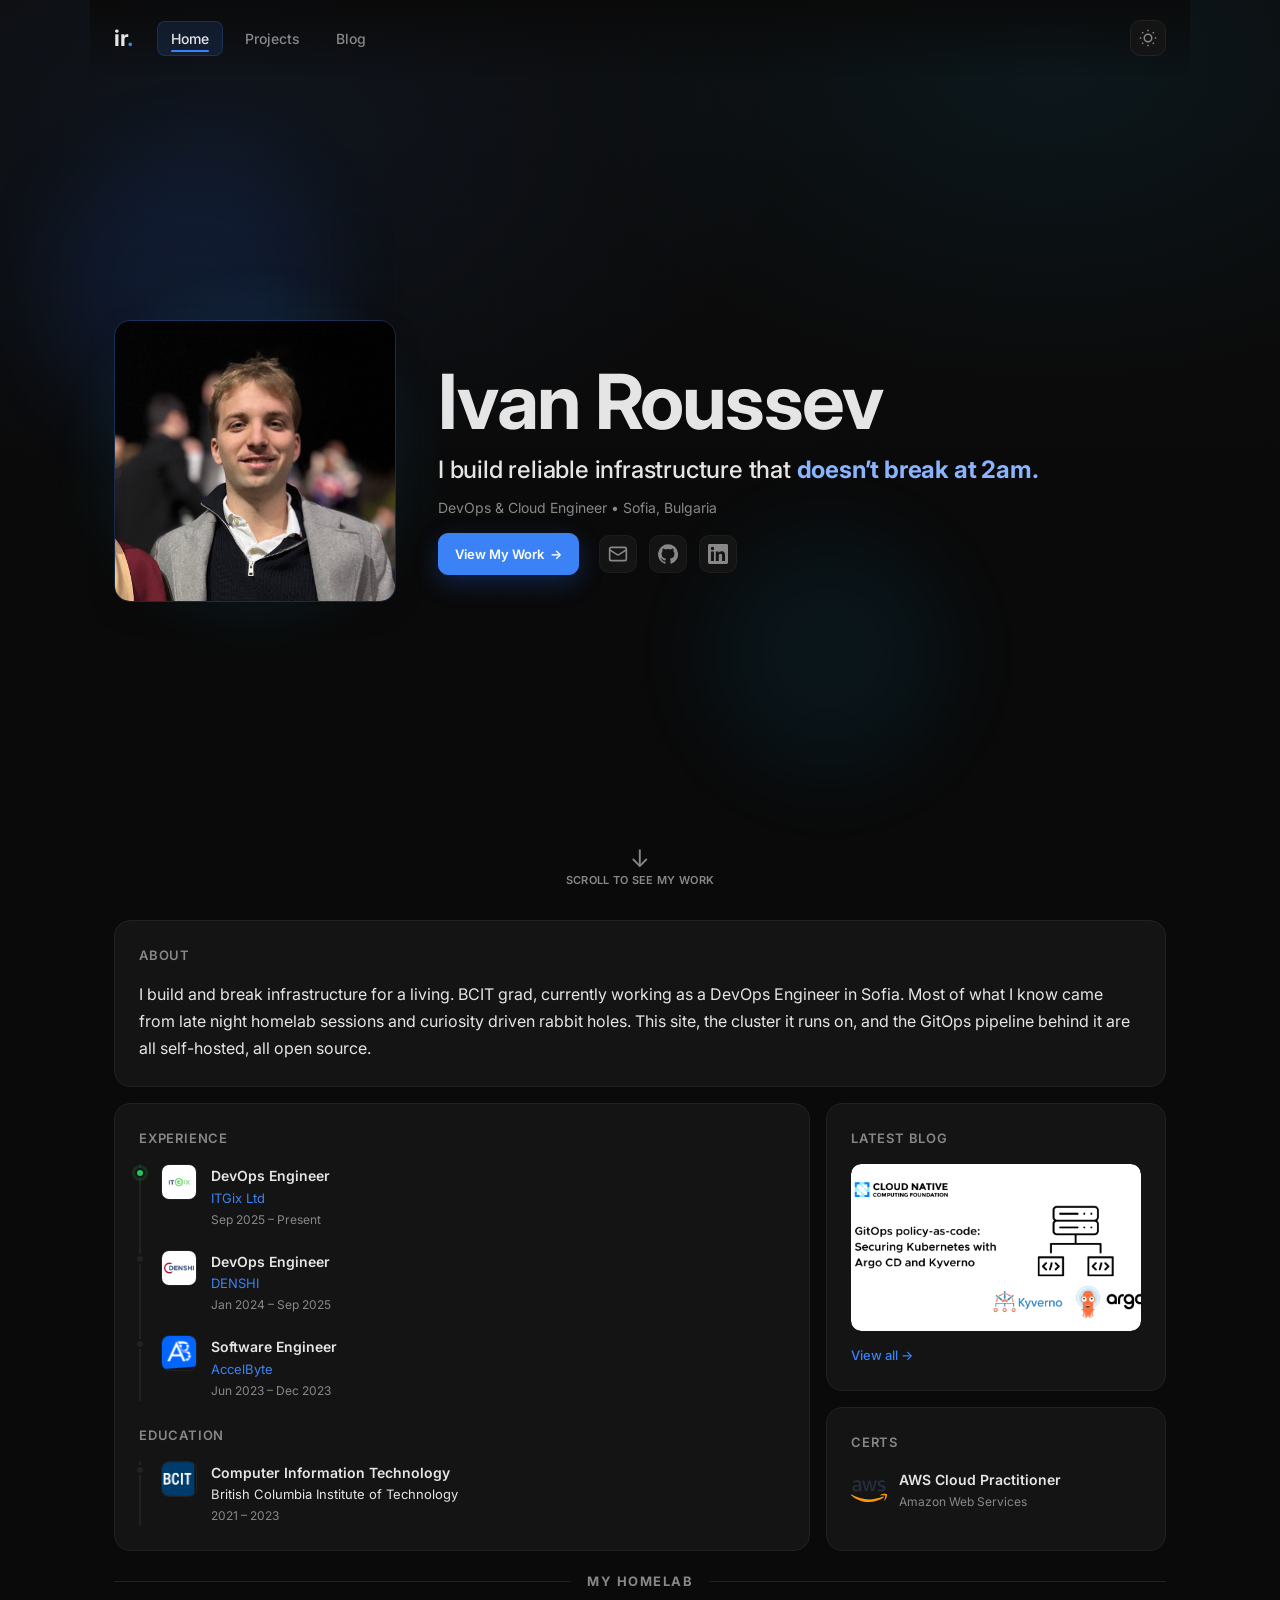
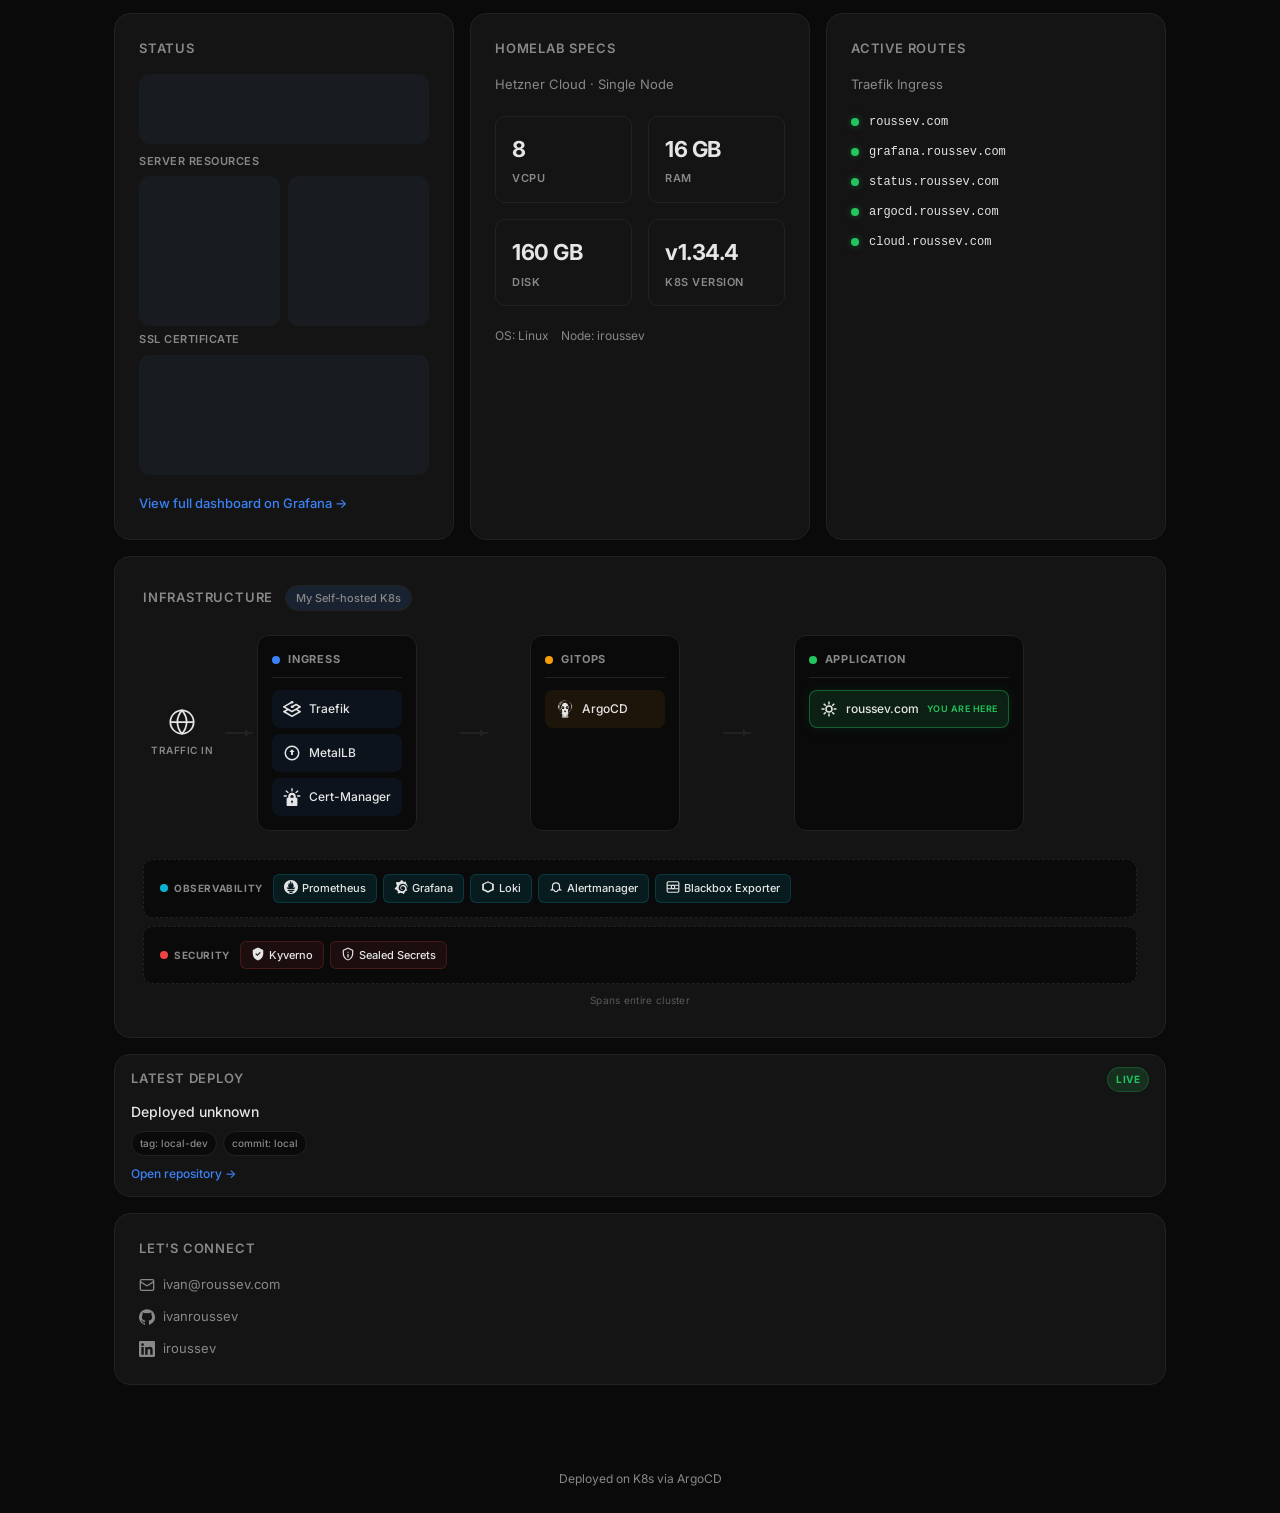
==== commit d5486389: "redesign 2" ====
--- a/index.html
+++ b/index.html
@@ -202,14 +202,65 @@
                     <iframe src="https://grafana.roussev.com/d-solo/roussev-status-page/roussev-com-status-page?orgId=1&panelId=11&theme=dark&refresh=30s" title="Memory Usage"></iframe>
                 </div>
             </div>
-            <a href="https://grafana.roussev.com/d/roussev-status-page/roussev-com-status-page" target="_blank" rel="noopener" class="tile-link">View full dashboard on Grafana →</a>
-        </section>
-
-        <section class="tile tile-ssl" aria-label="SSL & Uptime">
+            <p class="status-section-label">SSL Certificate</p>
             <div class="ssl-embed">
                 <iframe src="https://grafana.roussev.com/d-solo/ssl-cert-expiry/ssl-certificate-expiry?orgId=1&theme=dark&refresh=30s&panelId=1" title="SSL Certificate Expiry"></iframe>
             </div>
-
+            <a href="https://grafana.roussev.com/d/roussev-status-page/roussev-com-status-page" target="_blank" rel="noopener" class="tile-link">View full dashboard on Grafana →</a>
+        </section>
+
+        <section class="tile tile-specs" aria-label="Homelab Specs">
+            <h2>Homelab Specs</h2>
+            <span class="specs-provider">Hetzner Cloud · Single Node</span>
+            <div class="specs-grid">
+                <div class="specs-item">
+                    <span class="specs-value">8</span>
+                    <span class="specs-label">vCPU</span>
+                </div>
+                <div class="specs-item">
+                    <span class="specs-value">16 GB</span>
+                    <span class="specs-label">RAM</span>
+                </div>
+                <div class="specs-item">
+                    <span class="specs-value">160 GB</span>
+                    <span class="specs-label">Disk</span>
+                </div>
+                <div class="specs-item">
+                    <span class="specs-value">v1.34.4</span>
+                    <span class="specs-label">K8s Version</span>
+                </div>
+            </div>
+            <div class="specs-meta">
+                <span>OS: Linux</span>
+                <span>Node: iroussev</span>
+            </div>
+        </section>
+
+        <section class="tile tile-routes" aria-label="Active Routes">
+            <h2>Active Routes</h2>
+            <span class="routes-provider">Traefik Ingress</span>
+            <ul class="routes-list">
+                <li class="routes-item">
+                    <span class="routes-dot"></span>
+                    <a href="https://roussev.com" target="_blank" rel="noopener">roussev.com</a>
+                </li>
+                <li class="routes-item">
+                    <span class="routes-dot"></span>
+                    <a href="https://grafana.roussev.com" target="_blank" rel="noopener">grafana.roussev.com</a>
+                </li>
+                <li class="routes-item">
+                    <span class="routes-dot"></span>
+                    <a href="https://status.roussev.com" target="_blank" rel="noopener">status.roussev.com</a>
+                </li>
+                <li class="routes-item">
+                    <span class="routes-dot"></span>
+                    <a href="https://argocd.roussev.com" target="_blank" rel="noopener">argocd.roussev.com</a>
+                </li>
+                <li class="routes-item">
+                    <span class="routes-dot"></span>
+                    <a href="https://cloud.roussev.com" target="_blank" rel="noopener">cloud.roussev.com</a>
+                </li>
+            </ul>
         </section>
 
         <section class="tile tile-infra" aria-label="Infrastructure">
--- a/style.css
+++ b/style.css
@@ -296,7 +296,8 @@
 .section-divider::before, .section-divider::after { content: ''; flex: 1; height: 1px; background: var(--border); }
 .section-divider-text { font-size: 13px; font-weight: 700; text-transform: uppercase; letter-spacing: 1.5px; color: var(--text-muted); white-space: nowrap; }
 .tile-status { grid-column: 1; grid-row: 5; }
-.tile-ssl { grid-column: 2 / 4; grid-row: 5; }
+.tile-specs { grid-column: 2; grid-row: 5; }
+.tile-routes { grid-column: 3; grid-row: 5; }
 .tile-infra { grid-column: 1 / 4; grid-row: 6; }
 .tile-release { grid-column: 1 / 4; grid-row: 7; }
 .tile-contact { grid-column: 1 / 4; grid-row: 8; }
@@ -523,24 +524,34 @@
 [data-theme="light"] .grafana-gauge { background: #f4f5f5; }
 .grafana-gauge iframe { width: 100%; height: 100%; border: none; display: block; }
 
-/* === SSL CERTIFICATE EXPIRY === */
-.tile-ssl { display: flex; flex-direction: column; }
-.ssl-embed {
-    flex: 6;
+/* === SSL CERTIFICATE EXPIRY (inside status tile) === */
+.tile-status .ssl-embed {
     border-radius: var(--radius-sm);
     overflow: hidden;
     background: #181b1f;
-    min-height: 0;
-}
-[data-theme="light"] .ssl-embed {
-    background: #f4f5f5;
-}
-.ssl-embed iframe {
-    width: 100%;
-    height: 100%;
-    border: none;
-    display: block;
-}
+    height: 120px;
+    margin-bottom: 4px;
+}
+[data-theme="light"] .tile-status .ssl-embed { background: #f4f5f5; }
+.tile-status .ssl-embed iframe { width: 100%; height: 100%; border: none; display: block; }
+
+/* === HOMELAB SPECS === */
+.tile-specs { display: flex; flex-direction: column; }
+.specs-provider { font-size: 13px; color: var(--text-muted); margin-bottom: 20px; }
+.specs-grid { display: grid; grid-template-columns: 1fr 1fr; gap: 16px; margin-bottom: 20px; }
+.specs-item { background: var(--bg-body); border: 1px solid var(--border); border-radius: var(--radius-sm); padding: 14px 16px; }
+.specs-value { display: block; font-size: 22px; font-weight: 700; color: var(--text); letter-spacing: -0.5px; }
+.specs-label { display: block; font-size: 11px; font-weight: 600; text-transform: uppercase; letter-spacing: 0.5px; color: var(--text-muted); margin-top: 2px; }
+.specs-meta { display: flex; flex-wrap: wrap; gap: 12px; font-size: 12px; color: var(--text-muted); }
+
+/* === ACTIVE ROUTES === */
+.tile-routes { display: flex; flex-direction: column; }
+.routes-provider { font-size: 13px; color: var(--text-muted); margin-bottom: 16px; }
+.routes-list { list-style: none; padding: 0; margin: 0; display: flex; flex-direction: column; gap: 10px; }
+.routes-item { display: flex; align-items: center; gap: 10px; font-size: 13px; }
+.routes-dot { width: 8px; height: 8px; border-radius: 50%; background: #22c55e; flex-shrink: 0; box-shadow: 0 0 6px rgba(34, 197, 94, 0.4); }
+.routes-item a { color: var(--text); text-decoration: none; font-weight: 500; font-family: 'SF Mono', 'Fira Code', 'Cascadia Code', monospace; font-size: 12px; }
+.routes-item a:hover { color: var(--accent); }
 
 
 /* === INFRA DIAGRAM === */
@@ -816,7 +827,8 @@
     .tile-certs { grid-column: 2; grid-row: auto; }
     .section-divider { grid-column: 1 / 3; }
     .tile-status { grid-column: 1 / 3; grid-row: auto; }
-    .tile-ssl { grid-column: 1 / 3; grid-row: auto; }
+    .tile-specs { grid-column: 1 / 3; grid-row: auto; }
+    .tile-routes { grid-column: 1 / 3; grid-row: auto; }
     .tile-education { grid-column: 1 / 3; grid-row: auto; }
     .tile-infra { grid-column: 1 / 3; grid-row: auto; }
     .tile-now { grid-column: 1; grid-row: auto; }
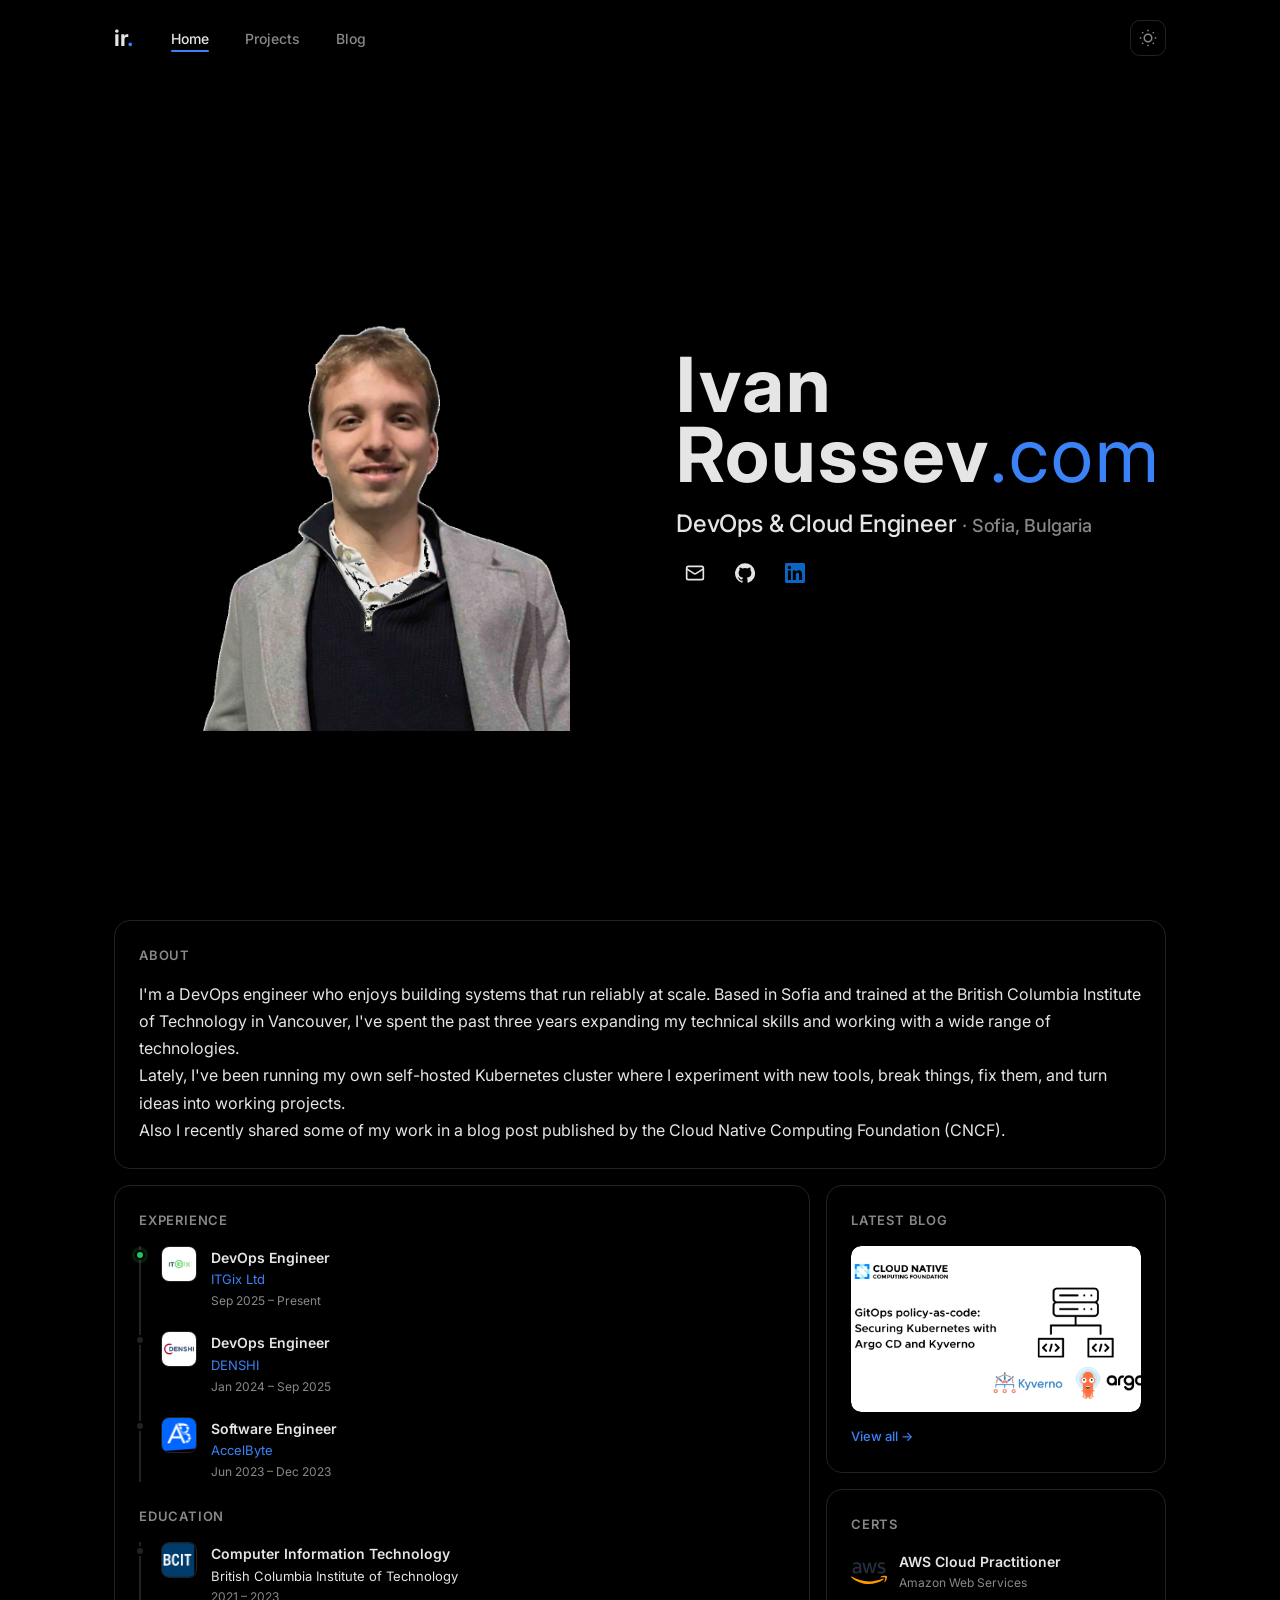
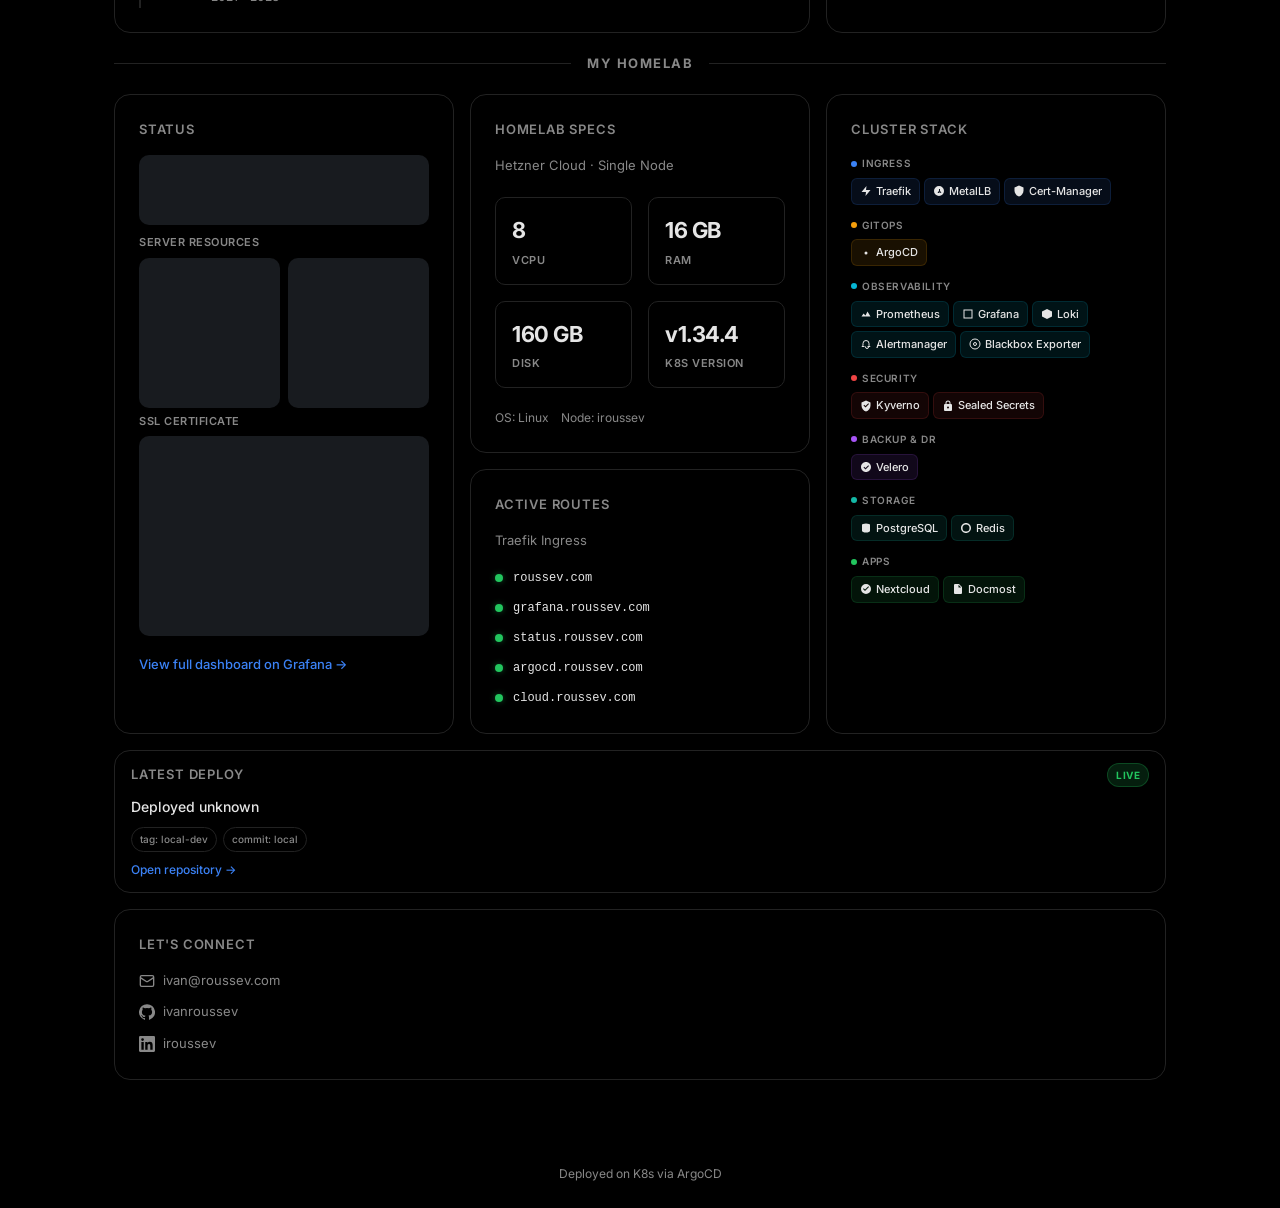
==== commit bbc1e14d: "new redesign" ====
--- a/index.html
+++ b/index.html
@@ -32,7 +32,7 @@
             } catch (e) {}
         })();
     </script>
-        <link rel="preload" as="image" href="/ivan-pfp.jpg" fetchpriority="high">
+        <link rel="preload" as="image" href="/pfp-no-bg.png" fetchpriority="high">
     <link href="https://fonts.googleapis.com/css2?family=Inter:wght@300;400;500;600;700&display=swap" rel="stylesheet">
     <link rel="stylesheet" href="/style.css">
         <script type="application/ld+json">
@@ -70,17 +70,13 @@
         <div class="hero-bg-shape hero-bg-shape-two" aria-hidden="true"></div>
         <div class="hero-profile-photo hero-photo-reveal">
             <div class="avatar-frame">
-                <img src="/ivan-pfp.jpg" alt="Ivan Roussev" class="avatar" width="640" height="640" loading="eager" decoding="async" fetchpriority="high">
+                <img src="/pfp-no-bg.png" alt="Ivan Roussev" class="avatar" width="880" height="1168" loading="eager" decoding="async" fetchpriority="high">
             </div>
         </div>
         <div class="hero-profile-content">
-            <h1 class="profile-name hero-reveal">Ivan Roussev</h1>
-            <p class="profile-value hero-reveal hero-reveal-delay-1">I build reliable infrastructure that <span class="profile-value-emphasis">doesn’t break at 2am.</span></p>
-            <p class="profile-meta hero-reveal hero-reveal-delay-2">DevOps & Cloud Engineer • Sofia, Bulgaria</p>
-            <div class="hero-actions hero-reveal hero-reveal-delay-3">
-                <div class="hero-cta-row">
-                    <a href="/projects" class="hero-cta hero-cta-primary">View My Work <span aria-hidden="true">→</span></a>
-                </div>
+            <h1 class="profile-name hero-reveal">Ivan Roussev<span class="name-tld">.com</span></h1>
+            <p class="profile-value hero-reveal hero-reveal-delay-1">DevOps & Cloud Engineer <span class="profile-location">· Sofia, Bulgaria</span></p>
+            <div class="hero-actions hero-reveal hero-reveal-delay-2">
                 <div class="social-row">
                     <a href="mailto:ivan@roussev.com" class="social-link social-link-email" aria-label="Email" title="Email">
                         <svg width="18" height="18" viewBox="0 0 24 24" fill="none" stroke="currentColor" stroke-width="2"><rect x="2" y="4" width="20" height="16" rx="2"/><path d="m22 7-8.97 5.7a1.94 1.94 0 0 1-2.06 0L2 7"/></svg>
@@ -94,17 +90,15 @@
                 </div>
             </div>
         </div>
-        <a href="#main-content" class="hero-scroll" aria-label="Scroll down to main content">
-            <span class="hero-scroll-arrow">↓</span>
-            <span class="hero-scroll-text">Scroll to see my work</span>
-        </a>
     </section>
 
     <main id="main-content" class="bento-grid">
 
         <section class="tile tile-about" aria-label="About">
             <h2>About</h2>
-            <p>I build and break infrastructure for a living. BCIT grad, currently working as a DevOps Engineer in Sofia. Most of what I know came from late night homelab sessions and curiosity driven rabbit holes. This site, the cluster it runs on, and the GitOps pipeline behind it are all self-hosted, all open source.</p>
+            <p>I'm a DevOps engineer who enjoys building systems that run reliably at scale. Based in Sofia and trained at the British Columbia Institute of Technology in Vancouver, I've spent the past three years expanding my technical skills and working with a wide range of technologies.</p>
+            <p>Lately, I've been running my own self-hosted Kubernetes cluster where I experiment with new tools, break things, fix them, and turn ideas into working projects.</p>
+            <p>Also I recently shared some of my work in a blog post published by the Cloud Native Computing Foundation (CNCF).</p>
         </section>
 
         <section class="tile tile-release" aria-label="Latest deployment">
@@ -263,104 +257,59 @@
             </ul>
         </section>
 
-        <section class="tile tile-infra" aria-label="Infrastructure">
-            <div class="infra-header">
-                <h2>Infrastructure</h2>
-                <span class="infra-badge">My Self-hosted K8s</span>
-            </div>
-
-            <div class="infra-diagram">
-                <!-- Traffic flow: left to right -->
-                <div class="infra-lane">
-                    <div class="infra-stage">
-                        <svg class="infra-stage-icon" width="28" height="28" viewBox="0 0 24 24" fill="none" stroke="currentColor" stroke-width="1.5" aria-hidden="true"><circle cx="12" cy="12" r="10"/><path d="M2 12h20M12 2a15.3 15.3 0 0 1 4 10 15.3 15.3 0 0 1-4 10 15.3 15.3 0 0 1-4-10 15.3 15.3 0 0 1 4-10z"/></svg>
-                        <div class="infra-stage-label">Traffic In</div>
-                    </div>
-                    <div class="infra-connector"><span></span></div>
-                </div>
-
-                <div class="infra-layer infra-layer--ingress">
-                    <div class="infra-layer-header">
-                        <span class="infra-layer-dot" style="background: #3b82f6"></span>
-                        Ingress
-                    </div>
-                    <div class="infra-layer-items">
-                        <div class="infra-node infra-node--blue">
-                            <svg class="infra-node-icon" width="18" height="18" viewBox="0 0 24 24" fill="currentColor" aria-hidden="true"><path d="M12 1.19c1.088 0 2.056.768 2.056 1.714 0 .947-.921 1.715-2.056 1.715-.13 0-.3-.022-.509-.064a.685.685 0 0 0-.475.076l-7.37 4.195a.344.344 0 0 0 .001.597l7.99 4.49c.208.116.461.116.669 0l8.034-4.468a.343.343 0 0 0 .003-.598l-2.507-1.424a.683.683 0 0 0-.67-.003l-2.647 1.468a.234.234 0 0 0-.119.18l-.001.025c0 .946-.921 1.714-2.056 1.714s-2.056-.768-2.056-1.714c0-.947.921-1.715 2.056-1.715.042 0 .09.002.145.007l.087.008.096.013a.685.685 0 0 0 .425-.08l3.913-2.173c.3-.166.662-.171.965-.017l.04.023 5.465 3.104c.686.39.693 1.368.03 1.773l-.037.021-3.656 2.033a.343.343 0 0 0 .007.604l3.62 1.906c.72.378.736 1.402.03 1.804l-10.995 6.272a1.03 1.03 0 0 1-1.019 0L.526 16.43a1.03 1.03 0 0 1 .034-1.806l3.66-1.911a.343.343 0 0 0 .01-.603L.524 10.029a1.03 1.03 0 0 1-.041-1.77l.036-.021L9.618 3.06a.688.688 0 0 0 .308-.369l.011-.036c.32-.952 1.046-1.466 2.063-1.466Zm5.076 12.63-4.492 2.586-.041.022c-.306.158-.671.152-.973-.018l-4.478-2.527a.682.682 0 0 0-.65-.01L3.86 15.224a.343.343 0 0 0-.012.602l7.887 4.515c.21.12.467.121.677 0l7.956-4.547a.343.343 0 0 0-.01-.602l-2.623-1.384a.683.683 0 0 0-.659.012z"/></svg>
-                            <span>Traefik</span>
-                        </div>
-                        <div class="infra-node infra-node--blue">
-                            <svg class="infra-node-icon" width="18" height="18" viewBox="0 0 24 24" fill="currentColor" aria-hidden="true"><path d="M2 12a10 10 0 1 1 20 0 10 10 0 0 1-20 0zm10-8a8 8 0 1 0 0 16 8 8 0 0 0 0-16zm-3.5 6.5L12 7l3.5 3.5h-2.25v4h-2.5v-4H8.5z"/></svg>
-                            <span>MetalLB</span>
-                        </div>
-                        <div class="infra-node infra-node--blue">
-                            <svg class="infra-node-icon" width="18" height="18" viewBox="0 0 24 24" fill="currentColor" aria-hidden="true"><path d="M11.9914 0a.8829.8829 0 00-.8718.817v3.0209A.8829.8829 0 0012 4.7207a.8829.8829 0 00.8803-.8803V.817a.8829.8829 0 00-.889-.817zm7.7048 3.1089a.8804.8804 0 00-.5214.1742l-2.374 1.9482a.8804.8804 0 00.5592 1.5622.8794.8794 0 00.5592-.2001l2.3714-1.9506a.8804.8804 0 00-.5944-1.534zm-15.3763.0133a.8829.8829 0 00-.611 1.5206l2.37 1.9506a.876.876 0 00.5606.2001v-.002a.8804.8804 0 00.5597-1.5602L4.8277 3.2831a.8829.8829 0 00-.5078-.161zm7.6598 3.2275a5.0456 5.0456 0 00-5.0262 5.0455v1.4876H5.787a.9672.9672 0 00-.9647.9643v9.1887a.9672.9672 0 00.9647.9643H18.213a.9672.9672 0 00.9643-.9643v-9.1907a.9672.9672 0 00-.9643-.9623h-1.1684v-1.4876a5.0456 5.0456 0 00-5.0649-5.0455zm.0127 2.8933a2.1522 2.1522 0 012.1593 2.1522v1.4876H9.8473v-1.4876a2.1522 2.1522 0 012.145-2.1522zm7.3812.5033a.8829.8829 0 10.0705 1.7632h3.0267a.8829.8829 0 000-1.7609H19.444a.8829.8829 0 00-.0705-.0023zm-17.8444.0023a.8829.8829 0 000 1.7609h2.9983a.8829.8829 0 000-1.7609zm10.4596 6.7746a1.2792 1.2792 0 01.641 2.3926v1.2453a.6298.6298 0 01-1.2595 0v-1.2453a1.2792 1.2792 0 01.6185-2.3926z"/></svg>
-                            <span>Cert-Manager</span>
-                        </div>
-                    </div>
-                </div>
-
-                <div class="infra-connector-h"><span></span></div>
-
-                <div class="infra-layer infra-layer--gitops">
-                    <div class="infra-layer-header">
-                        <span class="infra-layer-dot" style="background: #f59e0b"></span>
-                        GitOps
-                    </div>
-                    <div class="infra-layer-items">
-                        <div class="infra-node infra-node--orange">
-                            <svg class="infra-node-icon" width="18" height="18" viewBox="0 0 24 24" fill="currentColor" aria-hidden="true"><path d="M12.581 0c.436.037.871.1 1.299.186 1.679.383 3.121 1.213 4.382 2.365 1.161 1.06 1.917 2.372 2.335 3.881.089.321.216.56.586.624.205.035.238.245.239.43.003.646.002 1.294.002 1.94l-.002 1.21c-.001.356-.116.479-.466.474-.211-.003-.293.119-.344.291-.146.489-.33.966-.552 1.426-.818 1.682-2.084 2.938-3.688 3.87-.077.045-.155.088-.233.131-.252.137-.258.146-.155.415.114.299.358.529.664.625.269.096.553.134.827.21a.672.672 0 0 1 .236.094c-.066.082-.156.067-.231.082-.36.073-.713.184-1.086.17a1.275 1.275 0 0 1-.438-.064c-.114-.045-.152-.006-.176.109a5.354 5.354 0 0 0-.084.92c-.015.617-.071 1.23-.112 1.844-.042.598-.018.651.558.842.281.094.563.187.842.286.069.024.15.038.192.117-.04.057-.098.035-.146.035-.493.003-.985.005-1.478.001-.524-.005-.806-.282-.845-.803-.055-.762-.12-1.524-.182-2.286a.947.947 0 0 0-.026-.12c-.079.455-.065.879-.084 1.298-.023.528-.008 1.057-.007 1.584 0 .27.086.388.335.483.359.135.711.295 1.114.262.141-.012.276.062.402.129.032.017.073.033.069.073-.004.043-.049.047-.084.045-.657-.019-1.317.065-1.972-.028-.323-.046-.533-.236-.631-.552-.094-.303-.114-.617-.137-.93-.046-.626-.078-1.253-.116-1.88a.222.222 0 0 0-.061-.171.282.282 0 0 0-.031.193c-.002.956-.002 1.911-.001 2.866 0 .388.123.575.494.708.481.172.976.298 1.47.423.11.028.225.047.242.192h-1.852c-.051-.01-.103-.022-.155-.03-.701-.1-1.001-.372-1.143-1.042l-.067-.331-.226-1.103c-.069.12-.118.25-.144.386-.083.399-.151.802-.243 1.2-.113.493-.444.763-.932.857l-.33.063H8.558c.057-.171.216-.185.355-.221.476-.127.96-.223 1.417-.409a.603.603 0 0 0 .397-.521c.058-.435.002-.865-.013-1.296a1.528 1.528 0 0 0-.078-.315.405.405 0 0 0-.071.207c-.026.296-.049.591-.075.886-.038.432-.273.716-.679.81a1.702 1.702 0 0 1-.37.045c-.557.003-1.115-.001-1.673-.005-.048 0-.109.019-.148-.065.178-.103.377-.168.582-.187a5.67 5.67 0 0 0 .939-.193c.42-.114.522-.249.512-.687-.023-.931-.091-1.86-.069-2.791.004-.184.001-.368.001-.551a2.387 2.387 0 0 0-.05.385 40.299 40.299 0 0 1-.186 2.623c-.052.513-.296.748-.804.805-.446.051-.889.002-1.332-.02-.108-.006-.234.012-.339-.064.043-.066.106-.07.16-.087.362-.115.725-.224 1.086-.344.246-.081.35-.235.355-.492a2.241 2.241 0 0 0-.003-.232 45.315 45.315 0 0 1-.105-2.149 5.487 5.487 0 0 0-.035-.478c-.024-.188-.131-.287-.295-.258-.505.092-.99-.006-1.473-.139-.059-.016-.134-.007-.178-.088a.986.986 0 0 1 .285-.09c.255-.052.507-.121.753-.208.312-.112.564-.347.695-.651.089-.203.056-.317-.112-.398-1.418-.683-2.512-1.73-3.391-3.017a8.152 8.152 0 0 1-1.123-2.447c-.067-.246-.156-.3-.383-.26-.306.053-.401.006-.535-.273v-3.49c.144-.303.205-.341.534-.329.235.01.247-.004.309-.242.396-1.508 1.082-2.861 2.171-3.988C6.9 1.42 8.523.631 10.34.203c.456-.108.922-.15 1.387-.203h.854Zm7.974 8.948a7.34 7.34 0 0 0-.048-.938 8.353 8.353 0 0 0-.099-.65c-.598-2.964-2.344-5.02-5.051-6.268-1.553-.715-3.21-.835-4.878-.511-3.248.633-5.396 2.583-6.539 5.652-.436 1.173-.495 2.406-.37 3.65.087.935.339 1.846.745 2.694.585 1.213 1.444 2.207 2.477 3.058.343.286.719.528 1.121.719.235.111.247.105.245-.146.006-.16.003-.32-.009-.48-.125-1.02-.142-2.045-.169-3.069a.392.392 0 0 0-.184-.353c-.385-.268-.713-.592-.921-1.019-.474-.97-.372-2.361.813-3.215.136-.097.217-.19.198-.373a1.724 1.724 0 0 1 .031-.442c.177-1.187.748-2.138 1.722-2.84.68-.492 1.442-.772 2.286-.782.483-.007.953.11 1.414.244 1.609.467 2.846 2.07 2.845 3.697a.64.64 0 0 0 .268.565c.463.371.821.83.943 1.426.22 1.077-.083 1.982-.979 2.634-.266.194-.347.406-.333.698.002.047 0 .095-.002.142l-.062 1.439c-.025.586-.138 1.165-.117 1.754.008.223.006.226.201.128a7.46 7.46 0 0 0 2.393-1.903c1.32-1.577 2.074-3.372 2.059-5.511ZM9.117 12.102c1.489.021 2.443-1.578 1.716-2.879a1.937 1.937 0 0 0-1.699-.991c-1.094-.004-1.954.822-1.958 1.881-.005 1.148.813 1.985 1.941 1.989Zm5.794 0c1.101.002 1.935-.823 1.935-1.917 0-1.091-.846-1.949-1.92-1.947-1.064.003-1.94.866-1.943 1.915-.003 1.105.831 1.948 1.928 1.949Zm-1.472 1.937c-.208.128-.407.277-.63.384-.536.257-1.063.257-1.579-.048-.158-.094-.308-.201-.464-.298-.047-.028-.092-.103-.15-.062-.044.03-.01.1-.001.151.037.179.064.362.082.544.027.565.293.992.742 1.31a.984.984 0 0 0 .791.186c.565-.119 1.025-.614 1.124-1.218.043-.266.005-.544.109-.803a.133.133 0 0 0-.024-.146Zm-8.78-4.92c-.012-1.102.143-2.055.54-2.961.633-1.443 1.642-2.553 2.98-3.374a.378.378 0 0 1 .459.067c.06.06.036.118.01.178a1.09 1.09 0 0 1-.48.51c-1.079.639-1.829 1.571-2.357 2.688a6.325 6.325 0 0 0-.618 2.986c.055 1.309.439 2.516 1.213 3.588.088.104.148.23.173.365.01.08.059.168-.031.228a.312.312 0 0 1-.288.041.502.502 0 0 1-.234-.185c-.72-.979-1.193-2.056-1.331-3.273-.036-.326-.004-.653-.036-.858ZM8.94 2.34a.373.373 0 0 1 .378-.382c.211.001.409.226.416.473.004.138-.309.39-.476.386-.189-.005-.318-.2-.318-.477Zm-.465 7.48a.609.609 0 0 1 .586-.631c.38-.003.671.271.675.633.004.356-.27.622-.639.621-.38-.002-.621-.241-.622-.623Zm6.496.623c-.381-.002-.625-.255-.621-.646a.635.635 0 0 1 .596-.613.656.656 0 0 1 .669.643c.001.354-.275.618-.644.616Z"/></svg>
-                            <span>ArgoCD</span>
-                        </div>
-                    </div>
-                </div>
-
-                <div class="infra-connector-h"><span></span></div>
-
-                <div class="infra-layer infra-layer--apps">
-                    <div class="infra-layer-header">
-                        <span class="infra-layer-dot" style="background: #22c55e"></span>
-                        Application
-                    </div>
-                    <div class="infra-layer-items">
-                        <div class="infra-node infra-node--green infra-node--active">
-                            <svg class="infra-node-icon" width="18" height="18" viewBox="0 0 24 24" fill="none" stroke="currentColor" stroke-width="2" aria-hidden="true"><circle cx="12" cy="12" r="4"/><path d="M12 2v4m0 12v4M4.93 4.93l2.83 2.83m8.48 8.48l2.83 2.83M2 12h4m12 0h4M4.93 19.07l2.83-2.83m8.48-8.48l2.83-2.83"/></svg>
-                            <span>roussev.com</span>
-                            <span class="infra-node-you">you are here</span>
-                        </div>
-                    </div>
-                </div>
-            </div>
-
-            <!-- Bottom observability & policy bar -->
-            <div class="infra-bottom-bar">
-                <div class="infra-bottom-section">
-                    <div class="infra-bottom-label">
-                        <span class="infra-layer-dot" style="background: #06b6d4"></span>
-                        Observability
-                    </div>
-                    <div class="infra-bottom-items">
-                        <span class="infra-bottom-chip infra-bottom-chip--cyan"><svg width="14" height="14" viewBox="0 0 24 24" fill="currentColor" aria-hidden="true" style="vertical-align:-2px;margin-right:4px"><path d="M12 0C5.373 0 0 5.372 0 12c0 6.627 5.373 12 12 12s12-5.373 12-12c0-6.628-5.373-12-12-12zm0 22.46c-1.885 0-3.414-1.26-3.414-2.814h6.828c0 1.553-1.528 2.813-3.414 2.813zm5.64-3.745H6.36v-2.046h11.28v2.046zm-.04-3.098H6.391c-.037-.043-.075-.086-.111-.13-1.155-1.401-1.427-2.133-1.69-2.879-.005-.025 1.4.287 2.395.511 0 0 .513.119 1.262.255-.72-.843-1.147-1.915-1.147-3.01 0-2.406 1.845-4.508 1.18-6.207.648.053 1.34 1.367 1.387 3.422.689-.951.977-2.69.977-3.755 0-1.103.727-2.385 1.454-2.429-.648 1.069.168 1.984.894 4.256.272.854.237 2.29.447 3.201.07-1.892.395-4.652 1.595-5.605-.529 1.2.079 2.702.494 3.424.671 1.164 1.078 2.047 1.078 3.716a4.642 4.642 0 01-1.11 2.996c.792-.149 1.34-.283 1.34-.283l2.573-.502s-.374 1.538-1.81 3.019z"/></svg>Prometheus</span>
-                        <span class="infra-bottom-chip infra-bottom-chip--cyan"><svg width="14" height="14" viewBox="0 0 24 24" fill="currentColor" aria-hidden="true" style="vertical-align:-2px;margin-right:4px"><path d="M23.02 10.59a8.578 8.578 0 0 0-.862-3.034 8.911 8.911 0 0 0-1.789-2.445c.337-1.342-.413-2.505-.413-2.505-1.292-.08-2.113.4-2.416.62a9.17 9.17 0 0 0-.831-.311 9.867 9.867 0 0 0-.875-.161C14.557.753 12.94 0 12.94 0c-1.804 1.145-2.147 2.744-2.147 2.744l-.018.093a8.96 8.96 0 0 0-.711.231 8.869 8.869 0 0 0-1.557.87l-.063-.029c-2.497-.955-4.716.195-4.716.195-.203 2.658.996 4.33 1.235 4.636a11.608 11.608 0 0 0-.607 2.635C1.636 12.677.953 15.014.953 15.014c1.926 2.214 4.171 2.351 4.171 2.351.003-.002.006-.002.006-.005.285.509.615.994.986 1.446.156.19.32.371.488.548-.704 2.009.099 3.68.099 3.68 2.144.08 3.553-.937 3.849-1.173a9.784 9.784 0 0 0 3.164.501h.08l.055-.003.107-.002.103-.005.003.002c1.01 1.44 2.788 1.646 2.788 1.646 1.264-1.332 1.337-2.653 1.337-2.94v-.118c.265-.187.52-.387.758-.6a7.875 7.875 0 0 0 1.415-1.7c1.43.083 2.437-.885 2.437-.885-.236-1.49-1.085-2.216-1.264-2.354l-.065-.046c.008-.092.016-.18.02-.27.011-.162.016-.323.016-.48v-.253l-.005-.098-.008-.135a6.215 6.215 0 0 0-2.065-4.115 6.015 6.015 0 0 0-3.222-1.46 6.292 6.292 0 0 0-.85-.048l-.214.005a4.777 4.777 0 0 0-3.335 1.695c-.332.4-.592.84-.768 1.297a4.594 4.594 0 0 0-.312 1.817l.003.091c.005.055.007.11.013.164a3.615 3.615 0 0 0 .698 1.82 3.53 3.53 0 0 0 1.827 1.282c.33.098.66.14.971.137a2.634 2.634 0 0 0 1.46-.462.248.248 0 0 0 .039-.35.244.244 0 0 0-.309-.06 2.476 2.476 0 0 1-.836.274l-.165.008a2.59 2.59 0 0 1-1.493-.657 2.52 2.52 0 0 1-.805-1.475 2.306 2.306 0 0 1-.029-.444l.006-.122.007-.091a3.163 3.163 0 0 1 1.352-2.29 3.12 3.12 0 0 1 .937-.43 2.946 2.946 0 0 1 .776-.101h.201a4.041 4.041 0 0 1 1.635.49 3.94 3.94 0 0 1 1.602 1.662 3.77 3.77 0 0 1 .397 1.414l.008.226v.135l-.002.073a5.1 5.1 0 0 1-.347 1.566 5.31 5.31 0 0 1-.624 1.13 5.052 5.052 0 0 1-3.237 2.014 4.82 4.82 0 0 1-.649.066l-.039.003h-.287a6.776 6.776 0 0 1-5.116-2.539 6.616 6.616 0 0 1-.714-2.596l-.01-.159v-.329l.003-.163a8.707 8.707 0 0 1 .334-2.033c.128-.444.286-.872.473-1.277a7.04 7.04 0 0 1 1.456-2.1 5.925 5.925 0 0 1 1.477-1.069 7.177 7.177 0 0 1 .852-.329l.293-.086.296-.076.3-.065.153-.024.34-.044.169-.021.215-.021.213-.013.145-.007a7.999 7.999 0 0 1 1.708.125 8.253 8.253 0 0 1 3.72 1.77l.089.078c.06.052.114.107.171.159l.166.16.159.164a8.671 8.671 0 0 1 1.41 1.978l.08.156.14.309.065.15a8.848 8.848 0 0 1 .45 1.34.19.19 0 0 0 .201.142.186.186 0 0 0 .172-.184c.01-.246.002-.532-.024-.856z"/></svg>Grafana</span>
-                        <span class="infra-bottom-chip infra-bottom-chip--cyan"><svg width="14" height="14" viewBox="0 0 24 24" fill="currentColor" aria-hidden="true" style="vertical-align:-2px;margin-right:4px"><path d="M12 2L2 7v10l10 5 10-5V7L12 2zm0 2.18l7 3.5v7.64l-7 3.5-7-3.5V7.68l7-3.5z"/></svg>Loki</span>
-                        <span class="infra-bottom-chip infra-bottom-chip--cyan"><svg width="14" height="14" viewBox="0 0 24 24" fill="none" stroke="currentColor" stroke-width="2" aria-hidden="true" style="vertical-align:-2px;margin-right:4px"><path d="M15 17h5l-1.4-1.4A2 2 0 0 1 18 14.2V11a6 6 0 1 0-12 0v3.2a2 2 0 0 1-.6 1.4L4 17h5"/><path d="M9 17a3 3 0 0 0 6 0"/></svg>Alertmanager</span>
-                        <span class="infra-bottom-chip infra-bottom-chip--cyan"><svg width="14" height="14" viewBox="0 0 24 24" fill="none" stroke="currentColor" stroke-width="2" aria-hidden="true" style="vertical-align:-2px;margin-right:4px"><rect x="2" y="3" width="20" height="18" rx="2"/><circle cx="12" cy="12" r="3"/><path d="M2 9h20M2 15h20"/></svg>Blackbox Exporter</span>
-                    </div>
-                </div>
-            </div>
-            <div class="infra-bottom-bar">
-                <div class="infra-bottom-section">
-                    <div class="infra-bottom-label">
-                        <span class="infra-layer-dot" style="background: #ef4444"></span>
-                        Security
-                    </div>
-                    <div class="infra-bottom-items">
-                        <span class="infra-bottom-chip infra-bottom-chip--red"><svg width="14" height="14" viewBox="0 0 24 24" fill="currentColor" aria-hidden="true" style="vertical-align:-2px;margin-right:4px"><path d="M12 1L3 5v6c0 5.55 3.84 10.74 9 12 5.16-1.26 9-6.45 9-12V5l-9-4zm-1.06 14.54L7.4 12l1.41-1.41 2.12 2.12 4.24-4.24 1.41 1.41-5.64 5.66z"/></svg>Kyverno</span>
-                        <span class="infra-bottom-chip infra-bottom-chip--red"><svg width="14" height="14" viewBox="0 0 24 24" fill="currentColor" aria-hidden="true" style="vertical-align:-2px;margin-right:4px"><path d="M12 1L3 5v6c0 5.55 3.84 10.74 9 12 5.16-1.26 9-6.45 9-12V5l-9-4zm0 2.18l7 3.12v4.7c0 4.83-3.13 9.37-7 10.5-3.87-1.13-7-5.67-7-10.5V6.3l7-3.12zm-1 4.82v2h2v-2h-2zm0 4v6h2v-6h-2z"/></svg>Sealed Secrets</span>
-                    </div>
-                </div>
-            </div>
-            <div class="infra-bottom-hint">Spans entire cluster</div>
+        <section class="tile tile-stack" aria-label="Cluster Stack">
+            <h2>Cluster Stack</h2>
+            <div class="stack-group">
+                <span class="stack-group-label"><span class="stack-dot" style="background: #3b82f6"></span>Ingress</span>
+                <div class="stack-chips">
+                    <span class="stack-chip stack-chip--blue"><svg width="12" height="12" viewBox="0 0 24 24" fill="currentColor" aria-hidden="true"><path d="M13 2L3 14h9l-1 8 10-12h-9l1-8z"/></svg>Traefik</span>
+                    <span class="stack-chip stack-chip--blue"><svg width="12" height="12" viewBox="0 0 24 24" fill="currentColor" aria-hidden="true"><path d="M12 2a10 10 0 1 0 0 20 10 10 0 0 0 0-20zm-1 14H9l3-4.5V8h2v3.5L17 16h-2l-2-3v3h-2z"/></svg>MetalLB</span>
+                    <span class="stack-chip stack-chip--blue"><svg width="12" height="12" viewBox="0 0 24 24" fill="currentColor" aria-hidden="true"><path d="M12 1L3 5v6c0 5.55 3.84 10.74 9 12 5.16-1.26 9-6.45 9-12V5l-9-4z"/></svg>Cert-Manager</span>
+                </div>
+            </div>
+            <div class="stack-group">
+                <span class="stack-group-label"><span class="stack-dot" style="background: #f59e0b"></span>GitOps</span>
+                <div class="stack-chips">
+                    <span class="stack-chip stack-chip--orange"><svg width="12" height="12" viewBox="0 0 24 24" fill="currentColor" aria-hidden="true"><circle cx="12" cy="12" r="3"/><path d="M12 2v4m0 12v4M4.93 4.93l2.83 2.83m8.48 8.48l2.83 2.83M2 12h4m12 0h4M4.93 19.07l2.83-2.83m8.48-8.48l2.83-2.83"/></svg>ArgoCD</span>
+                </div>
+            </div>
+            <div class="stack-group">
+                <span class="stack-group-label"><span class="stack-dot" style="background: #06b6d4"></span>Observability</span>
+                <div class="stack-chips">
+                    <span class="stack-chip stack-chip--cyan"><svg width="12" height="12" viewBox="0 0 24 24" fill="currentColor" aria-hidden="true"><path d="M3 17l4-6 4 4 4-8 6 10H3z"/></svg>Prometheus</span>
+                    <span class="stack-chip stack-chip--cyan"><svg width="12" height="12" viewBox="0 0 24 24" fill="currentColor" aria-hidden="true"><path d="M3 3h18v18H3V3zm2 2v14h14V5H7z"/></svg>Grafana</span>
+                    <span class="stack-chip stack-chip--cyan"><svg width="12" height="12" viewBox="0 0 24 24" fill="currentColor" aria-hidden="true"><path d="M12 2L2 7v10l10 5 10-5V7L12 2z"/></svg>Loki</span>
+                    <span class="stack-chip stack-chip--cyan"><svg width="12" height="12" viewBox="0 0 24 24" fill="none" stroke="currentColor" stroke-width="2" aria-hidden="true"><path d="M15 17h5l-1.4-1.4A2 2 0 0 1 18 14.2V11a6 6 0 1 0-12 0v3.2c0 .5-.2 1-.6 1.4L4 17h5m2 0v1a3 3 0 0 0 6 0v-1"/></svg>Alertmanager</span>
+                    <span class="stack-chip stack-chip--cyan"><svg width="12" height="12" viewBox="0 0 24 24" fill="none" stroke="currentColor" stroke-width="2" aria-hidden="true"><circle cx="12" cy="12" r="10"/><circle cx="12" cy="12" r="3"/></svg>Blackbox Exporter</span>
+                </div>
+            </div>
+            <div class="stack-group">
+                <span class="stack-group-label"><span class="stack-dot" style="background: #ef4444"></span>Security</span>
+                <div class="stack-chips">
+                    <span class="stack-chip stack-chip--red"><svg width="12" height="12" viewBox="0 0 24 24" fill="currentColor" aria-hidden="true"><path d="M12 1L3 5v6c0 5.55 3.84 10.74 9 12 5.16-1.26 9-6.45 9-12V5l-9-4zm-1 14l-4-4 1.4-1.4L11 12.2l5.6-5.6L18 8l-7 7z"/></svg>Kyverno</span>
+                    <span class="stack-chip stack-chip--red"><svg width="12" height="12" viewBox="0 0 24 24" fill="currentColor" aria-hidden="true"><path d="M18 8h-1V6A5 5 0 0 0 7 6v2H6a2 2 0 0 0-2 2v10a2 2 0 0 0 2 2h12a2 2 0 0 0 2-2V10a2 2 0 0 0-2-2zM9 6a3 3 0 0 1 6 0v2H9V6zm3 11a2 2 0 1 1 0-4 2 2 0 0 1 0 4z"/></svg>Sealed Secrets</span>
+                </div>
+            </div>
+            <div class="stack-group">
+                <span class="stack-group-label"><span class="stack-dot" style="background: #a855f7"></span>Backup & DR</span>
+                <div class="stack-chips">
+                    <span class="stack-chip stack-chip--purple"><svg width="12" height="12" viewBox="0 0 24 24" fill="currentColor" aria-hidden="true"><path d="M12 2C6.48 2 2 6.48 2 12s4.48 10 10 10 10-4.48 10-10S17.52 2 12 2zm-1 15l-4-4 1.4-1.4L11 14.2l5.6-5.6L18 10l-7 7z"/></svg>Velero</span>
+                </div>
+            </div>
+            <div class="stack-group">
+                <span class="stack-group-label"><span class="stack-dot" style="background: #14b8a6"></span>Storage</span>
+                <div class="stack-chips">
+                    <span class="stack-chip stack-chip--teal"><svg width="12" height="12" viewBox="0 0 24 24" fill="currentColor" aria-hidden="true"><ellipse cx="12" cy="6" rx="8" ry="3"/><path d="M4 6v6c0 1.66 3.58 3 8 3s8-1.34 8-3V6M4 12v6c0 1.66 3.58 3 8 3s8-1.34 8-3v-6"/></svg>PostgreSQL</span>
+                    <span class="stack-chip stack-chip--teal"><svg width="12" height="12" viewBox="0 0 24 24" fill="currentColor" aria-hidden="true"><path d="M12 2C6.48 2 2 6.48 2 12s4.48 10 10 10 10-4.48 10-10S17.52 2 12 2zm0 3a7 7 0 0 1 0 14 7 7 0 0 1 0-14z"/></svg>Redis</span>
+                </div>
+            </div>
+            <div class="stack-group">
+                <span class="stack-group-label"><span class="stack-dot" style="background: #22c55e"></span>Apps</span>
+                <div class="stack-chips">
+                    <span class="stack-chip stack-chip--green"><svg width="12" height="12" viewBox="0 0 24 24" fill="currentColor" aria-hidden="true"><path d="M12 2a10 10 0 1 0 0 20 10 10 0 0 0 0-20zm-2 14l-4-4 1.4-1.4L10 13.2l6.6-6.6L18 8l-8 8z"/></svg>Nextcloud</span>
+                    <span class="stack-chip stack-chip--green"><svg width="12" height="12" viewBox="0 0 24 24" fill="currentColor" aria-hidden="true"><path d="M14 2H6a2 2 0 0 0-2 2v16a2 2 0 0 0 2 2h12a2 2 0 0 0 2-2V8l-6-6zm-1 9V3.5L18.5 9H13z"/></svg>Docmost</span>
+                </div>
+            </div>
         </section>
 
         <section class="tile tile-contact" aria-label="Contact">
--- a/style.css
+++ b/style.css
@@ -2,8 +2,8 @@
 *, *::before, *::after { box-sizing: border-box; margin: 0; padding: 0; }
 
 :root {
-    --bg: #0a0a0a;
-    --bg-tile: #141414;
+    --bg: #000000;
+    --bg-tile: #000000;
     --border: #222;
     --text: #e5e5e5;
     --text-muted: #888;
@@ -16,7 +16,7 @@
 }
 
 [data-theme="light"] {
-    --bg: #f5f5f5;
+    --bg: #ffffff;
     --bg-tile: #ffffff;
     --border: #e0e0e0;
     --text: #1a1a1a;
@@ -48,35 +48,16 @@
     transition: background 0.3s, color 0.3s;
 }
 body::before {
-    content: '';
-    position: fixed;
-    inset: 0;
-    pointer-events: none;
-    z-index: -2;
-    background:
-        radial-gradient(900px 560px at 18% 16%, rgba(59, 130, 246, 0.08), transparent 62%),
-        radial-gradient(760px 500px at 82% 8%, rgba(14, 165, 233, 0.07), transparent 65%),
-        linear-gradient(180deg, rgba(255,255,255,0.01), rgba(0,0,0,0));
+    display: none;
 }
 body::after {
-    content: '';
-    position: fixed;
-    inset: 0;
-    pointer-events: none;
-    z-index: -1;
-    opacity: 0.06;
-    background-image: radial-gradient(circle at 1px 1px, rgba(255,255,255,0.6) 0.6px, transparent 0);
-    background-size: 3px 3px;
+    display: none;
 }
 [data-theme="light"] body::before {
-    background:
-        radial-gradient(920px 600px at 16% 12%, rgba(37, 99, 235, 0.08), transparent 62%),
-        radial-gradient(700px 480px at 82% 8%, rgba(56, 189, 248, 0.1), transparent 64%),
-        linear-gradient(180deg, #f7f9ff 0%, #f4f6fb 52%, #f5f5f5 100%);
+    display: none;
 }
 [data-theme="light"] body::after {
-    opacity: 0.04;
-    background-image: radial-gradient(circle at 1px 1px, rgba(2, 6, 23, 0.35) 0.6px, transparent 0);
+    display: none;
 }
 a { color: var(--accent); text-decoration: none; }
 a:hover { text-decoration: underline; }
@@ -115,11 +96,11 @@
     left: 0;
     right: 0;
     z-index: 50;
-    background: linear-gradient(to bottom, rgba(10,10,10,0.9), rgba(10,10,10,0));
+    background: linear-gradient(to bottom, rgba(0,0,0,0.9), rgba(0,0,0,0));
     transition: background 0.25s ease, backdrop-filter 0.25s ease, border-color 0.25s ease;
 }
 [data-theme="light"] .home-page .site-header {
-    background: linear-gradient(to bottom, rgba(245,245,245,0.92), rgba(245,245,245,0));
+    background: linear-gradient(to bottom, rgba(255,255,255,0.92), rgba(255,255,255,0));
 }
 .home-page .site-header.scrolled {
     background: rgba(10, 10, 10, 0.58);
@@ -160,8 +141,8 @@
 .nav-link:hover::after { transform: scaleX(1); }
 .nav-link.active {
     color: var(--text);
-    background: var(--accent-soft);
-    box-shadow: inset 0 0 0 1px rgba(59, 130, 246, 0.2);
+    background: transparent;
+    box-shadow: none;
 }
 .nav-link.active::after { transform: scaleX(1); }
 .theme-toggle { margin-left: auto; background: var(--bg-tile); border: 1px solid var(--border); border-radius: 10px; padding: 8px; cursor: pointer; color: var(--text-muted); display: flex; align-items: center; transition: border-color 0.2s, color 0.2s; }
@@ -183,65 +164,20 @@
     padding-top: 88px;
     padding-bottom: 46px;
     position: relative;
-    scroll-snap-align: start;
     isolation: isolate;
 }
-.hero-profile::before {
-    content: '';
-    position: absolute;
-    inset: 8% 0 10% 0;
-    pointer-events: none;
-    z-index: -2;
-    opacity: 0.16;
-    background-image:
-        linear-gradient(to right, rgba(59, 130, 246, 0.14) 1px, transparent 1px),
-        linear-gradient(to bottom, rgba(59, 130, 246, 0.14) 1px, transparent 1px);
-    background-size: 34px 34px;
-    mask-image: radial-gradient(closest-side at 38% 38%, #000 0%, rgba(0,0,0,0.82) 58%, rgba(0,0,0,0) 100%);
-}
-[data-theme="light"] .hero-profile::before {
-    opacity: 0.1;
-}
+.hero-profile::before { display: none; }
+[data-theme="light"] .hero-profile::before { display: none; }
 .home-page {
-    scroll-snap-type: y proximity;
-}
-.hero-bg-shape {
-    position: absolute;
-    border-radius: 999px;
-    filter: blur(44px);
-    pointer-events: none;
-    z-index: -1;
-    opacity: 0.25;
-}
-.hero-bg-shape-one {
-    width: 280px;
-    height: 280px;
-    background: rgba(37, 99, 235, 0.45);
-    left: -40px;
-    top: 17%;
-}
-.hero-bg-shape-two {
-    width: 240px;
-    height: 240px;
-    background: rgba(14, 165, 233, 0.3);
-    right: 22%;
-    bottom: 14%;
-}
+}
+.hero-bg-shape { display: none; }
 .hero-profile-content { display: flex; flex-direction: column; align-items: flex-start; max-width: 640px; }
 .hero-profile .social-row { justify-content: flex-start; gap: 12px; }
 .hero-profile-photo {
     position: relative;
     transform: translateY(-10px);
 }
-.hero-profile-photo::before {
-    content: '';
-    position: absolute;
-    inset: -20% -18%;
-    border-radius: 999px;
-    z-index: -1;
-    background: radial-gradient(circle, rgba(59, 130, 246, 0.18) 0%, rgba(56, 189, 248, 0.1) 35%, rgba(0,0,0,0) 70%);
-    filter: blur(10px);
-}
+.hero-profile-photo::before { display: none; }
 .hero-scroll {
     position: absolute;
     bottom: 14px;
@@ -275,7 +211,7 @@
     gap: 16px;
     scroll-margin-top: 84px;
 }
-.bento-grid .tile { scroll-snap-align: start; }
+.bento-grid .tile { }
 
 /* === TILE BASE === */
 .tile { background: var(--bg-tile); border: 1px solid var(--border); border-radius: var(--radius); padding: 24px; transition: border-color 0.2s, transform 0.2s, background 0.3s; }
@@ -295,43 +231,47 @@
 .section-divider { grid-column: 1 / 4; grid-row: 4; display: flex; align-items: center; gap: 16px; padding: 4px 0; }
 .section-divider::before, .section-divider::after { content: ''; flex: 1; height: 1px; background: var(--border); }
 .section-divider-text { font-size: 13px; font-weight: 700; text-transform: uppercase; letter-spacing: 1.5px; color: var(--text-muted); white-space: nowrap; }
-.tile-status { grid-column: 1; grid-row: 5; }
+.tile-status { grid-column: 1; grid-row: 5 / 7; }
 .tile-specs { grid-column: 2; grid-row: 5; }
-.tile-routes { grid-column: 3; grid-row: 5; }
-.tile-infra { grid-column: 1 / 4; grid-row: 6; }
+.tile-routes { grid-column: 2; grid-row: 6; }
+.tile-stack { grid-column: 3; grid-row: 5 / 7; }
 .tile-release { grid-column: 1 / 4; grid-row: 7; }
 .tile-contact { grid-column: 1 / 4; grid-row: 8; }
 
 /* === PROFILE === */
 .avatar-frame {
-    width: 282px;
-    height: 282px;
+    width: 520px;
+    height: 520px;
     margin: 0;
     padding: 0;
-    border-radius: 16px;
-    border: 1px solid rgba(59, 130, 246, 0.24);
-    box-shadow: 0 10px 30px rgba(0,0,0,0.1), 0 0 0 1px rgba(255,255,255,0.05) inset;
-    transition: transform 0.28s ease, box-shadow 0.28s ease;
+    border-radius: 20px;
+    border: none;
+    box-shadow: none;
+    background: transparent;
     overflow: hidden;
 }
 .avatar {
     width: 100%;
     height: 100%;
-    border-radius: 14px;
+    border-radius: 20px;
     border: none;
-    object-fit: cover;
+    object-fit: contain;
     display: block;
 }
 .hero-profile-photo:hover .avatar-frame {
-    transform: scale(1.03);
-    box-shadow: 0 16px 40px rgba(0,0,0,0.2), 0 0 0 1px rgba(59,130,246,0.35) inset;
+    transform: none;
+    box-shadow: none;
 }
 .profile-name {
     font-size: clamp(48px, 7.4vw, 76px);
     font-weight: 700;
     line-height: 0.92;
-    letter-spacing: -1.7px;
+    letter-spacing: 2px;
     margin-bottom: 16px;
+}
+.name-tld {
+    color: var(--accent);
+    font-weight: 400;
 }
 .profile-value {
     display: block;
@@ -346,6 +286,10 @@
     color: #8ab4ff;
     font-weight: 700;
 }
+.profile-location {
+    color: var(--text-muted);
+    font-size: 0.75em;
+}
 [data-theme="light"] .profile-value-emphasis {
     color: #1d4ed8;
 }
@@ -378,14 +322,15 @@
     transform: translateY(-2px);
 }
 .hero-cta-primary {
-    background: var(--accent);
-    border-color: var(--accent);
-    color: #fff;
-    box-shadow: 0 8px 24px rgba(37, 99, 235, 0.28);
+    background: transparent;
+    border-color: var(--border);
+    color: var(--text);
+    box-shadow: none;
 }
 .hero-cta-primary:hover {
-    filter: brightness(1.06);
-    box-shadow: 0 12px 28px rgba(37, 99, 235, 0.34);
+    border-color: var(--text-muted);
+    box-shadow: none;
+    filter: none;
 }
 .profile-meta {
     font-size: 14px;
@@ -403,32 +348,35 @@
     justify-content: center;
     border-radius: 10px;
     color: var(--text-muted);
-    border: 1px solid color-mix(in srgb, var(--border) 70%, transparent);
-    background: var(--bg-tile);
-    transition: color 0.2s, border-color 0.2s, transform 0.2s ease, background 0.2s;
+    border: none;
+    background: transparent;
+    transition: color 0.2s, transform 0.2s ease;
 }
 .social-link:hover {
     text-decoration: none;
     transform: translateY(-2px);
 }
 .social-link svg { width: 20px; height: 20px; }
-.social-link-email:hover { color: var(--accent); }
-.social-link-github:hover { color: var(--accent); }
-.social-link-linkedin:hover { color: var(--accent); }
+.social-link-email { color: var(--text); }
+.social-link-email:hover { color: var(--text-muted); }
+.social-link-github { color: var(--text); }
+.social-link-github:hover { color: var(--text-muted); }
+.social-link-linkedin { color: #0a66c2; }
+.social-link-linkedin:hover { color: #004182; }
 
 .hero-reveal {
-    opacity: 0;
-    transform: translateY(14px);
-    animation: heroReveal 0.7s ease forwards;
-}
-.hero-reveal-delay-1 { animation-delay: 0.15s; }
-.hero-reveal-delay-2 { animation-delay: 0.28s; }
-.hero-reveal-delay-3 { animation-delay: 0.41s; }
-.hero-reveal-delay-4 { animation-delay: 0.54s; }
+    opacity: 1;
+    transform: none;
+    animation: none;
+}
+.hero-reveal-delay-1 { animation-delay: 0s; }
+.hero-reveal-delay-2 { animation-delay: 0s; }
+.hero-reveal-delay-3 { animation-delay: 0s; }
+.hero-reveal-delay-4 { animation-delay: 0s; }
 .hero-photo-reveal {
-    opacity: 0;
-    transform: translateY(6px) scale(0.98);
-    animation: heroPhotoReveal 0.75s ease forwards;
+    opacity: 1;
+    transform: none;
+    animation: none;
 }
 @keyframes heroPhotoReveal {
     to {
@@ -529,7 +477,7 @@
     border-radius: var(--radius-sm);
     overflow: hidden;
     background: #181b1f;
-    height: 120px;
+    height: 200px;
     margin-bottom: 4px;
 }
 [data-theme="light"] .tile-status .ssl-embed { background: #f4f5f5; }
@@ -554,239 +502,70 @@
 .routes-item a:hover { color: var(--accent); }
 
 
-/* === INFRA DIAGRAM === */
-.tile-infra { padding: 28px; }
-
-.infra-header {
-    display: flex;
-    align-items: center;
-    gap: 12px;
-    margin-bottom: 24px;
-}
-.infra-header h2 { margin-bottom: 0; }
-.infra-badge {
-    font-size: 11px;
-    font-weight: 500;
-    padding: 3px 10px;
-    border-radius: 20px;
-    background: var(--accent-soft);
-    color: var(--text-muted);
-    border: 1px solid var(--border);
-}
-
-/* Main diagram — CSS Grid for reliable layout */
-.infra-diagram {
-    display: grid;
-    grid-template-columns: auto auto 1fr auto 1fr auto 1fr;
-    align-items: center;
-    gap: 0;
-    overflow-x: auto;
-    padding-bottom: 8px;
-    margin-bottom: 20px;
-}
-
-/* Entry lane (traffic in) */
-.infra-lane {
-    display: flex;
-    align-items: center;
-    gap: 0;
-}
-.infra-stage {
-    display: flex;
-    flex-direction: column;
-    align-items: center;
-    gap: 6px;
-    padding: 12px 8px;
-}
-.infra-stage-icon { font-size: 24px; line-height: 1; }
-.infra-stage-label {
+/* === CLUSTER STACK === */
+.stack-group {
+    margin-bottom: 12px;
+}
+.stack-group:last-child { margin-bottom: 0; }
+.stack-group-label {
+    display: flex;
+    align-items: center;
+    gap: 5px;
     font-size: 10px;
     font-weight: 600;
     text-transform: uppercase;
-    letter-spacing: 0.5px;
-    color: var(--text-muted);
-    white-space: nowrap;
-}
-
-/* Horizontal connectors */
-.infra-connector,
-.infra-connector-h {
-    display: flex;
-    align-items: center;
-    justify-content: center;
-    padding: 0 4px;
-}
-.infra-connector span,
-.infra-connector-h span {
-    display: block;
-    width: 28px;
-    height: 2px;
-    background: var(--border);
-    position: relative;
-}
-.infra-connector span::after,
-.infra-connector-h span::after {
-    content: '';
-    position: absolute;
-    right: -1px;
-    top: -3px;
-    border: 4px solid transparent;
-    border-left: 5px solid var(--border);
-}
-
-/* Layer cards */
-.infra-layer {
-    min-width: 150px;
-    background: var(--bg);
-    border: 1px solid var(--border);
-    border-radius: 12px;
-    padding: 14px;
-    transition: border-color 0.2s, box-shadow 0.2s;
-    align-self: stretch;
-}
-.infra-layer:hover {
-    border-color: var(--text-muted);
-    box-shadow: 0 4px 20px rgba(0,0,0,0.15);
-}
-
-.infra-layer-header {
-    display: flex;
-    align-items: center;
-    gap: 8px;
-    font-size: 11px;
-    font-weight: 700;
-    text-transform: uppercase;
-    letter-spacing: 0.8px;
-    color: var(--text-muted);
-    margin-bottom: 12px;
-    padding-bottom: 8px;
-    border-bottom: 1px solid var(--border);
-}
-.infra-layer-dot {
-    display: inline-block;
-    width: 8px;
-    height: 8px;
-    border-radius: 50%;
-}
-
-.infra-layer-items {
-    display: flex;
-    flex-direction: column;
-    gap: 6px;
-}
-
-/* Individual nodes */
-.infra-node {
-    display: flex;
-    align-items: center;
-    gap: 8px;
-    padding: 8px 10px;
-    border-radius: 8px;
-    font-size: 12px;
-    font-weight: 500;
-    color: var(--text);
-    border: 1px solid transparent;
-    transition: transform 0.2s, border-color 0.2s;
-}
-.infra-node:hover { transform: translateX(2px); }
-.infra-node-icon { width: 18px; height: 18px; flex-shrink: 0; }
-
-/* Color variants */
-.infra-node--blue { background: rgba(59, 130, 246, 0.08); }
-.infra-node--blue:hover { border-color: rgba(59, 130, 246, 0.3); }
-
-.infra-node--orange { background: rgba(245, 158, 11, 0.08); }
-.infra-node--orange:hover { border-color: rgba(245, 158, 11, 0.3); }
-
-.infra-node--green { background: rgba(34, 197, 94, 0.08); }
-.infra-node--green:hover { border-color: rgba(34, 197, 94, 0.3); }
-
-.infra-node--purple { background: rgba(168, 85, 247, 0.08); }
-.infra-node--purple:hover { border-color: rgba(168, 85, 247, 0.3); }
-
-/* Active node (roussev.com) */
-.infra-node--active {
-    border-color: rgba(34, 197, 94, 0.4);
-    background: rgba(34, 197, 94, 0.12);
-    box-shadow: 0 0 12px rgba(34, 197, 94, 0.1);
-}
-.infra-node-you {
-    font-size: 9px;
-    font-weight: 600;
-    text-transform: uppercase;
-    letter-spacing: 0.5px;
-    color: var(--green);
-    margin-left: auto;
-    white-space: nowrap;
-    animation: youPulse 2s ease infinite;
-}
-@keyframes youPulse {
-    0%, 100% { opacity: 0.6; }
-    50% { opacity: 1; }
-}
-
-/* Bottom bar — observability & policy */
-.infra-bottom-bar {
-    display: flex;
-    align-items: center;
-    gap: 16px;
-    padding: 14px 16px;
-    background: var(--bg);
-    border: 1px dashed var(--border);
-    border-radius: 10px;
-    margin-bottom: 8px;
-}
-.infra-bottom-section {
-    display: flex;
-    align-items: center;
-    gap: 10px;
-    flex-wrap: wrap;
-}
-.infra-bottom-label {
-    display: flex;
-    align-items: center;
-    gap: 6px;
-    font-size: 10px;
-    font-weight: 700;
-    text-transform: uppercase;
     letter-spacing: 0.6px;
     color: var(--text-muted);
-    white-space: nowrap;
-}
-.infra-bottom-divider {
-    width: 1px;
-    height: 24px;
-    background: var(--border);
-}
-.infra-bottom-items {
-    display: flex;
-    gap: 6px;
+    margin-bottom: 6px;
+}
+.stack-dot {
+    display: inline-block;
+    width: 6px;
+    height: 6px;
+    border-radius: 50%;
+}
+.stack-chips {
+    display: flex;
     flex-wrap: wrap;
-}
-.infra-bottom-chip {
-    display: inline-block;
+    gap: 4px;
+}
+.stack-chip {
+    display: inline-flex;
+    align-items: center;
+    gap: 4px;
     font-size: 11px;
     font-weight: 500;
-    padding: 4px 10px;
+    padding: 3px 8px;
     border-radius: 6px;
     color: var(--text);
-    transition: transform 0.15s;
-}
-.infra-bottom-chip:hover { transform: translateY(-1px); }
-.infra-bottom-chip--cyan {
+}
+.stack-chip--blue {
+    background: rgba(59, 130, 246, 0.1);
+    border: 1px solid rgba(59, 130, 246, 0.15);
+}
+.stack-chip--orange {
+    background: rgba(245, 158, 11, 0.1);
+    border: 1px solid rgba(245, 158, 11, 0.15);
+}
+.stack-chip--cyan {
     background: rgba(6, 182, 212, 0.1);
-    border: 1px solid rgba(6, 182, 212, 0.2);
-}
-.infra-bottom-chip--red {
+    border: 1px solid rgba(6, 182, 212, 0.15);
+}
+.stack-chip--red {
     background: rgba(239, 68, 68, 0.08);
-    border: 1px solid rgba(239, 68, 68, 0.2);
-}
-.infra-bottom-hint {
-    text-align: center;
-    font-size: 10px;
-    color: var(--text-muted);
-    opacity: 0.6;
-    letter-spacing: 0.3px;
+    border: 1px solid rgba(239, 68, 68, 0.15);
+}
+.stack-chip--purple {
+    background: rgba(168, 85, 247, 0.1);
+    border: 1px solid rgba(168, 85, 247, 0.15);
+}
+.stack-chip--teal {
+    background: rgba(20, 184, 166, 0.1);
+    border: 1px solid rgba(20, 184, 166, 0.15);
+}
+.stack-chip--green {
+    background: rgba(34, 197, 94, 0.1);
+    border: 1px solid rgba(34, 197, 94, 0.15);
 }
 
 /* === MISC TILES === */
@@ -818,7 +597,7 @@
 @media (max-width: 900px) {
     .hero-profile { padding: 76px 16px 40px; min-height: 100dvh; gap: 28px; }
     .hero-profile-photo { transform: translateY(0); }
-    .avatar-frame { width: 216px; height: 216px; }
+    .avatar-frame { width: 400px; height: 400px; }
     .bento-grid { grid-template-columns: repeat(2, 1fr); padding: 16px 16px 40px; scroll-margin-top: 72px; }
     .tile-about { grid-column: 1 / 3; grid-row: auto; }
     .tile-release { grid-column: 1 / 3; grid-row: auto; }
@@ -830,9 +609,7 @@
     .tile-specs { grid-column: 1 / 3; grid-row: auto; }
     .tile-routes { grid-column: 1 / 3; grid-row: auto; }
     .tile-education { grid-column: 1 / 3; grid-row: auto; }
-    .tile-infra { grid-column: 1 / 3; grid-row: auto; }
-    .tile-now { grid-column: 1; grid-row: auto; }
-    .tile-contact { grid-column: 2; grid-row: auto; }
+    .tile-stack { grid-column: 1 / 3; grid-row: auto; }
 }
 @media (max-width: 600px) {
     .hero-profile {
@@ -846,7 +623,7 @@
     .hero-profile-content { align-items: center; }
     .hero-profile .social-row { justify-content: center; }
     .hero-profile::before { display: none; }
-    .avatar-frame { width: 178px; height: 178px; }
+    .avatar-frame { width: 300px; height: 300px; }
     .hero-bg-shape-two { right: 0; bottom: 18%; }
     .profile-name { font-size: 34px; line-height: 1; margin-bottom: 8px; max-width: 11ch; }
     .profile-value { font-size: 17px; margin-bottom: 8px; max-width: 24ch; margin-left: auto; margin-right: auto; }
@@ -860,32 +637,7 @@
     .tile-contact { order: 99; }
     .site-header { padding: 16px; }
     .tile-release { min-height: auto; padding: 14px 16px; }
-    .infra-diagram {
-        display: flex;
-        flex-direction: column;
-        align-items: stretch;
-        gap: 0;
-    }
-    .infra-lane { justify-content: center; }
-    .infra-connector, .infra-connector-h {
-        padding: 4px 0;
-        justify-content: center;
-    }
-    .infra-connector span, .infra-connector-h span {
-        width: 2px;
-        height: 20px;
-    }
-    .infra-connector span::after, .infra-connector-h span::after {
-        right: -3px;
-        top: auto;
-        bottom: -1px;
-        border: 4px solid transparent;
-        border-top: 5px solid var(--border);
-        border-left-color: transparent;
-    }
-    .infra-layer { min-width: unset; }
-    .infra-bottom-bar { flex-direction: column; align-items: flex-start; }
-    .infra-bottom-divider { width: 100%; height: 1px; }
+
 }
 
 @media (prefers-reduced-motion: reduce) {
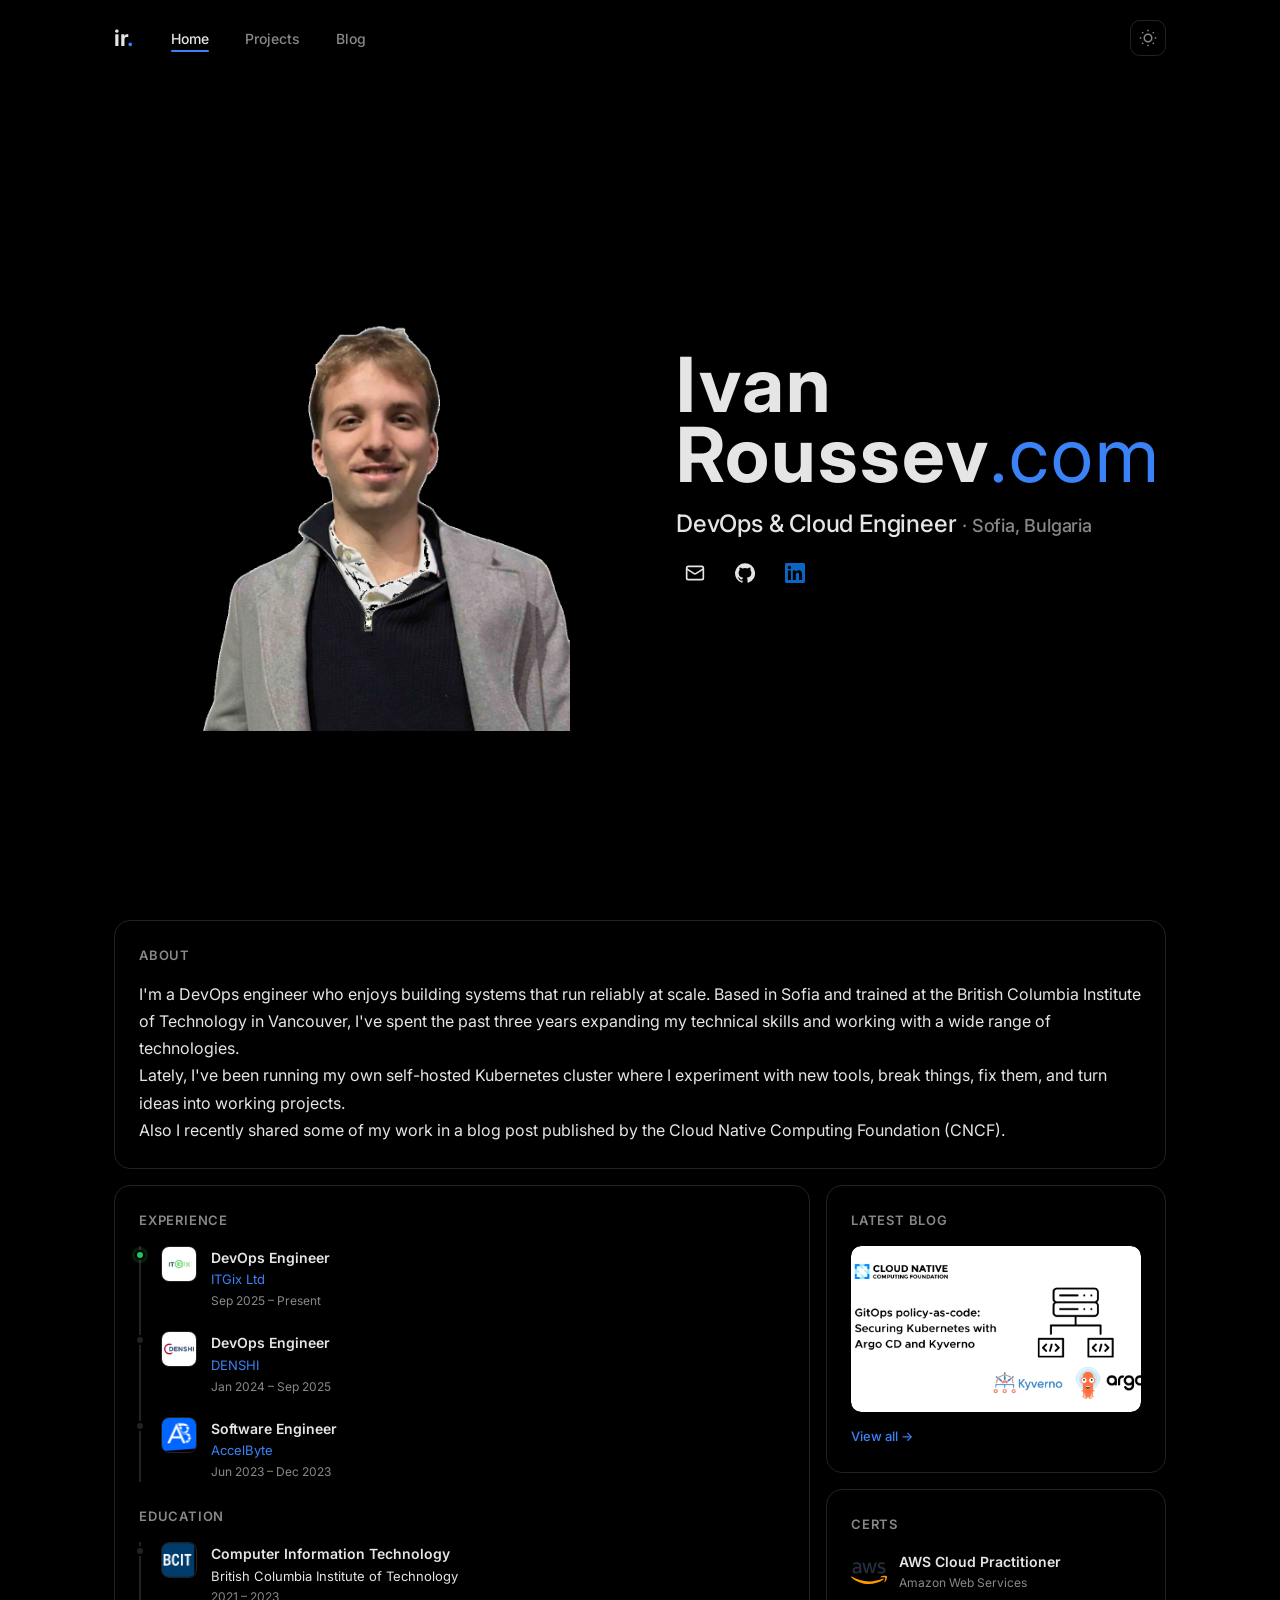
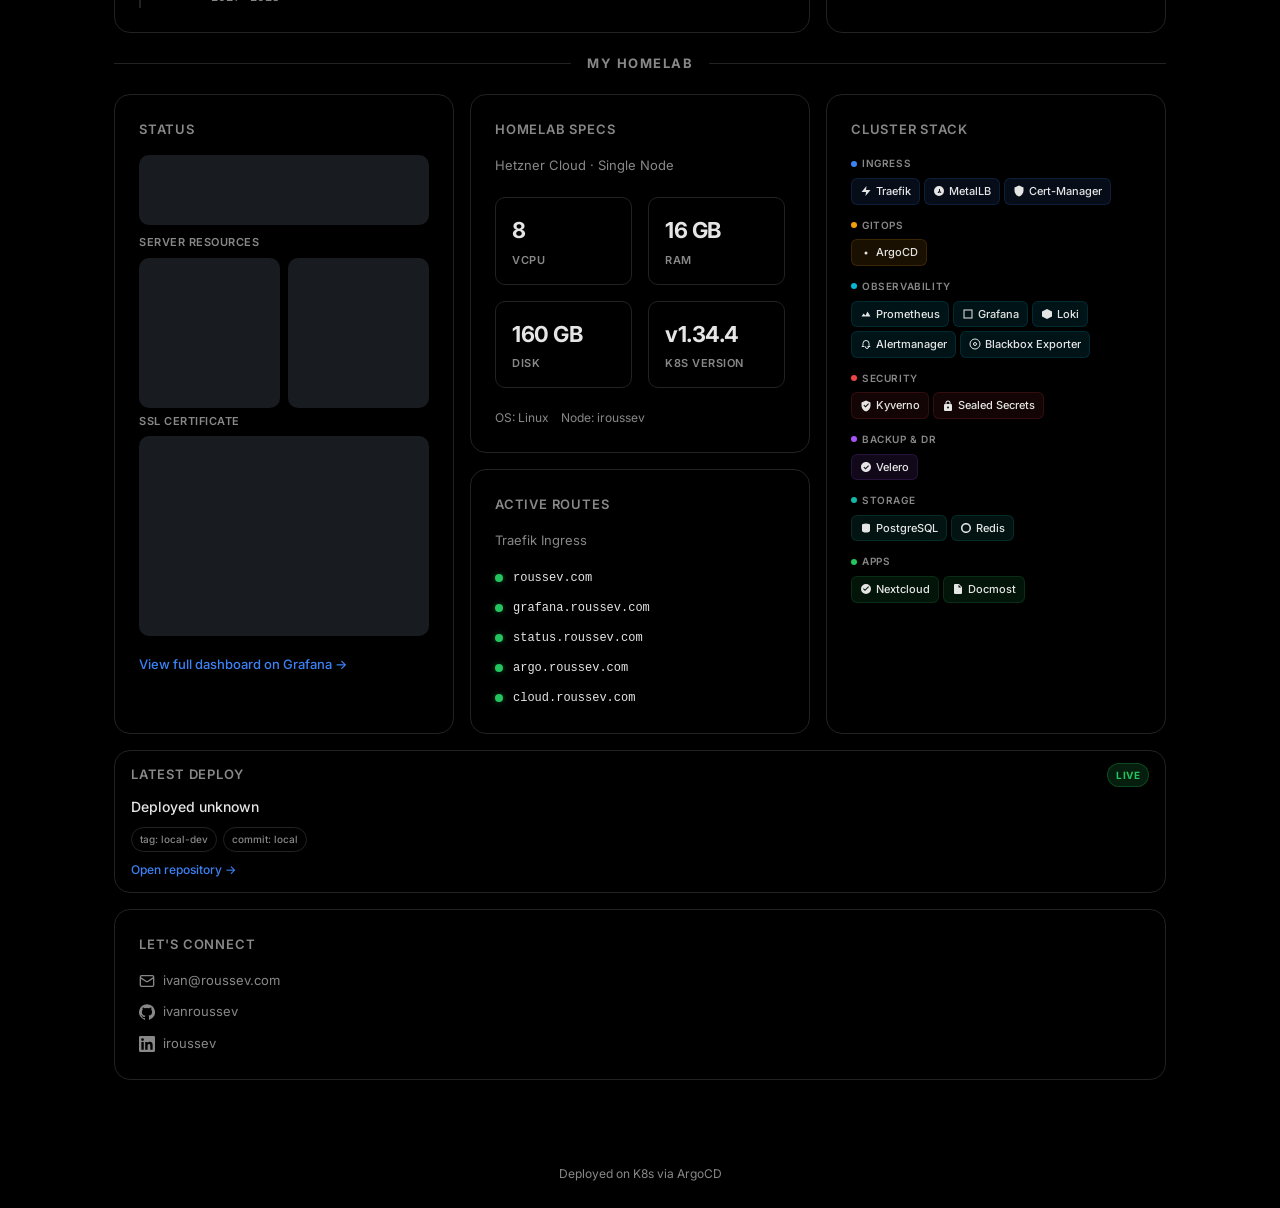
==== commit 4cbf533e: "updating styles" ====
--- a/index.html
+++ b/index.html
@@ -248,7 +248,7 @@
                 </li>
                 <li class="routes-item">
                     <span class="routes-dot"></span>
-                    <a href="https://argocd.roussev.com" target="_blank" rel="noopener">argocd.roussev.com</a>
+                    <a href="https://argo.roussev.com" target="_blank" rel="noopener">argo.roussev.com</a>
                 </li>
                 <li class="routes-item">
                     <span class="routes-dot"></span>
--- a/style.css
+++ b/style.css
@@ -603,13 +603,13 @@
     .tile-release { grid-column: 1 / 3; grid-row: auto; }
     .tile-experience { grid-column: 1 / 3; grid-row: auto; }
     .tile-blog { grid-column: 1; grid-row: auto; }
-    .tile-certs { grid-column: 2; grid-row: auto; }
-    .section-divider { grid-column: 1 / 3; }
-    .tile-status { grid-column: 1 / 3; grid-row: auto; }
-    .tile-specs { grid-column: 1 / 3; grid-row: auto; }
-    .tile-routes { grid-column: 1 / 3; grid-row: auto; }
-    .tile-education { grid-column: 1 / 3; grid-row: auto; }
-    .tile-stack { grid-column: 1 / 3; grid-row: auto; }
+    .tile-certs { grid-column: 2; grid-row: auto; order: 10; }
+    .section-divider { grid-column: 1 / 3; order: 50; }
+    .tile-status { grid-column: 1 / 3; grid-row: auto; order: 51; }
+    .tile-specs { grid-column: 1 / 3; grid-row: auto; order: 52; }
+    .tile-routes { grid-column: 1 / 3; grid-row: auto; order: 53; }
+    .tile-education { grid-column: 1 / 3; grid-row: auto; order: 54; }
+    .tile-stack { grid-column: 1 / 3; grid-row: auto; order: 55; }
 }
 @media (max-width: 600px) {
     .hero-profile {
@@ -633,6 +633,12 @@
     .hero-scroll-text { font-size: 10px; }
     .bento-grid { grid-template-columns: 1fr; padding: 14px 12px 32px; scroll-margin-top: 64px; }
     .bento-grid .tile { grid-column: 1 !important; grid-row: auto !important; }
+    .tile-certs { order: 10; }
+    .section-divider { order: 50; }
+    .tile-status { order: 51; }
+    .tile-specs { order: 52; }
+    .tile-routes { order: 53; }
+    .tile-stack { order: 54; }
     .tile-release { order: 98; }
     .tile-contact { order: 99; }
     .site-header { padding: 16px; }
